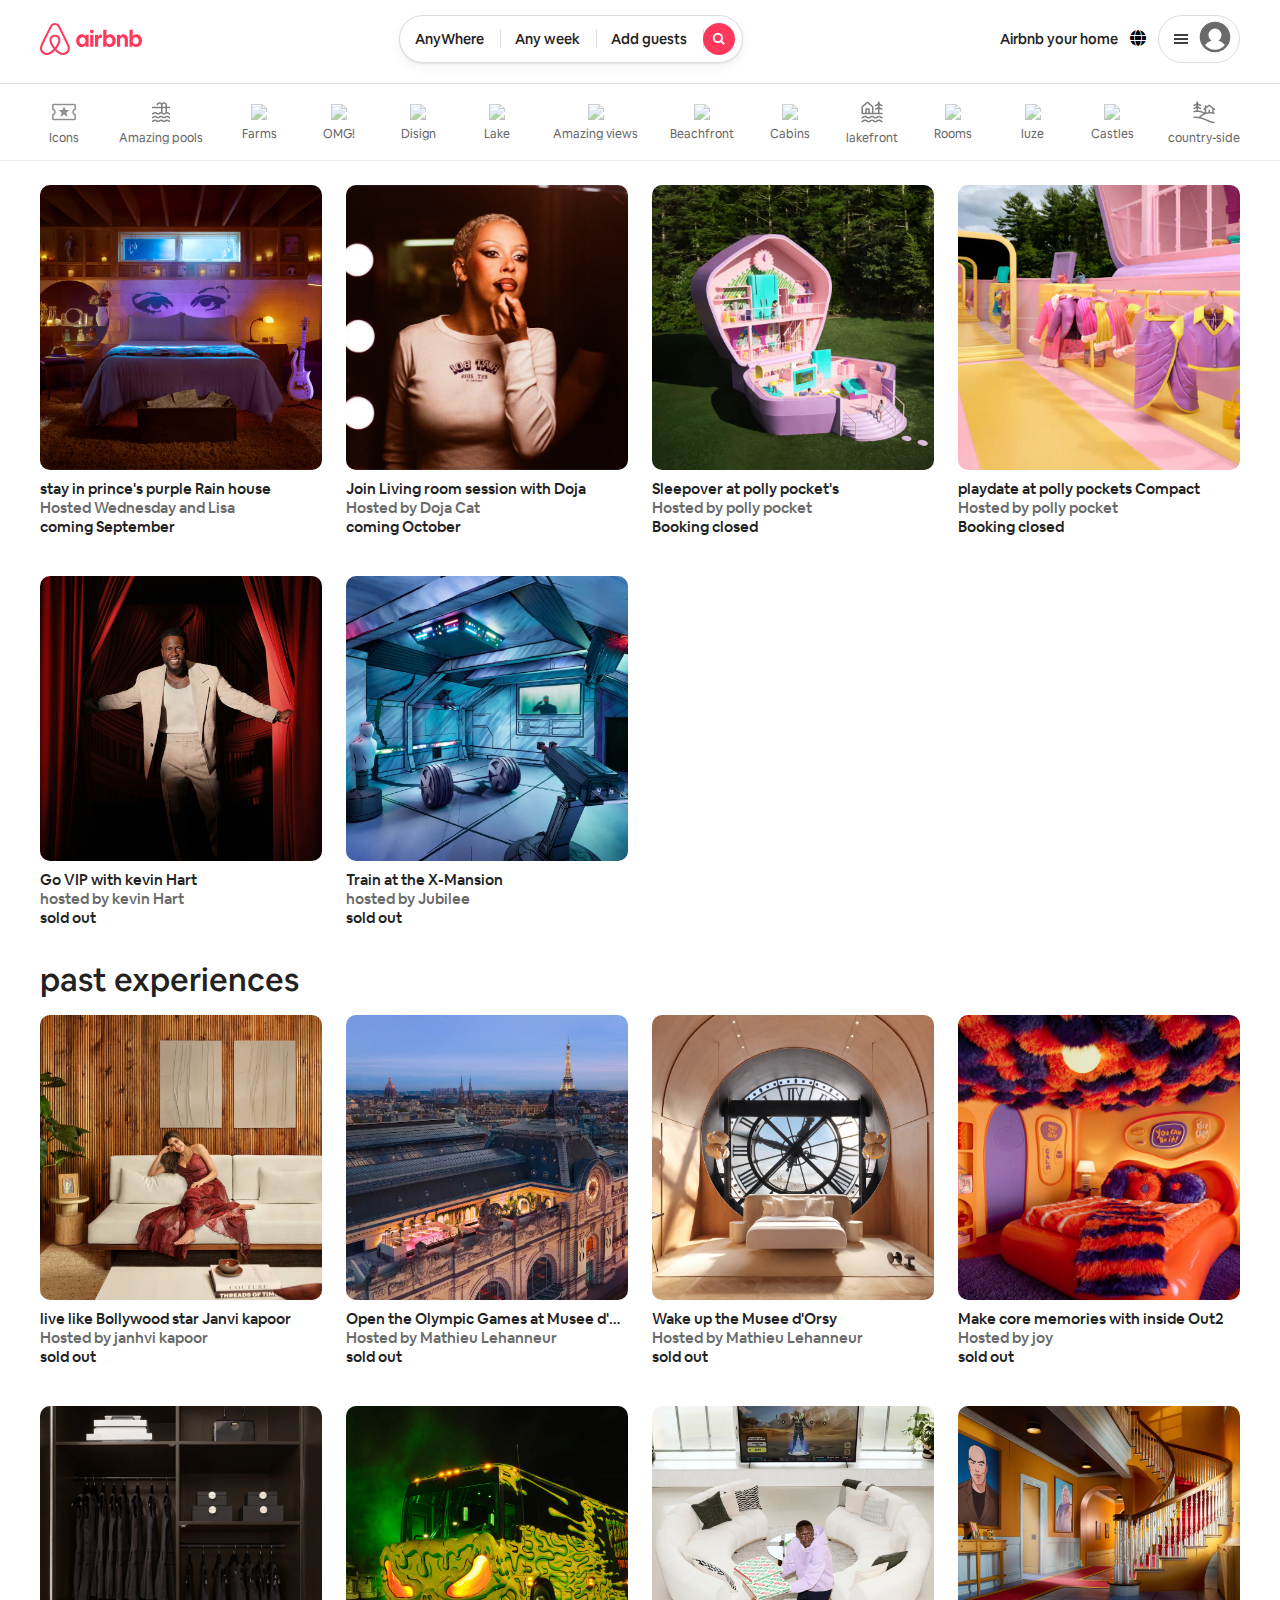
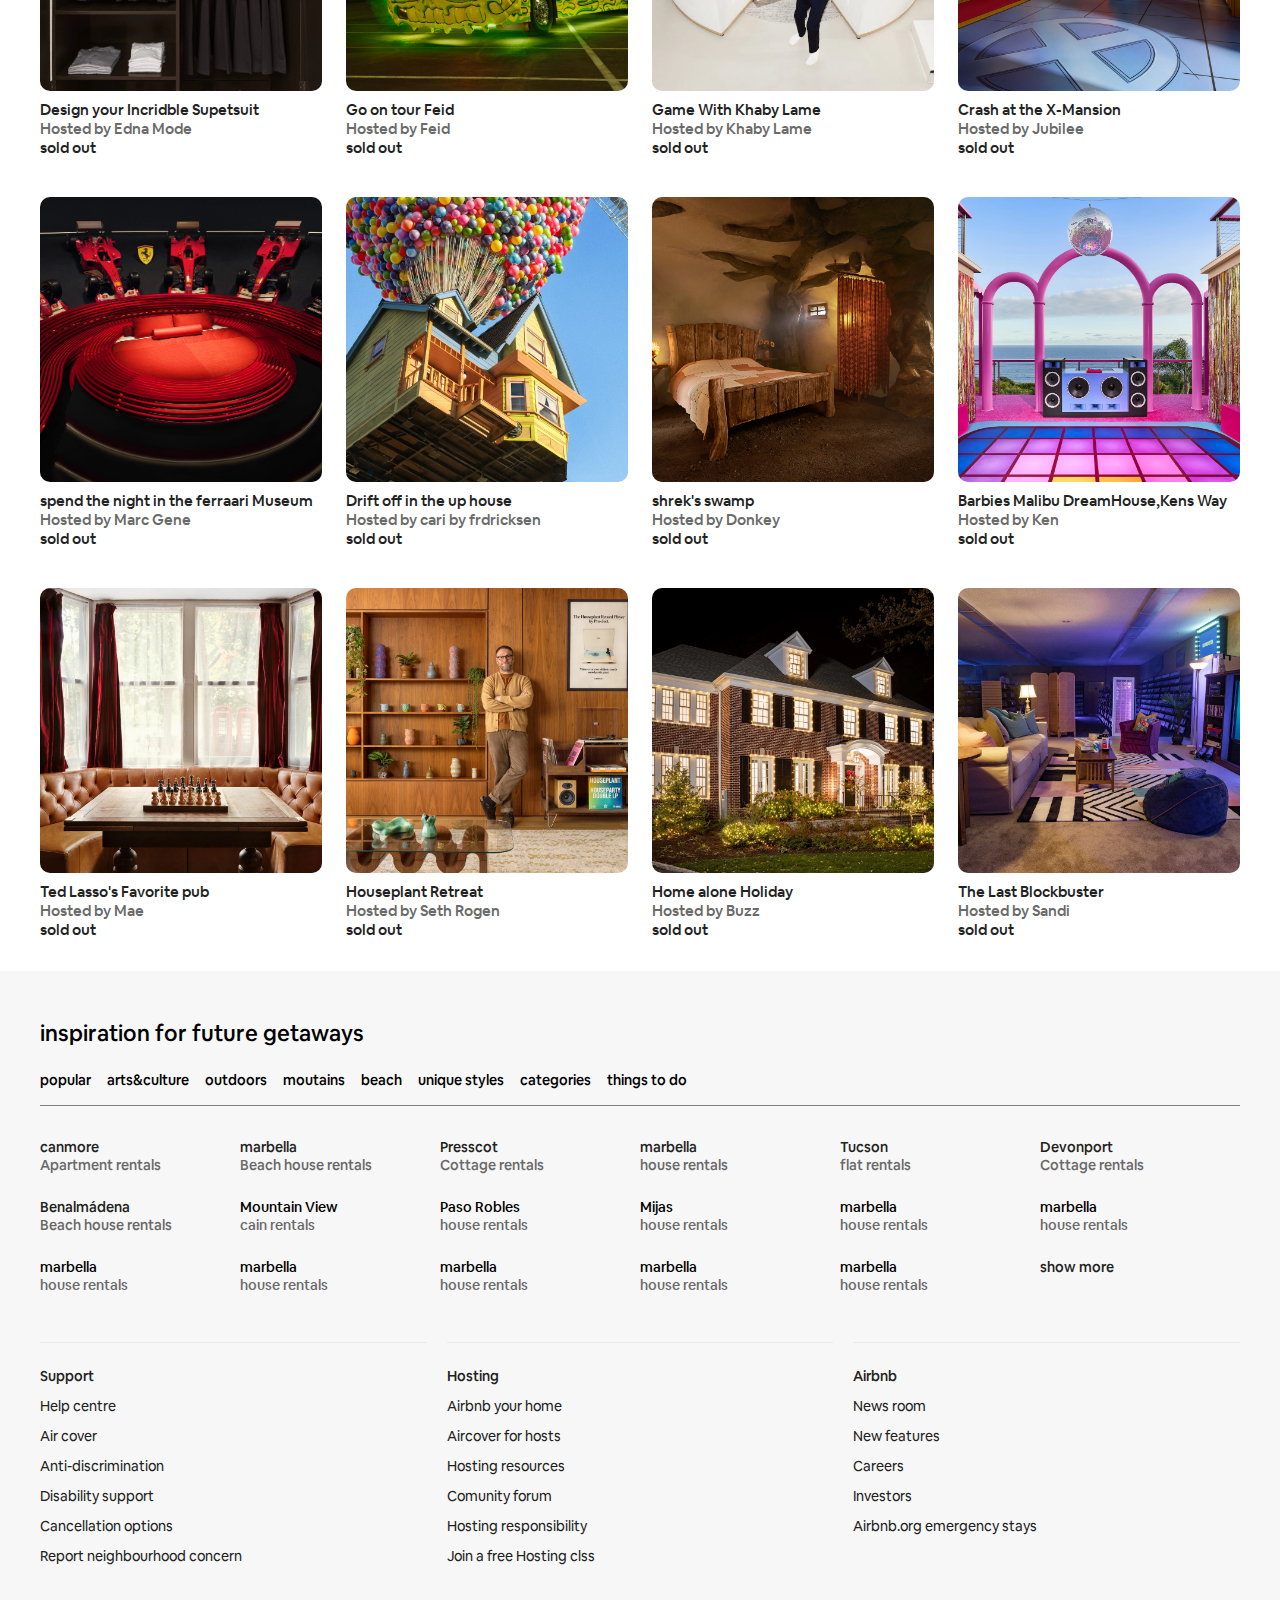
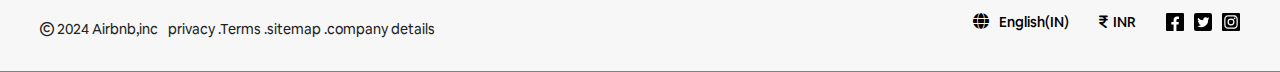
==== project2.html @ 74c97d49 "svg" ====
<!DOCTYPE html>
<html lang="en">
<head>
    <meta charset="UTF-8">
    <meta name="viewport" content="width=device-width, initial-scale=1.0">
    <title>airbnb</title>
    <link rel="stylesheet" href="style.css">
    <link rel="stylesheet" href="https://cdnjs.cloudflare.com/ajax/libs/font-awesome/6.6.0/css/all.min.css">
</head>
<body>
    
   
    <div class="container">
        <nav>
            <div class="top">
                <div>
                    <div class="airtitle"><img src="/images/ABNB (1).png" width="35px" alt="anbb"></div>
                    <div class="titleair"><svg width="102" height="32" style="display: block;"><path d="M29.3864 22.7101C29.2429 22.3073 29.0752 21.9176 28.9157 21.5565C28.6701 21.0011 28.4129 20.4446 28.1641 19.9067L28.1444 19.864C25.9255 15.0589 23.5439 10.1881 21.0659 5.38701L20.9607 5.18316C20.7079 4.69289 20.4466 4.18596 20.1784 3.68786C19.8604 3.0575 19.4745 2.4636 19.0276 1.91668C18.5245 1.31651 17.8956 0.833822 17.1853 0.502654C16.475 0.171486 15.7005 -9.83959e-05 14.9165 4.23317e-08C14.1325 9.84805e-05 13.3581 0.171877 12.6478 0.503224C11.9376 0.834571 11.3088 1.31742 10.8059 1.91771C10.3595 2.46476 9.97383 3.05853 9.65572 3.68858C9.38521 4.19115 9.12145 4.70278 8.8664 5.19757L8.76872 5.38696C6.29061 10.1884 3.90903 15.0592 1.69015 19.8639L1.65782 19.9338C1.41334 20.463 1.16057 21.0102 0.919073 21.5563C0.75949 21.9171 0.592009 22.3065 0.448355 22.7103C0.0369063 23.8104 -0.094204 24.9953 0.0668098 26.1585C0.237562 27.334 0.713008 28.4447 1.44606 29.3804C2.17911 30.3161 3.14434 31.0444 4.24614 31.4932C5.07835 31.8299 5.96818 32.002 6.86616 32C7.14824 31.9999 7.43008 31.9835 7.71027 31.9509C8.846 31.8062 9.94136 31.4366 10.9321 30.8639C12.2317 30.1338 13.5152 29.0638 14.9173 27.5348C16.3194 29.0638 17.6029 30.1338 18.9025 30.8639C19.8932 31.4367 20.9886 31.8062 22.1243 31.9509C22.4045 31.9835 22.6864 31.9999 22.9685 32C23.8664 32.002 24.7561 31.8299 25.5883 31.4932C26.6901 31.0444 27.6554 30.3161 28.3885 29.3804C29.1216 28.4447 29.5971 27.3341 29.7679 26.1585C29.9287 24.9952 29.7976 23.8103 29.3864 22.7101ZM14.9173 24.377C13.1816 22.1769 12.0678 20.1338 11.677 18.421C11.5169 17.7792 11.4791 17.1131 11.5656 16.4573C11.6339 15.9766 11.8105 15.5176 12.0821 15.1148C12.4163 14.6814 12.8458 14.3304 13.3374 14.0889C13.829 13.8475 14.3696 13.7219 14.9175 13.7219C15.4655 13.722 16.006 13.8476 16.4976 14.0892C16.9892 14.3307 17.4186 14.6817 17.7528 15.1151C18.0244 15.5181 18.201 15.9771 18.2693 16.4579C18.3556 17.114 18.3177 17.7803 18.1573 18.4223C17.7661 20.1349 16.6526 22.1774 14.9173 24.377ZM27.7406 25.8689C27.6212 26.6908 27.2887 27.4674 26.7762 28.1216C26.2636 28.7759 25.5887 29.2852 24.8183 29.599C24.0393 29.9111 23.1939 30.0217 22.3607 29.9205C21.4946 29.8089 20.6599 29.5239 19.9069 29.0824C18.7501 28.4325 17.5791 27.4348 16.2614 25.9712C18.3591 23.3846 19.669 21.0005 20.154 18.877C20.3723 17.984 20.4196 17.0579 20.2935 16.1475C20.1791 15.3632 19.8879 14.615 19.4419 13.9593C18.9194 13.2519 18.2378 12.6768 17.452 12.2805C16.6661 11.8842 15.798 11.6777 14.9175 11.6777C14.0371 11.6777 13.1689 11.8841 12.383 12.2803C11.5971 12.6765 10.9155 13.2515 10.393 13.9589C9.94707 14.6144 9.65591 15.3624 9.5414 16.1465C9.41524 17.0566 9.4623 17.9822 9.68011 18.8749C10.1648 20.9993 11.4748 23.384 13.5732 25.9714C12.2555 27.4348 11.0845 28.4325 9.92769 29.0825C9.17468 29.5239 8.34007 29.809 7.47395 29.9205C6.64065 30.0217 5.79525 29.9111 5.0162 29.599C4.24581 29.2852 3.57092 28.7759 3.05838 28.1217C2.54585 27.4674 2.21345 26.6908 2.09411 25.8689C1.97932 25.0334 2.07701 24.1825 2.37818 23.3946C2.49266 23.0728 2.62663 22.757 2.7926 22.3818C3.0274 21.851 3.27657 21.3115 3.51759 20.7898L3.54996 20.7197C5.75643 15.9419 8.12481 11.0982 10.5894 6.32294L10.6875 6.13283C10.9384 5.64601 11.1979 5.14267 11.4597 4.6563C11.7101 4.15501 12.0132 3.68171 12.3639 3.2444C12.6746 2.86903 13.0646 2.56681 13.5059 2.35934C13.9473 2.15186 14.4291 2.04426 14.9169 2.04422C15.4047 2.04418 15.8866 2.15171 16.3279 2.35911C16.7693 2.56651 17.1593 2.86867 17.4701 3.24399C17.821 3.68097 18.1242 4.15411 18.3744 4.65538C18.6338 5.13742 18.891 5.63623 19.1398 6.11858L19.2452 6.32315C21.7097 11.0979 24.078 15.9415 26.2847 20.7201L26.3046 20.7631C26.5498 21.2936 26.8033 21.8419 27.042 22.382C27.2082 22.7577 27.3424 23.0738 27.4566 23.3944C27.7576 24.1824 27.8553 25.0333 27.7406 25.8689Z" fill="#FF385C"></path><path d="M41.6847 24.1196C40.8856 24.1196 40.1505 23.9594 39.4792 23.6391C38.808 23.3188 38.2327 22.8703 37.7212 22.2937C37.2098 21.7172 36.8263 21.0445 36.5386 20.3078C36.2509 19.539 36.123 18.7062 36.123 17.8093C36.123 16.9124 36.2829 16.0475 36.5705 15.2787C36.8582 14.51 37.2737 13.8373 37.7852 13.2287C38.2966 12.6521 38.9039 12.1716 39.6071 11.8513C40.3103 11.531 41.0455 11.3708 41.8765 11.3708C42.6756 11.3708 43.3788 11.531 44.0181 11.8833C44.6574 12.2037 45.1688 12.6841 45.5843 13.2927L45.6802 11.7232H48.6209V23.7992H45.6802L45.5843 22.0375C45.1688 22.6781 44.6254 23.1906 43.9222 23.575C43.2829 23.9274 42.5158 24.1196 41.6847 24.1196ZM42.4519 21.2367C43.0272 21.2367 43.5386 21.0765 44.0181 20.7882C44.4656 20.4679 44.8172 20.0515 45.1049 19.539C45.3606 19.0265 45.4884 18.4179 45.4884 17.7452C45.4884 17.0725 45.3606 16.4639 45.1049 15.9514C44.8492 15.4389 44.4656 15.0225 44.0181 14.7022C43.5706 14.3818 43.0272 14.2537 42.4519 14.2537C41.8765 14.2537 41.3651 14.4139 40.8856 14.7022C40.4382 15.0225 40.0866 15.4389 39.7989 15.9514C39.5432 16.4639 39.4153 17.0725 39.4153 17.7452C39.4153 18.4179 39.5432 19.0265 39.7989 19.539C40.0546 20.0515 40.4382 20.4679 40.8856 20.7882C41.3651 21.0765 41.8765 21.2367 42.4519 21.2367ZM53.6392 8.4559C53.6392 8.80825 53.5753 9.12858 53.4154 9.38483C53.2556 9.64109 53.0319 9.86531 52.7442 10.0255C52.4565 10.1856 52.1369 10.2497 51.8173 10.2497C51.4976 10.2497 51.178 10.1856 50.8903 10.0255C50.6026 9.86531 50.3789 9.64109 50.2191 9.38483C50.0592 9.09654 49.9953 8.80825 49.9953 8.4559C49.9953 8.10355 50.0592 7.78323 50.2191 7.52697C50.3789 7.23868 50.6026 7.04649 50.8903 6.88633C51.178 6.72617 51.4976 6.66211 51.8173 6.66211C52.1369 6.66211 52.4565 6.72617 52.7442 6.88633C53.0319 7.04649 53.2556 7.27072 53.4154 7.52697C53.5433 7.78323 53.6392 8.07152 53.6392 8.4559ZM50.2191 23.7672V11.6911H53.4154V23.7672H50.2191V23.7672ZM61.9498 14.8623V14.8943C61.79 14.8303 61.5982 14.7982 61.4383 14.7662C61.2466 14.7342 61.0867 14.7342 60.895 14.7342C60 14.7342 59.3287 14.9904 58.8812 15.535C58.4018 16.0795 58.178 16.8483 58.178 17.8413V23.7672H54.9817V11.6911H57.9223L58.0182 13.517C58.3379 12.8763 58.7214 12.3958 59.2648 12.0435C59.7762 11.6911 60.3835 11.531 61.0867 11.531C61.3105 11.531 61.5342 11.563 61.726 11.595C61.8219 11.6271 61.8858 11.6271 61.9498 11.6591V14.8623ZM63.2283 23.7672V6.72617H66.4247V13.2287C66.8722 12.6521 67.3836 12.2036 68.0229 11.8513C68.6622 11.531 69.3654 11.3388 70.1645 11.3388C70.9635 11.3388 71.6987 11.4989 72.3699 11.8193C73.0412 12.1396 73.6165 12.588 74.128 13.1646C74.6394 13.7412 75.0229 14.4139 75.3106 15.1506C75.5983 15.9194 75.7261 16.7522 75.7261 17.6491C75.7261 18.546 75.5663 19.4109 75.2787 20.1796C74.991 20.9484 74.5755 21.6211 74.064 22.2297C73.5526 22.8063 72.9453 23.2867 72.2421 23.6071C71.5389 23.9274 70.8037 24.0875 69.9727 24.0875C69.1736 24.0875 68.4704 23.9274 67.8311 23.575C67.1918 23.2547 66.6804 22.7742 66.2649 22.1656L66.169 23.7352L63.2283 23.7672ZM69.3973 21.2367C69.9727 21.2367 70.4841 21.0765 70.9635 20.7882C71.411 20.4679 71.7626 20.0515 72.0503 19.539C72.306 19.0265 72.4339 18.4179 72.4339 17.7452C72.4339 17.0725 72.306 16.4639 72.0503 15.9514C71.7626 15.4389 71.411 15.0225 70.9635 14.7022C70.5161 14.3818 69.9727 14.2537 69.3973 14.2537C68.822 14.2537 68.3106 14.4139 67.8311 14.7022C67.3836 15.0225 67.032 15.4389 66.7443 15.9514C66.4886 16.4639 66.3608 17.0725 66.3608 17.7452C66.3608 18.4179 66.4886 19.0265 66.7443 19.539C67 20.0515 67.3836 20.4679 67.8311 20.7882C68.3106 21.0765 68.822 21.2367 69.3973 21.2367ZM76.9408 23.7672V11.6911H79.8814L79.9773 13.2607C80.3289 12.6841 80.8084 12.2357 81.4157 11.8833C82.023 11.531 82.7262 11.3708 83.5253 11.3708C84.4203 11.3708 85.1874 11.595 85.8267 12.0115C86.4979 12.4279 87.0094 13.0365 87.361 13.8053C87.7126 14.574 87.9043 15.5029 87.9043 16.56V23.7992H84.708V16.9764C84.708 16.1436 84.5162 15.4709 84.1326 14.9904C83.7491 14.51 83.2376 14.2537 82.5664 14.2537C82.0869 14.2537 81.6714 14.3498 81.2878 14.574C80.9362 14.7982 80.6486 15.0865 80.4248 15.503C80.2011 15.8873 80.1052 16.3678 80.1052 16.8483V23.7672H76.9408V23.7672ZM89.5025 23.7672V6.72617H92.6989V13.2287C93.1464 12.6521 93.6578 12.2036 94.2971 11.8513C94.9364 11.531 95.6396 11.3388 96.4387 11.3388C97.2378 11.3388 97.9729 11.4989 98.6442 11.8193C99.3154 12.1396 99.8907 12.588 100.402 13.1646C100.914 13.7412 101.297 14.4139 101.585 15.1506C101.873 15.9194 102 16.7522 102 17.6491C102 18.546 101.841 19.4109 101.553 20.1796C101.265 20.9484 100.85 21.6211 100.338 22.2297C99.8268 22.8063 99.2195 23.2867 98.5163 23.6071C97.8131 23.9274 97.0779 24.0875 96.2469 24.0875C95.4478 24.0875 94.7446 23.9274 94.1053 23.575C93.466 23.2547 92.9546 22.7742 92.5391 22.1656L92.4432 23.7352L89.5025 23.7672ZM95.7035 21.2367C96.2788 21.2367 96.7903 21.0765 97.2697 20.7882C97.7172 20.4679 98.0688 20.0515 98.3565 19.539C98.6122 19.0265 98.7401 18.4179 98.7401 17.7452C98.7401 17.0725 98.6122 16.4639 98.3565 15.9514C98.1008 15.4389 97.7172 15.0225 97.2697 14.7022C96.8222 14.3818 96.2788 14.2537 95.7035 14.2537C95.1281 14.2537 94.6167 14.4139 94.1373 14.7022C93.6898 15.0225 93.3382 15.4389 93.0505 15.9514C92.7628 16.4639 92.6669 17.0725 92.6669 17.7452C92.6669 18.4179 92.7948 19.0265 93.0505 19.539C93.3062 20.0515 93.6898 20.4679 94.1373 20.7882C94.6167 21.0765 95.0962 21.2367 95.7035 21.2367Z" fill="#FF385C"></path></svg></div>
                </div>
                <div class="topone">
                    <div class="c"><span>AnyWhere</span></div>
                    <div class="c"><span>Any week</span></div>
                    <div class="c"><span>Add guests</span></div>
                    <div class="search"><svg xmlns="http://www.w3.org/2000/svg" viewBox="0 0 32 32" style="display:block;fill:none;height:12px;width:12px;stroke:currentColor;stroke-width:5.333333333333333;overflow:visible" aria-hidden="true" role="presentation" focusable="false"><path fill="none" d="M13 24a11 11 0 1 0 0-22 11 11 0 0 0 0 22zm8-3 9 9"></path></svg></div>
                    <!-- <div class="search"><i class="fa-solid fa-magnifying-glass"></i></div> -->
                </div>
                <div class="yjkkui">
                    <div class="toptwo">
                        <span>Airbnb your home</span>
                        <div class="globe"><i class="fa-solid fa-globe"></i></div>
                    </div>
                    <div class="topthree">
                        <div class="ytjk"><svg xmlns="http://www.w3.org/2000/svg" viewBox="0 0 32 32" aria-hidden="true" role="presentation" focusable="false" style="display: block; fill: none; height: 16px; width: 16px; stroke: currentcolor; stroke-width: 3; overflow: visible;"><g fill="none"><path d="M2 16h28M2 24h28M2 8h28"></path></g></svg></div>
                        <span><img src="/images/svgexport-7 (1).svg"></span>
                    </div>
                </div>
            </div>
        </nav>
           
        <div class="divone">
           
            <div class="one">
              <svg xmlns="http://www.w3.org/2000/svg" viewBox="0 0 32 32" style="display:block;height:20px;width:20px;fill:currentColor" aria-hidden="true" role="presentation" focusable="false"><path d="M13 0a13 13 0 0 1 10.5 20.67l7.91 7.92-2.82 2.82-7.92-7.91A12.94 12.94 0 0 1 13 26a13 13 0 1 1 0-26zm0 4a9 9 0 1 0 0 18 9 9 0 0 0 0-18z"></path></svg>
            </div>
            <div class="two">
                <div>
                    <h1>Where to?</h1> 
                </div> 
                <div class="three">
                    <span>Anywhere</span>
                    <span>.Any week</span>
                    <span>.Add guests</span>  
                </div>
            </div>
            
        </div>
        <div class="icons">
            <div class="icondivv">
                <div>
                    <img src="/project2/assset/images/img/stickers/icon.webp" class="icon">
                </div>
                <div class="icndv">
                    <span>Icons</span>
                </div>
            </div>
            <div class="icondivv">
                <div>
                    <img src="/project2/assset/images/img/stickers/amazing pools.jpg" class="icon">
                </div>
                <div class="icndv">
                    <span>Amazing pools</span>
                </div>
            </div>
            <div class="icondivv">
                <div>
                    <img src="https://a0.muscache.com/pictures/aaa02c2d-9f0d-4c41-878a-68c12ec6c6bd.jpg" class="icon">
                </div>
                <div class="icndv">
                    <span>Farms</span>
                </div>
            </div>
            <div class="icondivv">
                <div>
                    <img src="https://a0.muscache.com/pictures/c5a4f6fc-c92c-4ae8-87dd-57f1ff1b89a6.jpg" class="icon">
                </div>
                <div class="icndv">
                    <span>OMG!</span>
                </div>
            </div>
            <div class="icondivv">
                <div>
                    <img src="https://a0.muscache.com/pictures/50861fca-582c-4bcc-89d3-857fb7ca6528.jpg" class="icon">
                </div>
                <div class="icndv">
                    <span>Disign</span>
                </div>
            </div>
            <div class="icondivv">
                <div>
                    <img src="https://a0.muscache.com/pictures/a4634ca6-1407-4864-ab97-6e141967d782.jpg" class="icon">
                </div>
                <div class="icndv">
                    <span>Lake</span>
                </div>
            </div>
            <div class="icondivv">
                <div>
                    <img src="https://a0.muscache.com/pictures/3b1eb541-46d9-4bef-abc4-c37d77e3c21b.jpg" class="icon">
                </div>
                <div class="icndv">
                    <span>Amazing views</span>
                </div>
            </div>
            <div class="icondivv">
                <div>
                    <img src="https://a0.muscache.com/pictures/bcd1adc0-5cee-4d7a-85ec-f6730b0f8d0c.jpg" class="icon">
                </div>
                <div class="icndv">
                    <span>Beachfront</span>
                </div>
            </div>
            <div class="icondivv">
                <div>
                    <img src="https://a0.muscache.com/pictures/732edad8-3ae0-49a8-a451-29a8010dcc0c.jpg" class="icon">
                </div>
                <div class="icndv">
                    <span>Cabins</span>
                </div>
            </div>
            <div class="icondivv">
                <div>
                    <img src="/project2/assset/images/img/stickers/lake front.jpg" class="icon">
                </div>
                <div class="icndv">
                    <span>lakefront</span>
                </div>
            </div>
            <div class="icondivv">
                <div>
                    <img src="https://a0.muscache.com/pictures/7630c83f-96a8-4232-9a10-0398661e2e6f.jpg" class="icon">
                </div>
                <div class="icndv">
                    <span>Rooms</span>
                </div>
            </div>
            <div class="icondivv">
                <div>
                    <img src="https://a0.muscache.com/pictures/c8e2ed05-c666-47b6-99fc-4cb6edcde6b4.jpg" class="icon">
                </div>
                <div class="icndv">
                    <span>luze</span>
                </div>
            </div>
            <div class="icondivv">
                <div>
                    <img src="https://a0.muscache.com/pictures/1b6a8b70-a3b6-48b5-88e1-2243d9172c06.jpg" class="icon">
                </div>
                <div class="icndv">
                    <span>Castles</span>
                </div>
            </div>
            <div class="icondivv">
                <div>
                    <img src="/project2/assset/images/img/stickers/contryside.jpg" class="icon">
                </div>
                <div class="icndv">
                    <span>country-side</span>
                </div>
            </div>
          
           
        </div>
    </div>
    
    <div class="gridone">
        <!-- <div class="container2"> -->
            <div class="subdiv">
                <div>
                    <img src="/project2/assset/images/img/rain house.webp"  class="img">
                </div>
                <div class="rain">
                    <span>stay in prince's purple Rain house</span>
                    <span id="sp2">Hosted Wednesday and Lisa</span>
                    <span>coming September</span>
                </div>
            </div>
            <div class="subdiv">
                <div>
                    <img src="/project2/assset/images/img/doja.webp" class="img">
                </div>
                <div class="rain">
                    <span>Join Living room session with Doja</span>
                    <span id="sp2">Hosted by Doja Cat</span>
                    <span>coming October</span>
                </div>
            </div>
           
        <!-- </div> -->
        <!-- <div class="container3"> -->
            <div class="subdiv">
                <div>
                    <img src="/project2/assset/images/img/sleepover/main.webp" width="100%" class="img">
                    <!-- <img src="/project2/assset/images/img/sleepover/2.webp" width="100%" class="img">
                    <img src="/project2/assset/images/img/sleepover/3.webp" width="100%" class="img">
                    <img src="/project2/assset/images/img/sleepover/4f.webp" width="100%" class="img">
                    <img src="/project2/assset/images/img/sleepover/5.webp" width="100%" class="img"> -->
                </div>
                <div class="rain">
                    <span>Sleepover at polly pocket's</span>
                    <span id="sp2">Hosted by polly pocket</span>
                    <span>Booking closed</span>
    
                </div>
            </div>
            
            <div class="subdiv">
                <div>
                    <img src="/project2/assset/images/img/sleepover/22.webp" width="100%" class="img">
                    <!-- <img src="/project2/assset/images/img/sleepover/38.webp" width="100%" class="img">
                    <img src="/project2/assset/images/img/sleepover/36.webp" width="100%" class="img">
                    <img src="/project2/assset/images/img/sleepover/23.webp" width="100%" class="img">
                    <img src="/project2/assset/images/img/sleepover/41.webp" width="100%" class="img"> -->
                </div>
                    <div class="kevin">
                      <span>playdate at polly pockets Compact</span>
                      <span id="sp2">Hosted by polly pocket </span>
                      <span>Booking closed</span>
                    </div>
            </div>
            
        <!-- </div> -->
        <div class="subdiv">
            <div>
                <img src="/project2/assset/images/img/Kevin hart/1077cfcd-29d5-42b7-adab-19e0b620e492.webp" width="100%" class="img">
                <!-- <img src="/project2/assset/images/img/Kevin hart/d831cd64-053e-44b1-8c19-cf66d91eb5e2.jpeg" width="100%" class="img">
                <img src="/project2/assset/images/img/Kevin hart/cc8db640-21c8-41a9-8af1-7ede1eb456ee.webp" width="100%" class="img"> -->
            </div>
            <div class="kevin">
               <span>Go VIP with kevin Hart</span>
               <span id="sp2">hosted by kevin Hart </span>
               <span>sold out</span>
            </div>
        </div>
        <div class="subdiv">
            <div>
                <img src="/project2/assset/images/img/X-mansion/0dc93cbc-8753-426d-b48d-6ae45bb1e3fd.jpeg" width="100%" class="img"> 
                <!-- <img src="/project2/assset/images/img/X-mansion/e0d8bd33-d1a0-424a-a769-d76808fbc64a.webp" width="100%" class="img">
                <img src="/project2/assset/images/img/X-mansion/f4cbe542-3ce0-4c6f-a8f1-d2120c1b2420.webp" width="100%" class="img">
                -->
            </div>
            <div class="kevin">
                <span>Train at the X-Mansion</span>
                <span id="sp2">hosted by Jubilee </span>
                <span>sold out</span>
            </div>
        </div>  
    </div>
        
      <!-- </div> -->
   
    <!-- <section> -->
        <div class="experiences">
            <div>
                <h5>past experiences</h5>
            </div>
            <div class="experiences1">
                <div class="subdiv">
                    <div>
                        <img src="/project2/assset/images/img/janhvi kapoor/bc989f2d-eca8-4bcf-a9b0-b70b8e685a64.webp" width="100%" class="img">
        
                       
                        
                    </div>
                    <div class="rain">
                        <span>live like Bollywood star Janvi kapoor</span>
                        <span id="sp2">Hosted by janhvi kapoor</span>
                        <span>sold out</span>
                    </div>
                </div>
                <div class="subdiv">
                    <div>
                        <img src="/project2/assset/images/img/Olympic Games/1.webp" width="100%" class="img">
        
                            
                    </div>
                    <div class="rain">
                        <span>Open the Olympic Games at Musee d'Ors...</span>
                        <span id="sp2">Hosted by Mathieu Lehanneur</span>
                        <span>sold out</span>
                    </div>
                </div>
                <div class="subdiv">
                    <div>
                        <img src="/project2/assset/images/img/wake up/bd73f0f8-9057-4bbc-ad70-1db13eb5c03f.webp" width="100%" class="img">
        
                       
                        
                    </div>
                    <div class="rain">
                        <span>Wake up the Musee d'Orsy</span>
                        <span id="sp2">Hosted by Mathieu Lehanneur</span>
                        <span>sold out</span>
                    </div>
                </div>
                <div class="subdiv">
                    <div>
                        <img src="/project2/assset/images/img/inside out/0caa1462-bd5f-4cfa-8f9d-7012f7eb7d02.webp" width="100%" class="img">
                    </div>
                    <div class="rain">
                        <span>Make core memories with inside Out2 </span>
                        <span id="sp2">Hosted by  joy</span>
                        <span>sold out</span>
                    </div>
                </div>
                <div class="subdiv">
                    <div>
                        <img src="/project2/assset/images/img/incredible supersuit/1.jpeg" width="100%" class="img">
        
                        
        
                        
                    </div>
                    <div class="rain">
                        <span>Design your Incridble Supetsuit</span>
                        <span id="sp2">Hosted by Edna Mode</span>
                        <span>sold out</span>
                    </div>
                </div>
                <div class="subdiv">
                    <div>
                        <img src="/project2/assset/images/img/with feid/108249b2-6e2b-4dfd-abc4-f0d0da659959.webp" width="100%" class="img">
        
                       
                        
                    </div>
                    <div class="rain">
                        <span>Go on tour Feid </span>
                        <span id="sp2">Hosted by Feid</span>
                        <span>sold out</span>
                    </div>
                </div>
                <div class="subdiv">
                    <div>
                        <img src="/project2/assset/images/img/khaby Lame/6bcaf9e7-9496-4d98-90f1-d77c4f9cf0be.webp" width="100%" class="img">
        
                        
                        
                    </div>
                    <div class="rain">
                        <span>Game With Khaby Lame</span>
                        <span id="sp2">Hosted by  Khaby Lame</span>
                        <span>sold out</span>
                    </div>
                </div>
                <div class="subdiv">
                    <div>
                        <img src="/project2/assset/images/img/X-mansion/e0d8bd33-d1a0-424a-a769-d76808fbc64a.webp" width="100%" class="img">
        
                        
                        
                    </div>
                    <div class="rain">
                        <span>Crash at the X-Mansion</span>
                        <span id="sp2">Hosted by Jubilee</span>
                        <span>sold out</span>
                    </div>
                </div>
                <div class="subdiv">
                    <div>
                        <img src="/project2/assset/images/img/Ferrari Museum/1b9af44a-7179-4e2a-9db6-3c6c09b0609d.jpeg" width="100%" class="img">
        
                        
                        
                    </div>
                    <div class="rain">
                        <span>spend the night in the ferraari Museum</span>
                        <span id="sp2">Hosted by Marc Gene</span>
                        <span>sold out</span>
                    </div>
                </div>
                <div class="subdiv">
                    <div>
                        <img src="/project2/assset/images/img/up house/55a2777a-fc80-4d7b-af05-a9f737ff8661.webp" width="100%" class="img">
        
                       
                        
                    </div>
                    <div class="rain">
                        <span>Drift off in the up house</span>
                        <span id="sp2">Hosted by cari by frdricksen</span>
                        <span>sold out</span>
                    </div>
                </div>
                <div class="subdiv">
                    <div>
                        <img src="/project2/assset/images/img/swamps/b2703230-f8e3-4904-98c2-f3c3e1491d9a.jpeg" width="100%" class="img">
        
                       
                        
                    </div>
                    <div class="rain">
                        <span>shrek's swamp</span>
                        <span id="sp2">Hosted by Donkey</span>
                        <span>sold out</span>
                    </div>
                </div>
                <div class="subdiv">
                    <div>
                        <img src="/project2/assset/images/img/Barbies/180686c5-db83-4b9d-933e-f6b6194b4dff.jpeg" width="100%" class="img">
        
                        
                        
                    </div>
                    <div class="rain">
                        <span>Barbies Malibu DreamHouse,Kens Way </span>
                        <span id="sp2">Hosted by Ken</span>
                        <span>sold out</span>
                    </div>
                </div>
                <div class="subdiv">
                    <div>
                        <img src="/project2/assset/images/img/pub/447ef4b8-fcdc-4271-849d-c6e661c89e6c.jpeg" width="100%" class="img">
        
                       
                        
                    </div>
                    <div class="rain">
                        <span>Ted Lasso's  Favorite pub</span>
                        <span id="sp2">Hosted by  Mae</span>
                        <span>sold out</span>
                    </div>
                </div>
                <div class="subdiv">
                    <div>
                        <img src="/project2/assset/images/img/retreat/mainjpeg" width="100%" class="img">
        
                    
                        
                    </div>
                    <div class="rain">
                        <span>Houseplant Retreat</span>
                        <span id="sp2">Hosted by Seth Rogen</span>
                        <span>sold out</span>
                    </div>
                </div>
                <div class="subdiv">
                    <div>
                        <img src="/project2/assset/images/img/alone home/db2a9062-66ed-4392-8545-6d9c2e03713f.jpeg" width="100%" class="img">
        
                       
                        
                    </div>
                    <div class="rain">
                        <span>Home alone Holiday</span>
                        <span id="sp2">Hosted by Buzz</span>
                        <span>sold out</span>
                    </div>
                </div>
                <div class="subdiv">
                    <div>
                        <img src="/project2/assset/images/img/Blockbuster/c27c3eaf-d825-4628-9d8f-fdbf79910525.webp" width="100%" class="img">
        
                    
                        
                    </div>
                    <div class="rain">
                        <span>The Last Blockbuster</span>
                        <span id="sp2">Hosted by Sandi</span>
                        <span>sold out</span>
                    </div>
                </div>
            </div>
        </div>
    <!-- </section> -->
    <section id="navbar">
        <div class="navdiv">
            <div>
                <div>
                    <h6>inspiration for future getaways</h6>
                </div>
               
                <div class="categories">
                    <p>popular</p>
                    <p> arts&culture</p>
                    <p> outdoors</p>
                    <p>moutains</p>
                    <p> beach</p>
                    <p>unique styles</p>
                    <p>categories</p>
                    <p>things to do</p>
                </div>
            </div>
            <div>
                <ul class="last0">
                    <li class="last1">
                        <span>canmore</span>
                        <span id="sp2">Apartment rentals</span>
                    </li>
                    <li class="last1">
                        <span>marbella</span>
                        <span id="sp2"> Beach house rentals</span>
                    </li>
                    <li class="last1">
                        <span>Presscot</span>
                        <span id="sp2">Cottage rentals</span>
                    </li>
                    <li class="last1">
                        <span>marbella</span>
                       <span id="sp2">house rentals</span>
                    </li>
                    <li class="last1">
                        <span>Tucson</span>
                        <span id="sp2">flat rentals</span>
                    </li>
                    <li class="last1">
                        <span>Devonport</span>
                        <span id="sp2">Cottage rentals </span>
                    </li>
                    <li class="last1">
                        <span>Benalmádena</span>
                        <span id="sp2">Beach house rentals </span>
                    </li>
                    <li class="lastt2">
                        <span>Mountain View</span>
                        <span id="sp2">cain rentals</span>
                    </li>
                    <li class="lastt2">
                        <span>Paso Robles</span>
                        <span id="sp2">house rentals</span>
                    </li>
                    <li class="lastt2">
                        <span>Mijas</span>
                        <span id="sp2">house rentals</span>
                    </li>
                    <li class="lastt2">
                        <span>marbella</span>
                        <span id="sp2">house rentals</span>
                    </li>
                    <li class="lastt3">
                        <span>marbella</span>
                        <span id="sp2">house rentals</span>
                    </li>
                    <li class="lastt3">
                        <span>marbella</span>
                        <span id="sp2">house rentals</span>
                    </li>
                    <li class="lastt3">
                        <span>marbella</span>
                        <span id="sp2">house rentals</span>
                    </li>
                    <li class="lastt3">
                        <span>marbella</span>
                        <span id="sp2">house rentals</span>
                    </li>
                    <li class="lastt3">
                        <span>marbella</span>
                        <span id="sp2">house rentals</span>
                    </li>
                    <li class="lastt3">
                        <span>marbella</span>
                        <span id="sp2">house rentals</span>
                    </li>
                    <li class="last1">
                        <span>show more</span>
                    </li>

                    
                </ul>
            </div>
           
        </div>
    </section>
    <footer>
        <div class="end0">
            <div class="supp">
                <div class="end">
                
                    <span>Support</span>
                    <a href="">Help centre</a>
                    <a href="">Air cover</a>
                    <a href="">Anti-discrimination</a>
                    <a href="">Disability support</a>
                    <a href="">Cancellation options</a>
                    <a href="">Report neighbourhood concern</a>
                </div>
                <div class="end">
                    <span>Hosting</span>
                    <a href="">Airbnb your home</a>
                    <a href="">Aircover for hosts</a>
                    <a href="">Hosting resources</a>
                    <a href="">Comunity forum</a>
                    <a href="">Hosting responsibility</a>
                    <a href="">Join  a free Hosting clss</a>
    
                </div>
                <div class="end">
                    <span>Airbnb</span>
                    <a href="">News room</a>
                    <a href="">New features</a>
                    <a href="">Careers</a>
                    <a href=""> Investors</a>
                    <a href="">Airbnb.org emergency stays </a>
                   
                </div>
            </div>
            <div class="air">
                <div class="end2">
                    <div class="eng">
                        <div>
                            <i class="fa-solid fa-globe"></i>
                        </div>
                        <div>
                            <span>English(IN)</span>
                        </div>
                    </div>
                    <div class="inr">
                        <div>
                         <span><i class="fa-solid fa-indian-rupee-sign"></i> </span>
                            
                        </div>
                        <div>
                          <span>INR</span>
                        </div>
                        
                    </div>
                    <div class="face">
                        <div><svg xmlns="http://www.w3.org/2000/svg" viewBox="0 0 32 32" aria-label="Navigate to Facebook" role="img" focusable="false" style="display: block; height: 18px; width: 18px; fill: currentcolor;"><path d="M30 0a2 2 0 0 1 2 2v28a2 2 0 0 1-2 2H2a2 2 0 0 1-2-2V2a2 2 0 0 1 2-2z"></path><path fill="#fff" d="M22.94 16H18.5v-3c0-1.27.62-2.5 2.6-2.5h2.02V6.56s-1.83-.31-3.58-.31c-3.65 0-6.04 2.21-6.04 6.22V16H9.44v4.62h4.06V32h5V20.62h3.73z"></path></svg></div>
                        <div><svg xmlns="http://www.w3.org/2000/svg" viewBox="0 0 32 32" aria-label="Navigate to Twitter" role="img" focusable="false" style="display: block; height: 18px; width: 18px; fill: currentcolor;"><path d="M32 4v24a4 4 0 0 1-4 4H4a4 4 0 0 1-4-4V4a4 4 0 0 1 4-4h24a4 4 0 0 1 4 4z"></path><path fill="#fff" d="M18.66 7.99a4.5 4.5 0 0 0-2.28 4.88A12.31 12.31 0 0 1 7.3 8.25a4.25 4.25 0 0 0 1.38 5.88c-.69 0-1.38-.13-2-.44a4.54 4.54 0 0 0 3.5 4.31 4.3 4.3 0 0 1-2 .06 4.64 4.64 0 0 0 4.19 3.13A8.33 8.33 0 0 1 5.8 23a12.44 12.44 0 0 0 19.32-11.19A7.72 7.72 0 0 0 27.3 9.5a8.3 8.3 0 0 1-2.5.75 4.7 4.7 0 0 0 2-2.5c-.87.5-1.81.87-2.81 1.06a4.5 4.5 0 0 0-5.34-.83z"></path></svg></div>
                        <div><svg xmlns="http://www.w3.org/2000/svg" viewBox="0 0 32 32" aria-label="Navigate to Instagram" role="img" focusable="false" style="display: block; height: 18px; width: 18px; fill: currentcolor;"><path d="M30 0H2a2 2 0 0 0-2 2v28c0 1.1.9 2 2 2h28a2 2 0 0 0 2-2V2a2 2 0 0 0-2-2z"></path><path fill="#fff" d="M15.71 4h1.25c2.4 0 2.85.02 3.99.07 1.28.06 2.15.26 2.91.56.79.3 1.46.72 2.13 1.38.6.6 1.08 1.33 1.38 2.13l.02.06c.28.74.48 1.58.54 2.8l.01.4c.05 1.02.06 1.63.06 4.4v.92c0 2.6-.02 3.05-.07 4.23a8.78 8.78 0 0 1-.56 2.91c-.3.8-.77 1.53-1.38 2.13a5.88 5.88 0 0 1-2.13 1.38l-.06.02c-.74.28-1.59.48-2.8.53l-.4.02c-1.02.05-1.63.06-4.4.06h-.92a73.1 73.1 0 0 1-4.23-.07 8.78 8.78 0 0 1-2.91-.56c-.8-.3-1.53-.77-2.13-1.38a5.88 5.88 0 0 1-1.38-2.13l-.02-.06a8.84 8.84 0 0 1-.54-2.8l-.01-.37A84.75 84.75 0 0 1 4 16.29v-1c0-2.62.02-3.06.07-4.24.06-1.26.26-2.13.55-2.88l.01-.03c.3-.8.77-1.53 1.38-2.13a5.88 5.88 0 0 1 2.13-1.38l.06-.02a8.84 8.84 0 0 1 2.8-.54l.37-.01C12.39 4 12.99 4 15.71 4zm.91 2.16h-1.24c-2.3 0-2.91.01-3.81.05l-.42.02c-1.17.05-1.8.25-2.23.41-.56.22-.96.48-1.38.9-.4.41-.67.8-.88 1.35l-.03.06a6.7 6.7 0 0 0-.4 2.2l-.02.45c-.04.9-.05 1.53-.05 3.94v1.08c0 2.64.02 3.05.07 4.23v.07c.06 1.13.25 1.74.42 2.16.21.56.47.96.9 1.38.4.4.8.67 1.34.88l.06.03a6.7 6.7 0 0 0 2.2.4l.45.02c.9.04 1.53.05 3.94.05h1.08c2.64 0 3.05-.02 4.23-.07h.07a6.51 6.51 0 0 0 2.16-.42c.52-.19.99-.5 1.38-.9.4-.4.67-.8.88-1.34l.03-.06a6.7 6.7 0 0 0 .4-2.2l.02-.45c.04-.9.05-1.53.05-3.94v-1.09c0-2.63-.02-3.04-.07-4.22v-.07a6.51 6.51 0 0 0-.42-2.16c-.19-.52-.5-.99-.9-1.38a3.7 3.7 0 0 0-1.34-.88l-.06-.03a6.63 6.63 0 0 0-2.16-.4l-.46-.02c-.9-.04-1.5-.05-3.8-.05zM16 9.84a6.16 6.16 0 1 1 0 12.32 6.16 6.16 0 0 1 0-12.32zM16 12a4 4 0 1 0 0 8 4 4 0 0 0 0-8zm6.4-3.85a1.44 1.44 0 1 1 0 2.88 1.44 1.44 0 0 1 0-2.88z"></path></svg></i></div>
                    </div>
                </div>
                <div class="prvcy">
                    <div id="hkk">
                       <span><i class="fa-regular fa-copyright"></i> 2024 Airbnb,inc</span> 
                    </div>
                    <div>
                        <span>privacy .Terms .sitemap .company details</span>
                    </div>
                </div>
            </div>
           
           
        </div>
    </footer>
</body>
</html>
---- style.css ----
body{
    margin: 0;
    padding: 0;

}
.titleair{
    display: none;
}
@font-face {
    font-family: "tt";
    src: url(/images/Airbnb_Cereal-Medium-50fc004b3082375f12ff0cfb67bf8e56.woff2);
}
@font-face {
    font-family: "yy";
    src: url(/images/AirbnbCerealVF_W_Wght.2d9d32865ef1262644c455b3ead871e9.woff2);
}
h1{
    font-size: 1em;
    font-weight: 500;
    margin: 10px 0px 0px 0px;
    color: #222222;
    font-size: 0.875rem;
    font-family: "yy";

}
.one{
    padding-left: 10px;
}
/* .container{
    margin: 14px 24px 0px;
} */
/* stickyyyyy  */
.container{
   
    position: sticky;
    top: 0;
    background-color: #fff; 
   
    
   
}
.divone{
    display: flex;
    align-items: center;
    justify-content: flex-start;
    gap: 19px;
    margin: 14px 24px 0px;
    padding: 0px 4px;
    border-radius: 40px; 
    box-shadow: 0px 8px 16px #EBEBEB;
}
.two{
    display: flex;
    flex-direction: column;
}
.three{
    display: flex;
    flex-direction: row;
    gap: 10px;
    margin-bottom: 10px;
}
.three span{
    text-overflow: ellipsis;
    white-space: nowrap;
    min-width: 50px;
    font-family: "yy";
    
    font-size: 0.75rem;
    color: #6A6A6A;
    letter-spacing: normal;
}
.icon{
    width: 24px;
}
.icndv span{
    font-family: "yy";
    font-size: 0.75rem;
    color: #6A6A6A;
}
.icondivv img{
    color:#6A6A6A ;
}
.icons{

    grid-template-columns: 100%;
    display: grid;
    grid-auto-columns: max-content ;
    grid-auto-flow: column;
    padding: 0px 24px;
    grid-template-columns: repeat(13,1fr);
    justify-content: flex-start;
    column-gap: 32px;
    overflow-x: scroll;
    border-bottom: 1px solid #EBEBEB;
}
.icons::-webkit-scrollbar{
    display:none;
}
.icondivv{
    display: flex;
    flex-direction: column;
    justify-content: center;
    align-items: center;
    margin: 12px 0px 10px;
    padding: 4px 0px;
}
.icndv{
    min-width: max-content;
}

.img{
    border-radius: 10px;
    height: 285px;
    width: 100%;
    object-fit: cover;
}
.subdiv{
    display: flex;
    flex-direction: column;
    justify-content: flex-start;
    gap: 5px;
}
/* div4 444444444444 */
.div4{
    width: 100%;
    aspect-ratio: 20/19;
    /* overflow-x: scroll; */
}
.rain{
    display: grid;
    grid-template-rows: repeat(3,1fr);
    /* display: flex;
    flex-direction: column;
    justify-content: center; */
    line-height: 1.1875rem;
}
.kevin{
    display: grid;
    grid-template-rows: repeat(3,1fr);
    /* display: flex;
    flex-direction: column;
    justify-content: center; */
    line-height: 1.1875rem;
}
.rain span{
    color: #222222;
    font-size: 0.9375rem;
    font-family: "tt";
}
.kevin span{
    color: #222222;
    font-size: 0.9375rem;
    font-family: "tt";
}
#sp2{
    color: #6A6A6A;
}


/* .container3{
   

    width: 100%;
} */

/* footer */
.categories{
    width: 100%;
    box-sizing: border-box;
    display: flex;
    justify-content: space-between;
    overflow-x: scroll;
    border-bottom: 1px solid gray;
} 
.categories::-webkit-scrollbar{
    display: none;
}
p{
    white-space: nowrap;
}
.last0{
    display: grid;
    grid-template-columns: repeat(2,1fr);
    row-gap: 24px;
    justify-content: center;
    padding: 32px 0px 0px;
    margin: 0;
}
.last1{
    display: flex;
    flex-direction: column;
    

}
.lastt2 ,.lastt3{
    display: none;
}


#navbar{
    background-color: #F7F7F7;
}
.navdiv{
    
    box-sizing: border-box;
    padding: 48px 24px;
}

.end{
    display: flex;
    flex-direction: column;
    gap: 12px;
    border-top: 1px solid #EBEBEB ;
    background-color: #F7F7F7;
    padding: 24px 0px;
}
/* .supp :nth-child(3){
    border-bottom: 1px solid #EBEBEB;
} */
.end span{
    
    font-family: "yy";
    /* margin-bottom: 12px; */
    font-weight: 500;
    line-height: 1.125rem;
    font-size: 0.875rem;
    color: #222222;
} 
.end a{
    font-family: "yy";

    font-weight: 400;
    line-height: 1.125rem;
    font-size: 0.875rem;
    background: transparent;
    color: #222222;
    text-decoration: none;
}
.supp{
    display: flex;
    flex-direction: column;
    justify-content: center;
    gap: 20px;
    
}

.end0{
    display: flex;
    flex-direction: column;
    column-gap: 10px;
    border-bottom: 1px solid gray;
    background-color: #F7F7F7;
    padding: 0px 24px;
    width: 100%;
    box-sizing: border-box;
   
}
.end2{
    display: flex;
    align-items: center;
    justify-content: flex-start;
    gap: 30px;
    margin: 0px 0px 16px ;
   
}
.eng{
    display: flex;
    align-items: center;
    gap: 10px;
}
.air{
    padding: 24px 0px;
    display: flex;
    flex-direction:column;
   
}
.inr{
    display: flex;
    flex-direction: row;
    align-items: center;
    gap: 5px;
}
.inr span{
    font-weight: 500;
    font-family: "yy";
    font-size: 0.875rem;
}
.eng span{
    font-weight: 500;
    font-family: "yy";
    font-size: 0.875rem;
}
.face{
    display: none;
}
.prvcy{
    display: flex;
    flex-direction: column;
    justify-content: center;
}
.prvcy span{
    font-family: "yy";
    font-size: 0.875rem;
    color: rgb(34, 34, 34);
    margin-bottom: 2px;
    
}

nav{
    display: none;
}
/* divsize */
/* .container2{ */
    /* height: 300px; */
    /* width: 300px; */
/* } */
.gridone{
    display: grid;
    grid-template-columns: repeat(1,1fr);
    grid-gap: 40px;
    min-width: 375px;
    max-width: 100%;
    margin: 24px 0px 32px;
    padding:0px 24px;
    box-sizing: border-box;
}
.experiences{
    margin: 24px 0px 32px;
    padding:0px 24px ;
    box-sizing: border-box;
}
.experiences1{
    display: grid;
    grid-template-columns: repeat(1,1fr);
    grid-gap: 40px;
   
   
   
}
h5{
    font-size: 2rem;
    font-weight: 500;
    font-family: "yy";
    color: #222222;
    display: flex;
    justify-content: flex-start;
    align-items: center;
    margin-top: 25px;
    margin-bottom: 15px;
}
h6{
    font-size: 1.375rem;
    font-weight: 500;
    font-family: "yy";
    display: flex;
    justify-content: flex-start;
    align-items: center;
    margin-top: 0;
    margin-bottom: 8px;
}
p{
    font-family: "yy";
    font-weight: 500;
    font-size: 0.875rem;
    margin: 6px 6px 6px -10px;
    padding: 10px;
}
.last1 span{
    font-family: "yy";
    font-weight: 500;
    text-overflow: ellipsis;
    white-space: nowrap;
    overflow: hidden;
    font-size: 0.875rem;
    line-height: 1.125rem;
    color: #222222;

}
.icondivv img{
    opacity: 50%;
}


/* *{ */
    /* box-sizing: border-box; */
/* } */
@media screen  and (min-width:550px){
  
    .img{
         object-fit: cover;
    }
     .rain span{
       white-space: nowrap;
       overflow: clip;
       text-overflow: ellipsis;
       overflow: hidden;
        
    } 
    .kevin span{
        white-space: nowrap;
        overflow: clip;
        text-overflow: ellipsis;
        overflow: hidden;
    }
    
    
   
    .rain{
        width: 100%;
    }
    
    .subdiv{
        width: 100%;
    }
    .gridone{
        width: 100%;
        display: grid;
        grid-template-columns: repeat(2,1fr);
        grid-gap: 40px 24px ;
    }
    .experiences1{
        display:grid;
        grid-template-columns: repeat(2,1fr);
        grid-gap: 40px 24px;
    }
}
    

@media screen and (min-width:740px) {
    .divone{
        display: none;
    }
    nav{
        display: inline;
       
    }
    .icons{
        padding: 0px 40px;
    }
    .gridone{
        padding: 0px 40px;
    }
    .experiences{
        padding: 0px 40px;
    } 
    .navdiv{
        padding: 48px 40px;
    }
    .end0{
        padding: 0px 40px;
    }
    
    .top{
        
        display: flex;
        justify-content: space-between;
        align-items: center;
         padding: 0px 40px; 
        border-bottom: 1px solid #dddddd;
        padding-bottom: 20px;
        padding-top: 15px;
        /* margin-top: 20px; */
        
    }
    .topone{
        background-color: #ffff;
        max-width: 100%;
        /* display: grid;
        grid-template-columns: repeat(4,1fr);
         */
        display: flex;
        align-items: center;
        text-align: left;
        border: 1px solid #dddddd;
        border-radius: 40px;
        box-shadow: 0 1px 2px rgba(0,0,0,0.08),0 4px 12px rgba(0,0,0,0.05);
        
       
    }
    .search{
        
        border-radius: 30px;
        color: #F7F7F7;
        background-color: #ff385c;
        margin: 7px 7px 7px 0px;
        padding: 10px;
    }
    .c span{
        font-weight: 500;
        font-family: "yy";
        color: #222222;
        line-height: 1.375rem;
        font-size: 0.875rem;
        padding: 0 16px;
        margin: -1px;
        overflow: clip;
        text-overflow: ellipsis;
        white-space: nowrap;
        overflow: hidden;
        width: 100%;
        border-right: 1px solid #dddddd;

    }
    
    .yjkkui{
        display: flex;
        justify-content: flex-end;
        align-items: center;
        
    }
    .lastt2{
        display: inline;
        display: flex;
        flex-direction: column;
    }
    .lastt2 span{
        font-family: "tt";
        font-size: 0.875rem;
        line-height: 1.125rem;
    }
    
    .globe{
        padding: 12px;
    }
    .toptwo{
        display: flex;
        align-items: center;
        /* justify-content: space-between;
        gap:10px; */
        

    }
    .toptwo span{
        font-weight: 500;
        font-size: 0.875rem;
        font-family: "yy";
        color: #222222;
    }
    .topthree{
        height: 30px;
        display: flex;
        align-items: center; 
        padding: 8px 8px 8px 14px; 
        gap: 10px;
        border-radius: 30px;
        border: 1px solid #dddddd;
        
    }
   
    .air{
        align-items: center;

    }

    .face{
        display: inline;
        display: flex;
        align-items: center;
        gap: 10px;
    }
    #hkk{
        display: flex;
        justify-content: center;
    }
   
    
}
@media screen and (min-width:950px) {
    .gridone{
        display: grid;
        grid-template-columns: repeat(3,1fr);
    }
    .experiences1{
       display: grid;
       grid-template-columns: repeat(3,1fr);
       
     } 
    .last0{
        display: grid;
        grid-template-columns: repeat(3,1fr);
    } 
    .supp{
        display: grid;
        grid-template-columns: repeat(3,1fr);
    }
    
}
@media screen and (min-width:1140px) {

    .airtitle{
        display: none;
    }
    .titleair{
        display: inline;
    }
    .gridone{
        display: grid;
        grid-template-columns: repeat(4,1fr);
    }
    .experiences1{
        display: grid;
        grid-template-columns: repeat(4,1fr);
    }
    .last0{
        display: grid;
        grid-template-columns: repeat(6 ,1fr);
    }
    .lastt3{
        display: inline;
        display: flex;
        flex-direction: column;

    }
    .lastt3 span{
        font-family: "tt";
        font-size: 0.875rem;
        line-height: 1.125rem;
    }
    
    .categories{
       
        justify-content: unset;
    }
    .air{
        display: flex;
        flex-direction: row-reverse;
        justify-content: space-between;
    }
    .prvcy{
        display: flex;
        flex-direction: row;
        gap: 10px;
    }
    
}
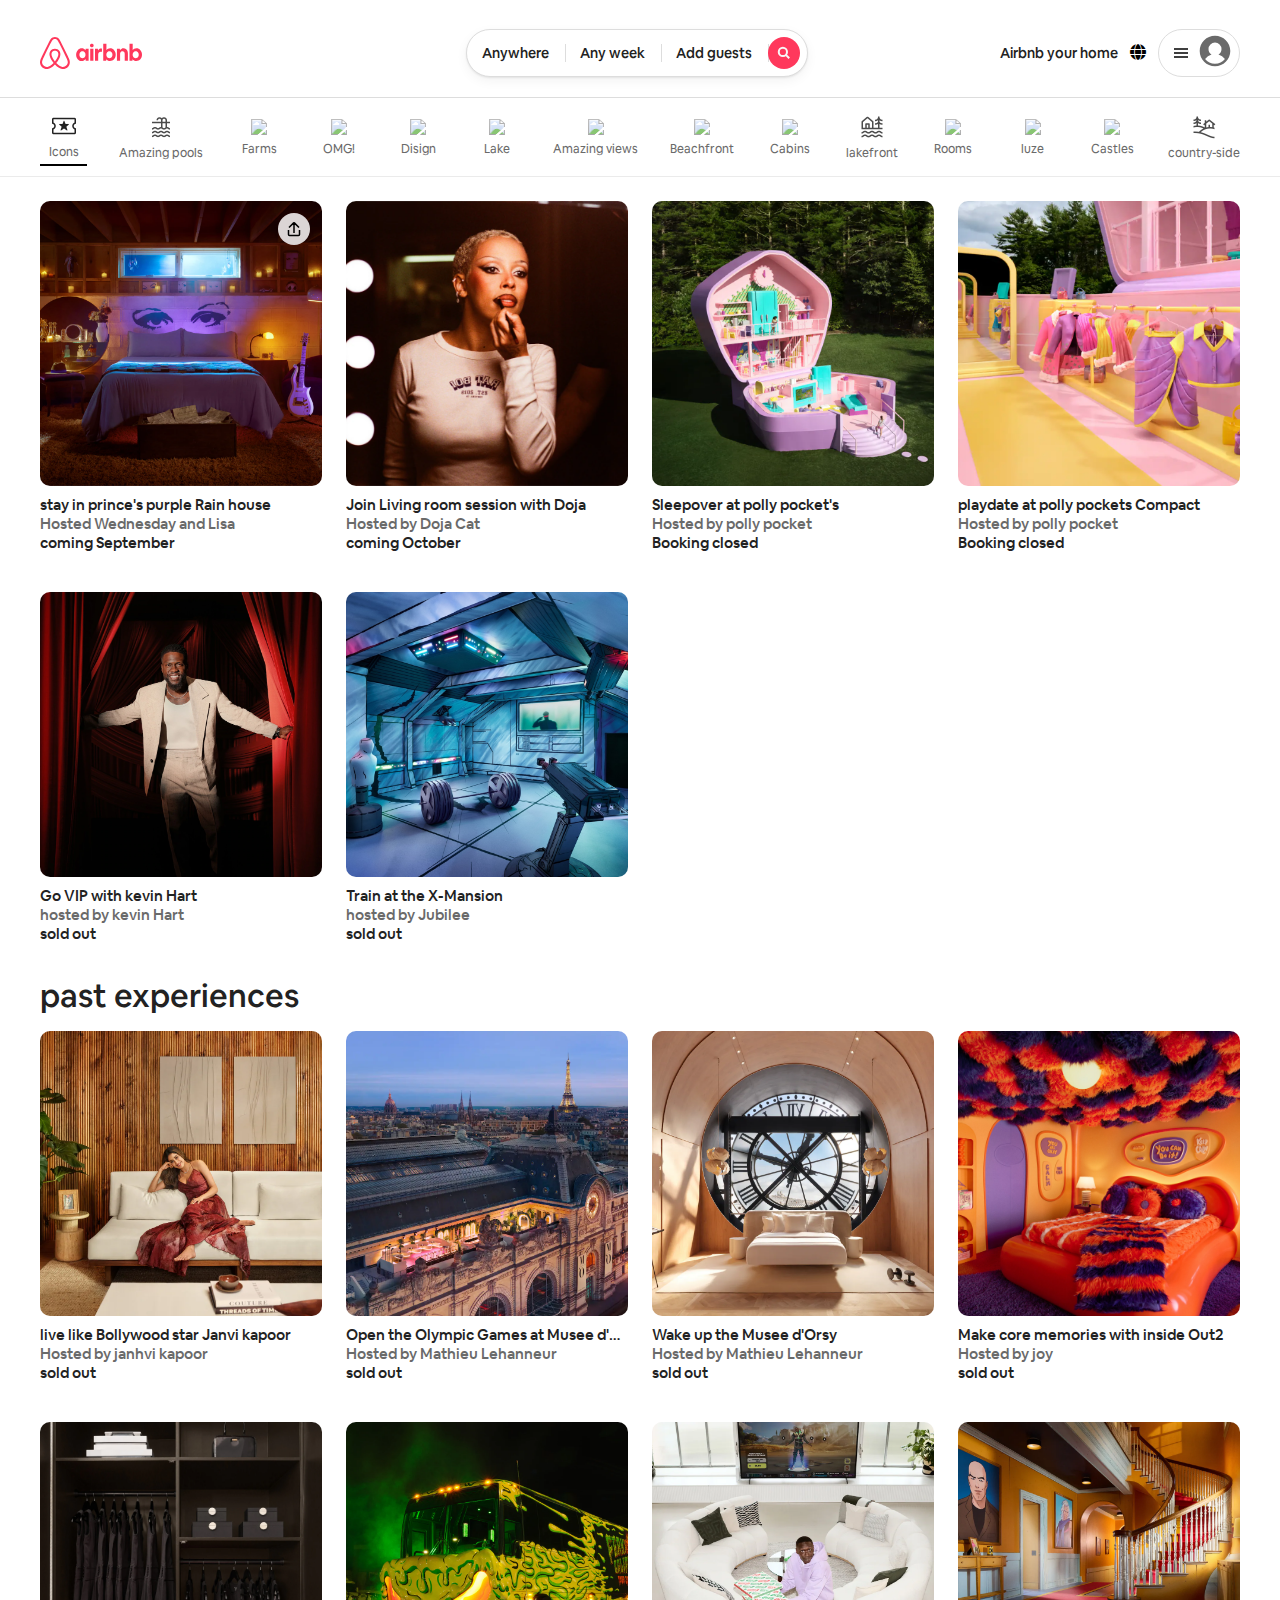
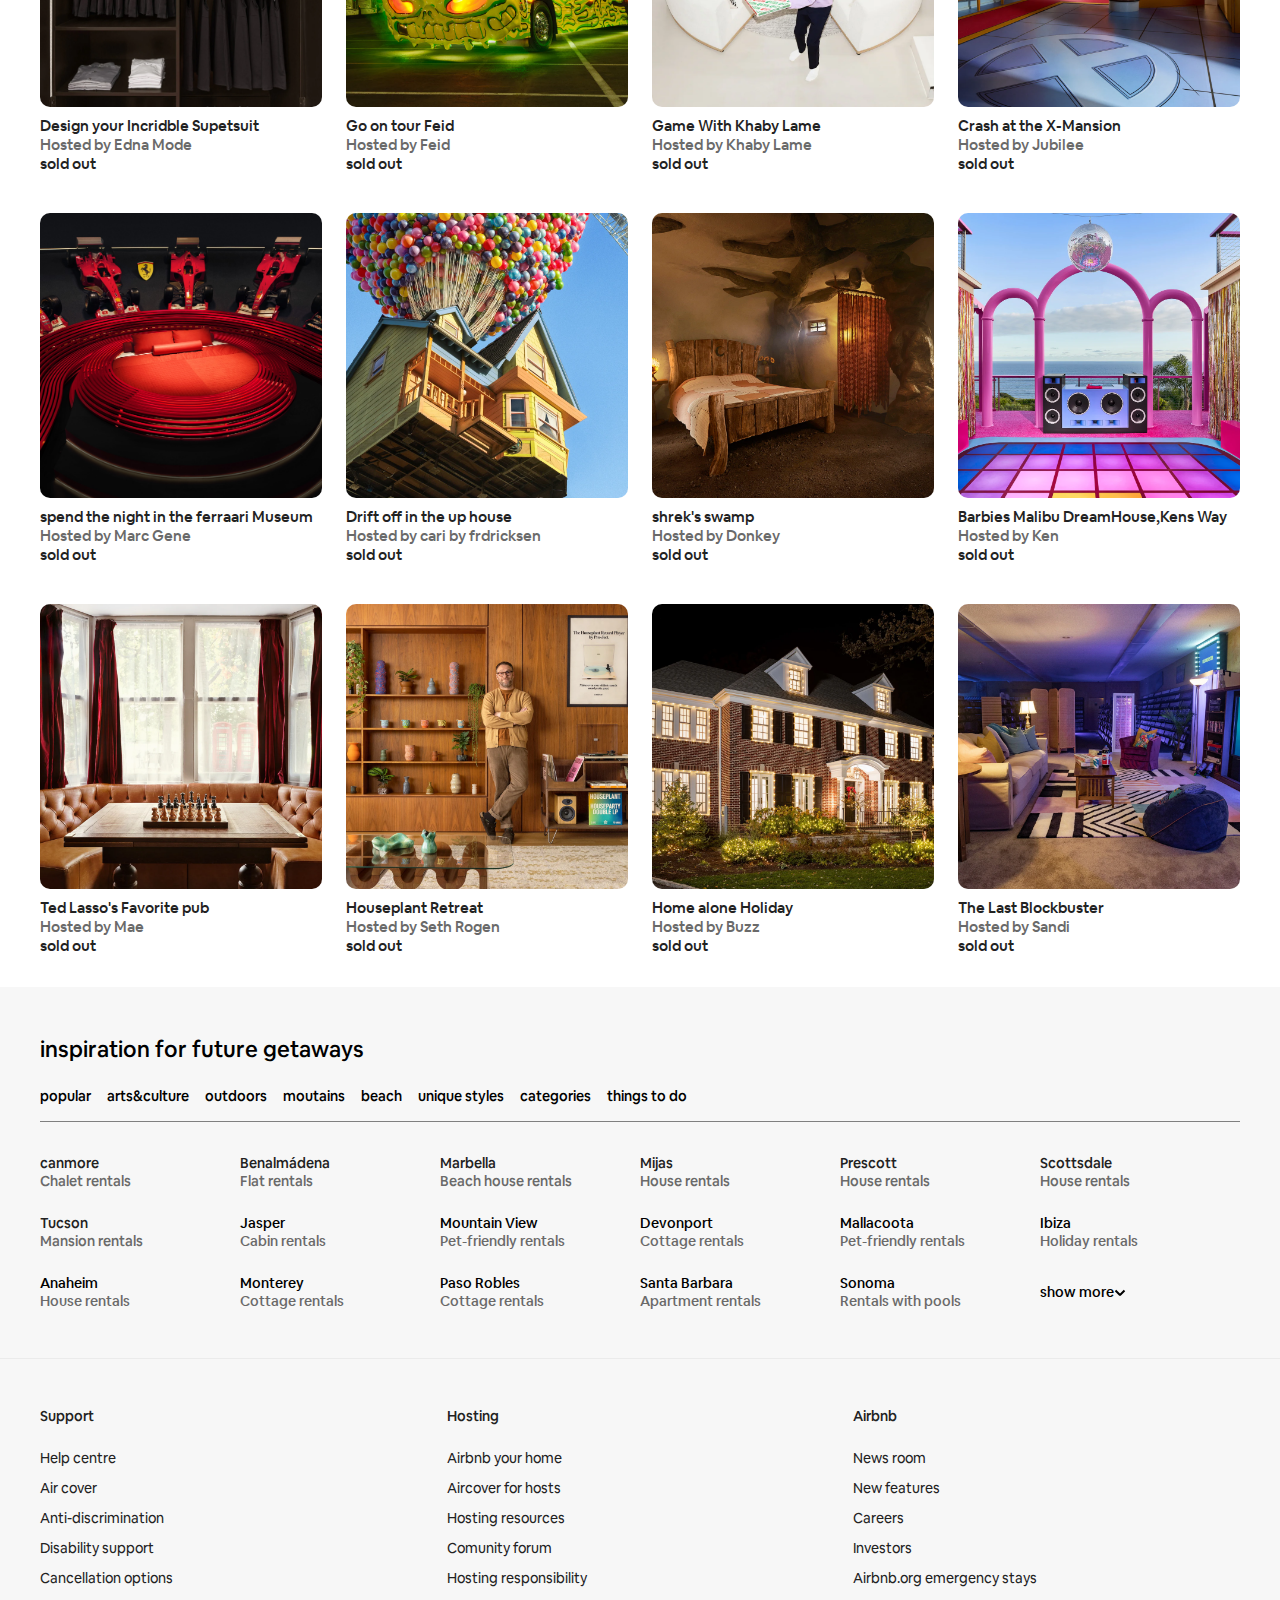
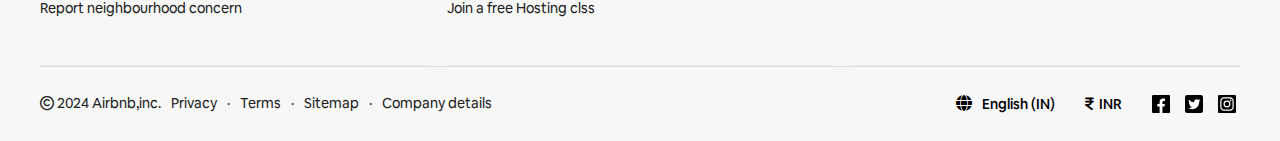
==== commit f29fb309: "24 9 2024" ====
--- a/project2.html
+++ b/project2.html
@@ -18,7 +18,7 @@
                     <div class="titleair"><svg width="102" height="32" style="display: block;"><path d="M29.3864 22.7101C29.2429 22.3073 29.0752 21.9176 28.9157 21.5565C28.6701 21.0011 28.4129 20.4446 28.1641 19.9067L28.1444 19.864C25.9255 15.0589 23.5439 10.1881 21.0659 5.38701L20.9607 5.18316C20.7079 4.69289 20.4466 4.18596 20.1784 3.68786C19.8604 3.0575 19.4745 2.4636 19.0276 1.91668C18.5245 1.31651 17.8956 0.833822 17.1853 0.502654C16.475 0.171486 15.7005 -9.83959e-05 14.9165 4.23317e-08C14.1325 9.84805e-05 13.3581 0.171877 12.6478 0.503224C11.9376 0.834571 11.3088 1.31742 10.8059 1.91771C10.3595 2.46476 9.97383 3.05853 9.65572 3.68858C9.38521 4.19115 9.12145 4.70278 8.8664 5.19757L8.76872 5.38696C6.29061 10.1884 3.90903 15.0592 1.69015 19.8639L1.65782 19.9338C1.41334 20.463 1.16057 21.0102 0.919073 21.5563C0.75949 21.9171 0.592009 22.3065 0.448355 22.7103C0.0369063 23.8104 -0.094204 24.9953 0.0668098 26.1585C0.237562 27.334 0.713008 28.4447 1.44606 29.3804C2.17911 30.3161 3.14434 31.0444 4.24614 31.4932C5.07835 31.8299 5.96818 32.002 6.86616 32C7.14824 31.9999 7.43008 31.9835 7.71027 31.9509C8.846 31.8062 9.94136 31.4366 10.9321 30.8639C12.2317 30.1338 13.5152 29.0638 14.9173 27.5348C16.3194 29.0638 17.6029 30.1338 18.9025 30.8639C19.8932 31.4367 20.9886 31.8062 22.1243 31.9509C22.4045 31.9835 22.6864 31.9999 22.9685 32C23.8664 32.002 24.7561 31.8299 25.5883 31.4932C26.6901 31.0444 27.6554 30.3161 28.3885 29.3804C29.1216 28.4447 29.5971 27.3341 29.7679 26.1585C29.9287 24.9952 29.7976 23.8103 29.3864 22.7101ZM14.9173 24.377C13.1816 22.1769 12.0678 20.1338 11.677 18.421C11.5169 17.7792 11.4791 17.1131 11.5656 16.4573C11.6339 15.9766 11.8105 15.5176 12.0821 15.1148C12.4163 14.6814 12.8458 14.3304 13.3374 14.0889C13.829 13.8475 14.3696 13.7219 14.9175 13.7219C15.4655 13.722 16.006 13.8476 16.4976 14.0892C16.9892 14.3307 17.4186 14.6817 17.7528 15.1151C18.0244 15.5181 18.201 15.9771 18.2693 16.4579C18.3556 17.114 18.3177 17.7803 18.1573 18.4223C17.7661 20.1349 16.6526 22.1774 14.9173 24.377ZM27.7406 25.8689C27.6212 26.6908 27.2887 27.4674 26.7762 28.1216C26.2636 28.7759 25.5887 29.2852 24.8183 29.599C24.0393 29.9111 23.1939 30.0217 22.3607 29.9205C21.4946 29.8089 20.6599 29.5239 19.9069 29.0824C18.7501 28.4325 17.5791 27.4348 16.2614 25.9712C18.3591 23.3846 19.669 21.0005 20.154 18.877C20.3723 17.984 20.4196 17.0579 20.2935 16.1475C20.1791 15.3632 19.8879 14.615 19.4419 13.9593C18.9194 13.2519 18.2378 12.6768 17.452 12.2805C16.6661 11.8842 15.798 11.6777 14.9175 11.6777C14.0371 11.6777 13.1689 11.8841 12.383 12.2803C11.5971 12.6765 10.9155 13.2515 10.393 13.9589C9.94707 14.6144 9.65591 15.3624 9.5414 16.1465C9.41524 17.0566 9.4623 17.9822 9.68011 18.8749C10.1648 20.9993 11.4748 23.384 13.5732 25.9714C12.2555 27.4348 11.0845 28.4325 9.92769 29.0825C9.17468 29.5239 8.34007 29.809 7.47395 29.9205C6.64065 30.0217 5.79525 29.9111 5.0162 29.599C4.24581 29.2852 3.57092 28.7759 3.05838 28.1217C2.54585 27.4674 2.21345 26.6908 2.09411 25.8689C1.97932 25.0334 2.07701 24.1825 2.37818 23.3946C2.49266 23.0728 2.62663 22.757 2.7926 22.3818C3.0274 21.851 3.27657 21.3115 3.51759 20.7898L3.54996 20.7197C5.75643 15.9419 8.12481 11.0982 10.5894 6.32294L10.6875 6.13283C10.9384 5.64601 11.1979 5.14267 11.4597 4.6563C11.7101 4.15501 12.0132 3.68171 12.3639 3.2444C12.6746 2.86903 13.0646 2.56681 13.5059 2.35934C13.9473 2.15186 14.4291 2.04426 14.9169 2.04422C15.4047 2.04418 15.8866 2.15171 16.3279 2.35911C16.7693 2.56651 17.1593 2.86867 17.4701 3.24399C17.821 3.68097 18.1242 4.15411 18.3744 4.65538C18.6338 5.13742 18.891 5.63623 19.1398 6.11858L19.2452 6.32315C21.7097 11.0979 24.078 15.9415 26.2847 20.7201L26.3046 20.7631C26.5498 21.2936 26.8033 21.8419 27.042 22.382C27.2082 22.7577 27.3424 23.0738 27.4566 23.3944C27.7576 24.1824 27.8553 25.0333 27.7406 25.8689Z" fill="#FF385C"></path><path d="M41.6847 24.1196C40.8856 24.1196 40.1505 23.9594 39.4792 23.6391C38.808 23.3188 38.2327 22.8703 37.7212 22.2937C37.2098 21.7172 36.8263 21.0445 36.5386 20.3078C36.2509 19.539 36.123 18.7062 36.123 17.8093C36.123 16.9124 36.2829 16.0475 36.5705 15.2787C36.8582 14.51 37.2737 13.8373 37.7852 13.2287C38.2966 12.6521 38.9039 12.1716 39.6071 11.8513C40.3103 11.531 41.0455 11.3708 41.8765 11.3708C42.6756 11.3708 43.3788 11.531 44.0181 11.8833C44.6574 12.2037 45.1688 12.6841 45.5843 13.2927L45.6802 11.7232H48.6209V23.7992H45.6802L45.5843 22.0375C45.1688 22.6781 44.6254 23.1906 43.9222 23.575C43.2829 23.9274 42.5158 24.1196 41.6847 24.1196ZM42.4519 21.2367C43.0272 21.2367 43.5386 21.0765 44.0181 20.7882C44.4656 20.4679 44.8172 20.0515 45.1049 19.539C45.3606 19.0265 45.4884 18.4179 45.4884 17.7452C45.4884 17.0725 45.3606 16.4639 45.1049 15.9514C44.8492 15.4389 44.4656 15.0225 44.0181 14.7022C43.5706 14.3818 43.0272 14.2537 42.4519 14.2537C41.8765 14.2537 41.3651 14.4139 40.8856 14.7022C40.4382 15.0225 40.0866 15.4389 39.7989 15.9514C39.5432 16.4639 39.4153 17.0725 39.4153 17.7452C39.4153 18.4179 39.5432 19.0265 39.7989 19.539C40.0546 20.0515 40.4382 20.4679 40.8856 20.7882C41.3651 21.0765 41.8765 21.2367 42.4519 21.2367ZM53.6392 8.4559C53.6392 8.80825 53.5753 9.12858 53.4154 9.38483C53.2556 9.64109 53.0319 9.86531 52.7442 10.0255C52.4565 10.1856 52.1369 10.2497 51.8173 10.2497C51.4976 10.2497 51.178 10.1856 50.8903 10.0255C50.6026 9.86531 50.3789 9.64109 50.2191 9.38483C50.0592 9.09654 49.9953 8.80825 49.9953 8.4559C49.9953 8.10355 50.0592 7.78323 50.2191 7.52697C50.3789 7.23868 50.6026 7.04649 50.8903 6.88633C51.178 6.72617 51.4976 6.66211 51.8173 6.66211C52.1369 6.66211 52.4565 6.72617 52.7442 6.88633C53.0319 7.04649 53.2556 7.27072 53.4154 7.52697C53.5433 7.78323 53.6392 8.07152 53.6392 8.4559ZM50.2191 23.7672V11.6911H53.4154V23.7672H50.2191V23.7672ZM61.9498 14.8623V14.8943C61.79 14.8303 61.5982 14.7982 61.4383 14.7662C61.2466 14.7342 61.0867 14.7342 60.895 14.7342C60 14.7342 59.3287 14.9904 58.8812 15.535C58.4018 16.0795 58.178 16.8483 58.178 17.8413V23.7672H54.9817V11.6911H57.9223L58.0182 13.517C58.3379 12.8763 58.7214 12.3958 59.2648 12.0435C59.7762 11.6911 60.3835 11.531 61.0867 11.531C61.3105 11.531 61.5342 11.563 61.726 11.595C61.8219 11.6271 61.8858 11.6271 61.9498 11.6591V14.8623ZM63.2283 23.7672V6.72617H66.4247V13.2287C66.8722 12.6521 67.3836 12.2036 68.0229 11.8513C68.6622 11.531 69.3654 11.3388 70.1645 11.3388C70.9635 11.3388 71.6987 11.4989 72.3699 11.8193C73.0412 12.1396 73.6165 12.588 74.128 13.1646C74.6394 13.7412 75.0229 14.4139 75.3106 15.1506C75.5983 15.9194 75.7261 16.7522 75.7261 17.6491C75.7261 18.546 75.5663 19.4109 75.2787 20.1796C74.991 20.9484 74.5755 21.6211 74.064 22.2297C73.5526 22.8063 72.9453 23.2867 72.2421 23.6071C71.5389 23.9274 70.8037 24.0875 69.9727 24.0875C69.1736 24.0875 68.4704 23.9274 67.8311 23.575C67.1918 23.2547 66.6804 22.7742 66.2649 22.1656L66.169 23.7352L63.2283 23.7672ZM69.3973 21.2367C69.9727 21.2367 70.4841 21.0765 70.9635 20.7882C71.411 20.4679 71.7626 20.0515 72.0503 19.539C72.306 19.0265 72.4339 18.4179 72.4339 17.7452C72.4339 17.0725 72.306 16.4639 72.0503 15.9514C71.7626 15.4389 71.411 15.0225 70.9635 14.7022C70.5161 14.3818 69.9727 14.2537 69.3973 14.2537C68.822 14.2537 68.3106 14.4139 67.8311 14.7022C67.3836 15.0225 67.032 15.4389 66.7443 15.9514C66.4886 16.4639 66.3608 17.0725 66.3608 17.7452C66.3608 18.4179 66.4886 19.0265 66.7443 19.539C67 20.0515 67.3836 20.4679 67.8311 20.7882C68.3106 21.0765 68.822 21.2367 69.3973 21.2367ZM76.9408 23.7672V11.6911H79.8814L79.9773 13.2607C80.3289 12.6841 80.8084 12.2357 81.4157 11.8833C82.023 11.531 82.7262 11.3708 83.5253 11.3708C84.4203 11.3708 85.1874 11.595 85.8267 12.0115C86.4979 12.4279 87.0094 13.0365 87.361 13.8053C87.7126 14.574 87.9043 15.5029 87.9043 16.56V23.7992H84.708V16.9764C84.708 16.1436 84.5162 15.4709 84.1326 14.9904C83.7491 14.51 83.2376 14.2537 82.5664 14.2537C82.0869 14.2537 81.6714 14.3498 81.2878 14.574C80.9362 14.7982 80.6486 15.0865 80.4248 15.503C80.2011 15.8873 80.1052 16.3678 80.1052 16.8483V23.7672H76.9408V23.7672ZM89.5025 23.7672V6.72617H92.6989V13.2287C93.1464 12.6521 93.6578 12.2036 94.2971 11.8513C94.9364 11.531 95.6396 11.3388 96.4387 11.3388C97.2378 11.3388 97.9729 11.4989 98.6442 11.8193C99.3154 12.1396 99.8907 12.588 100.402 13.1646C100.914 13.7412 101.297 14.4139 101.585 15.1506C101.873 15.9194 102 16.7522 102 17.6491C102 18.546 101.841 19.4109 101.553 20.1796C101.265 20.9484 100.85 21.6211 100.338 22.2297C99.8268 22.8063 99.2195 23.2867 98.5163 23.6071C97.8131 23.9274 97.0779 24.0875 96.2469 24.0875C95.4478 24.0875 94.7446 23.9274 94.1053 23.575C93.466 23.2547 92.9546 22.7742 92.5391 22.1656L92.4432 23.7352L89.5025 23.7672ZM95.7035 21.2367C96.2788 21.2367 96.7903 21.0765 97.2697 20.7882C97.7172 20.4679 98.0688 20.0515 98.3565 19.539C98.6122 19.0265 98.7401 18.4179 98.7401 17.7452C98.7401 17.0725 98.6122 16.4639 98.3565 15.9514C98.1008 15.4389 97.7172 15.0225 97.2697 14.7022C96.8222 14.3818 96.2788 14.2537 95.7035 14.2537C95.1281 14.2537 94.6167 14.4139 94.1373 14.7022C93.6898 15.0225 93.3382 15.4389 93.0505 15.9514C92.7628 16.4639 92.6669 17.0725 92.6669 17.7452C92.6669 18.4179 92.7948 19.0265 93.0505 19.539C93.3062 20.0515 93.6898 20.4679 94.1373 20.7882C94.6167 21.0765 95.0962 21.2367 95.7035 21.2367Z" fill="#FF385C"></path></svg></div>
                 </div>
                 <div class="topone">
-                    <div class="c"><span>AnyWhere</span></div>
+                    <div class="c"><span>Anywhere</span></div>
                     <div class="c"><span>Any week</span></div>
                     <div class="c"><span>Add guests</span></div>
                     <div class="search"><svg xmlns="http://www.w3.org/2000/svg" viewBox="0 0 32 32" style="display:block;fill:none;height:12px;width:12px;stroke:currentColor;stroke-width:5.333333333333333;overflow:visible" aria-hidden="true" role="presentation" focusable="false"><path fill="none" d="M13 24a11 11 0 1 0 0-22 11 11 0 0 0 0 22zm8-3 9 9"></path></svg></div>
@@ -55,7 +55,7 @@
             
         </div>
         <div class="icons">
-            <div class="icondivv">
+            <div class="icondivvv">
                 <div>
                     <img src="/project2/assset/images/img/stickers/icon.webp" class="icon">
                 </div>
@@ -175,6 +175,9 @@
     <div class="gridone">
         <!-- <div class="container2"> -->
             <div class="subdiv">
+                <div class="arrow">
+                    <span><svg viewBox="0 0 32 32" xmlns="http://www.w3.org/2000/svg" aria-hidden="true" role="presentation" focusable="false" style="display: block; fill: none; height: 16px; width: 16px; stroke: currentcolor; stroke-width: 3; overflow: visible;"><path d="m27 18v9c0 1.1046-.8954 2-2 2h-18c-1.10457 0-2-.8954-2-2v-9m11-15v21m-10-11 9.2929-9.29289c.3905-.39053 1.0237-.39053 1.4142 0l9.2929 9.29289" fill="none"></path></svg></span>
+                </div>
                 <div>
                     <img src="/project2/assset/images/img/rain house.webp"  class="img">
                 </div>
@@ -494,74 +497,75 @@
                 <ul class="last0">
                     <li class="last1">
                         <span>canmore</span>
-                        <span id="sp2">Apartment rentals</span>
+                        <span id="sp2">Chalet rentals</span>
                     </li>
                     <li class="last1">
-                        <span>marbella</span>
-                        <span id="sp2"> Beach house rentals</span>
+                        <span>Benalmádena</span>
+                        <span id="sp2"> Flat rentals</span>
                     </li>
                     <li class="last1">
-                        <span>Presscot</span>
-                        <span id="sp2">Cottage rentals</span>
+                        <span>Marbella</span>
+                        <span id="sp2">Beach house rentals</span>
                     </li>
                     <li class="last1">
-                        <span>marbella</span>
-                       <span id="sp2">house rentals</span>
+                        <span>Mijas</span>
+                       <span id="sp2">House rentals</span>
+                    </li>
+                    <li class="last1">
+                        <span>Prescott</span>
+                        <span id="sp2">House rentals</span>
+                    </li>
+                    <li class="last1">
+                        <span>Scottsdale</span>
+                        <span id="sp2">House rentals </span>
                     </li>
                     <li class="last1">
                         <span>Tucson</span>
-                        <span id="sp2">flat rentals</span>
-                    </li>
-                    <li class="last1">
-                        <span>Devonport</span>
-                        <span id="sp2">Cottage rentals </span>
-                    </li>
-                    <li class="last1">
-                        <span>Benalmádena</span>
-                        <span id="sp2">Beach house rentals </span>
+                        <span id="sp2">Mansion rentals </span>
+                    </li>
+                    <li class="lastt2">
+                        <span>Jasper</span>
+                        <span id="sp2">Cabin rentals</span>
                     </li>
                     <li class="lastt2">
                         <span>Mountain View</span>
-                        <span id="sp2">cain rentals</span>
+                        <span id="sp2">Pet-friendly rentals</span>
                     </li>
                     <li class="lastt2">
+                        <span>Devonport</span>
+                        <span id="sp2">Cottage rentals</span>
+                    </li>
+                    <li class="lastt2">
+                        <span>Mallacoota</span>
+                        <span id="sp2">Pet-friendly rentals</span>
+                    </li>
+                    <li class="lastt3">
+                        <span>Ibiza</span>
+                        <span id="sp2"> Holiday rentals</span>
+                    </li>
+                    <li class="lastt3">
+                        <span>Anaheim</span>
+                        <span id="sp2">House rentals</span>
+                    </li>
+                    <li class="lastt3">
+                        <span>Monterey</span>
+                        <span id="sp2">Cottage rentals</span>
+                    </li>
+                    <li class="lastt3">
                         <span>Paso Robles</span>
-                        <span id="sp2">house rentals</span>
-                    </li>
-                    <li class="lastt2">
-                        <span>Mijas</span>
-                        <span id="sp2">house rentals</span>
-                    </li>
-                    <li class="lastt2">
-                        <span>marbella</span>
-                        <span id="sp2">house rentals</span>
+                        <span id="sp2">Cottage rentals</span>
                     </li>
                     <li class="lastt3">
-                        <span>marbella</span>
-                        <span id="sp2">house rentals</span>
+                        <span>Santa Barbara</span>
+                        <span id="sp2">Apartment rentals</span>
                     </li>
                     <li class="lastt3">
-                        <span>marbella</span>
-                        <span id="sp2">house rentals</span>
-                    </li>
-                    <li class="lastt3">
-                        <span>marbella</span>
-                        <span id="sp2">house rentals</span>
-                    </li>
-                    <li class="lastt3">
-                        <span>marbella</span>
-                        <span id="sp2">house rentals</span>
-                    </li>
-                    <li class="lastt3">
-                        <span>marbella</span>
-                        <span id="sp2">house rentals</span>
-                    </li>
-                    <li class="lastt3">
-                        <span>marbella</span>
-                        <span id="sp2">house rentals</span>
-                    </li>
-                    <li class="last1">
+                        <span>Sonoma</span>
+                        <span id="sp2">Rentals with pools</span>
+                    </li>
+                    <li class="lastshow">
                         <span>show more</span>
+                        <span><svg xmlns="http://www.w3.org/2000/svg" viewBox="0 0 32 32" aria-hidden="true" role="presentation" focusable="false" style="display: block; fill: none; height: 12px; width: 12px; stroke: currentcolor; stroke-width: 5.33333; overflow: visible;"><path fill="none" d="M28 12 16.7 23.3a1 1 0 0 1-1.4 0L4 12"></path></svg></span>
                     </li>
 
                     
@@ -610,7 +614,7 @@
                             <i class="fa-solid fa-globe"></i>
                         </div>
                         <div>
-                            <span>English(IN)</span>
+                            <span>English (IN)</span>
                         </div>
                     </div>
                     <div class="inr">
@@ -631,10 +635,10 @@
                 </div>
                 <div class="prvcy">
                     <div id="hkk">
-                       <span><i class="fa-regular fa-copyright"></i> 2024 Airbnb,inc</span> 
-                    </div>
-                    <div>
-                        <span>privacy .Terms .sitemap .company details</span>
+                       <span><i class="fa-regular fa-copyright"></i> 2024 Airbnb,inc.</span> 
+                    </div>
+                    <div class="terms">
+                        <span>Privacy</span><span>·</span><span>Terms</span><span>·</span><span>Sitemap</span><span>·</span><span>Company details</span>
                     </div>
                 </div>
             </div>
--- a/style.css
+++ b/style.css
@@ -35,16 +35,15 @@
     position: sticky;
     top: 0;
     background-color: #fff; 
-   
-    
-   
+    z-index: 1;
+    padding-top: 14px;
 }
 .divone{
     display: flex;
     align-items: center;
     justify-content: flex-start;
     gap: 19px;
-    margin: 14px 24px 0px;
+    margin: 0px 24px 0px;
     padding: 0px 4px;
     border-radius: 40px; 
     box-shadow: 0px 8px 16px #EBEBEB;
@@ -72,6 +71,8 @@
 .icon{
     width: 24px;
 }
+
+
 .icndv span{
     font-family: "yy";
     font-size: 0.75rem;
@@ -96,6 +97,16 @@
 .icons::-webkit-scrollbar{
     display:none;
 }
+.icondivvv{
+    display: flex;
+    flex-direction: column;
+    justify-content: center;
+    align-items: center;
+    margin: 12px 0px 10px;
+    padding: 4px 0px;
+    border-bottom: 2px solid black;
+    
+}
 .icondivv{
     display: flex;
     flex-direction: column;
@@ -115,10 +126,19 @@
     object-fit: cover;
 }
 .subdiv{
+    position: relative;
     display: flex;
     flex-direction: column;
     justify-content: flex-start;
     gap: 5px;
+}
+.arrow{
+    position: absolute;
+    background-color:rgb(219, 213, 213);
+    margin: 12px;
+    padding: 8px;
+    border-radius: 60px;
+    right: 0;
 }
 /* div4 444444444444 */
 .div4{
@@ -186,12 +206,20 @@
     padding: 32px 0px 0px;
     margin: 0;
 }
+
 .last1{
     display: flex;
     flex-direction: column;
     
 
 }
+.lastshow{
+    display: flex;
+    align-items: center;
+    font-family: "tt";
+    font-size: 0.875rem;
+}
+
 .lastt2 ,.lastt3{
     display: none;
 }
@@ -210,17 +238,17 @@
     display: flex;
     flex-direction: column;
     gap: 12px;
-    border-top: 1px solid #EBEBEB ;
+    border-bottom: 1px solid #EBEBEB ;
     background-color: #F7F7F7;
     padding: 24px 0px;
 }
 /* .supp :nth-child(3){
     border-bottom: 1px solid #EBEBEB;
 } */
-.end span{
-    
-    font-family: "yy";
-    /* margin-bottom: 12px; */
+.supp span{
+    
+    font-family: "yy";
+     margin:0px 0px 12px; 
     font-weight: 500;
     line-height: 1.125rem;
     font-size: 0.875rem;
@@ -241,6 +269,9 @@
     flex-direction: column;
     justify-content: center;
     gap: 20px;
+    padding: 0px 24px;
+    border-top: 1px solid #EBEBEB;
+    
     
 }
 
@@ -248,9 +279,9 @@
     display: flex;
     flex-direction: column;
     column-gap: 10px;
-    border-bottom: 1px solid gray;
+    /* border-bottom: 1px solid rgb(21, 20, 20); */
     background-color: #F7F7F7;
-    padding: 0px 24px;
+    /* padding: 0px 24px; border issue */
     width: 100%;
     box-sizing: border-box;
    
@@ -269,9 +300,10 @@
     gap: 10px;
 }
 .air{
-    padding: 24px 0px;
+    padding:0px 24px;
     display: flex;
     flex-direction:column;
+    
    
 }
 .inr{
@@ -297,6 +329,7 @@
     display: flex;
     flex-direction: column;
     justify-content: center;
+    gap: 10px;
 }
 .prvcy span{
     font-family: "yy";
@@ -304,6 +337,15 @@
     color: rgb(34, 34, 34);
     margin-bottom: 2px;
     
+}
+.terms{
+    display: flex;
+    flex-direction:row;
+    align-items: center;
+    justify-content: flex-start;
+    gap: 10px;
+    margin: -4px;
+    padding: 4px;
 }
 
 nav{
@@ -318,7 +360,7 @@
     display: grid;
     grid-template-columns: repeat(1,1fr);
     grid-gap: 40px;
-    min-width: 375px;
+    /* min-width: 375px; */
     max-width: 100%;
     margin: 24px 0px 32px;
     padding:0px 24px;
@@ -377,7 +419,7 @@
 
 }
 .icondivv img{
-    opacity: 50%;
+    opacity: 70%;
 }
 
 
@@ -446,9 +488,12 @@
     .navdiv{
         padding: 48px 40px;
     }
-    .end0{
+    .supp{
         padding: 0px 40px;
     }
+    /* .end0{
+        padding: 0px 40px;
+    } */
     
     .top{
         
@@ -549,6 +594,7 @@
    
     .air{
         align-items: center;
+        padding: 24px 0px;
 
     }
 
@@ -556,7 +602,7 @@
         display: inline;
         display: flex;
         align-items: center;
-        gap: 10px;
+        gap: 15px;
     }
     #hkk{
         display: flex;
@@ -586,7 +632,7 @@
     
 }
 @media screen and (min-width:1140px) {
-
+    
     .airtitle{
         display: none;
     }
@@ -631,6 +677,44 @@
         flex-direction: row;
         gap: 10px;
     }
+    .topone{
+        margin-left: 11%;
+    }
+    .air{
+        border-top: 1px solid #dddddd;
+        margin: 0px 40px;
+    }
+
+
+    /* .icons{
+        padding: 0px 80px;
+    }
+    .gridone{
+        padding: 0px 80px;
+    }
+    .experiences{
+       padding: 0px 80px;
+    } 
+    .navdiv{
+        padding: 48px 80px;
+    }
+    .end0{
+       padding: 0px 80px;
+    }
+    .top{
+       
+        padding-left: 80px;
+        padding-right: 80px;
+    } */
+    .end{
+        padding: 48px 0px;
+    }
+   
+    .end2{
+        margin: 0px 0px 0px;
+        padding: 4px;
+    }
+
     
 }
 
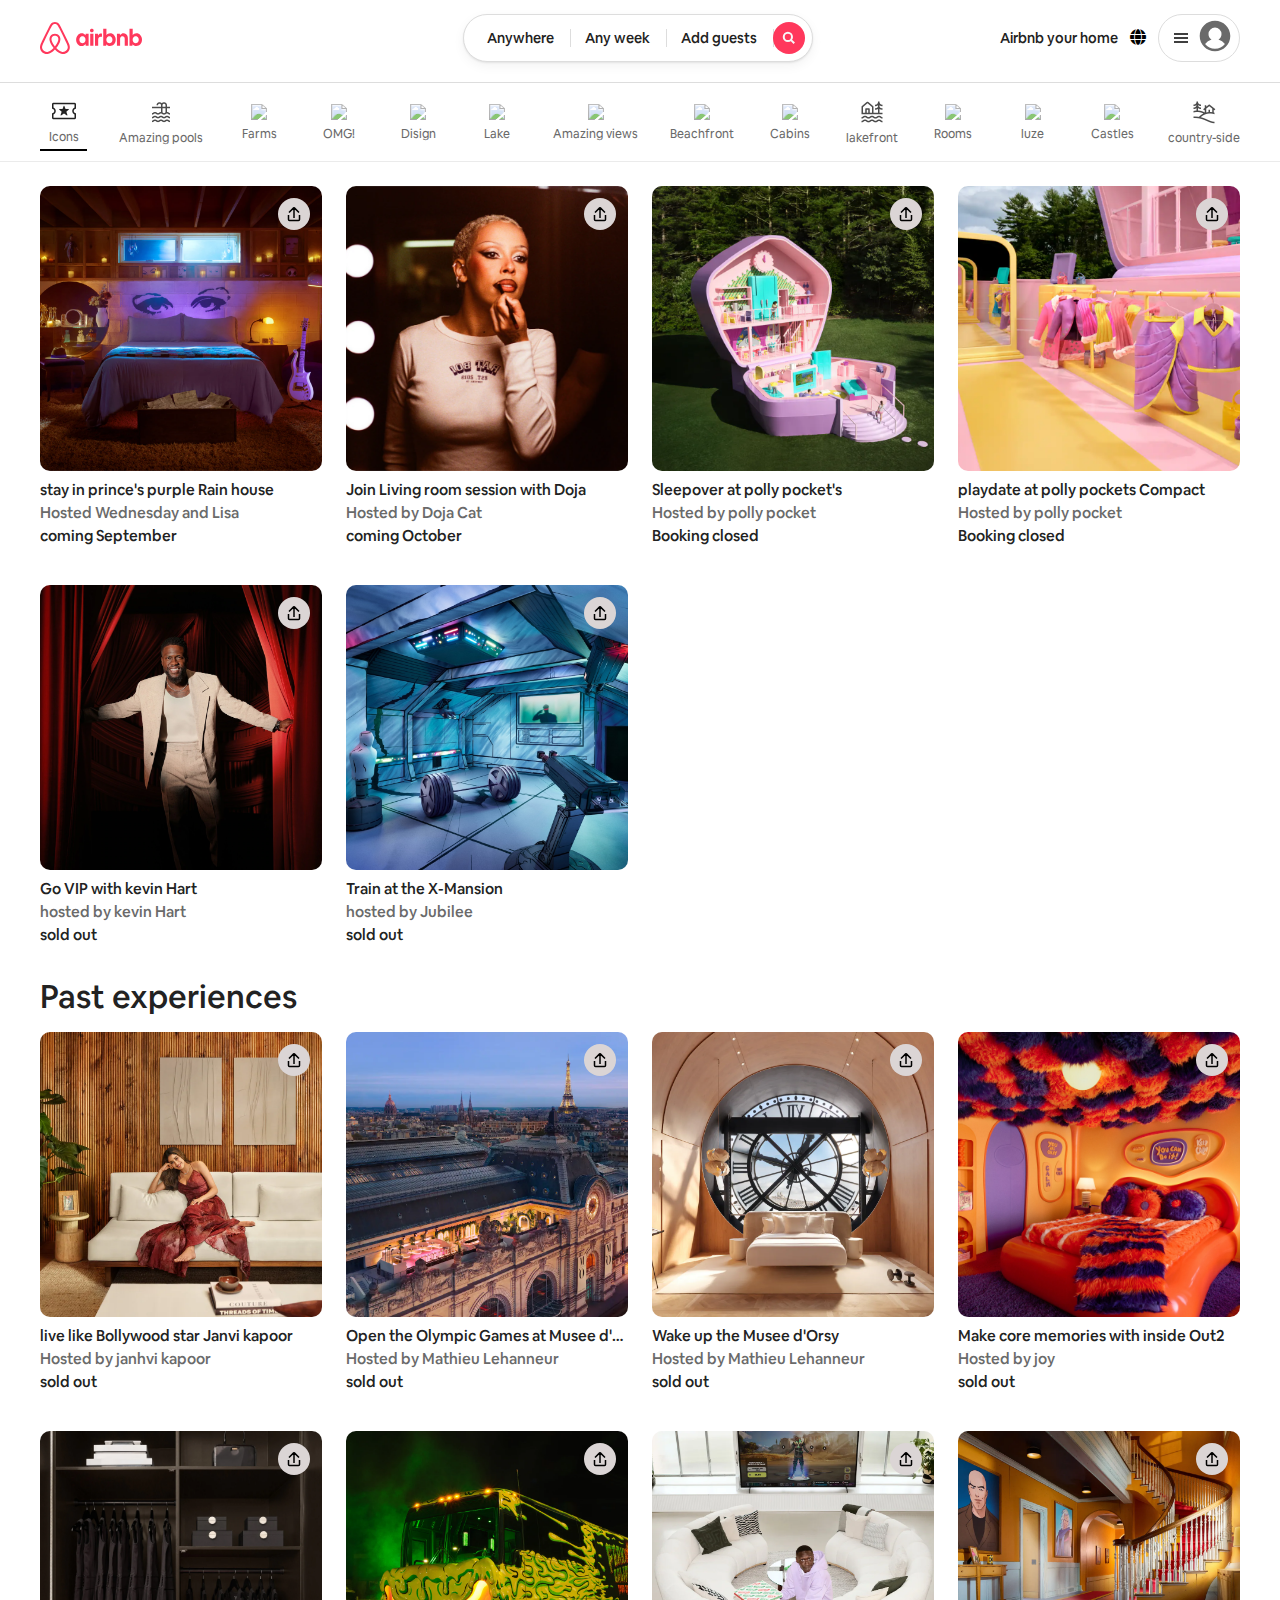
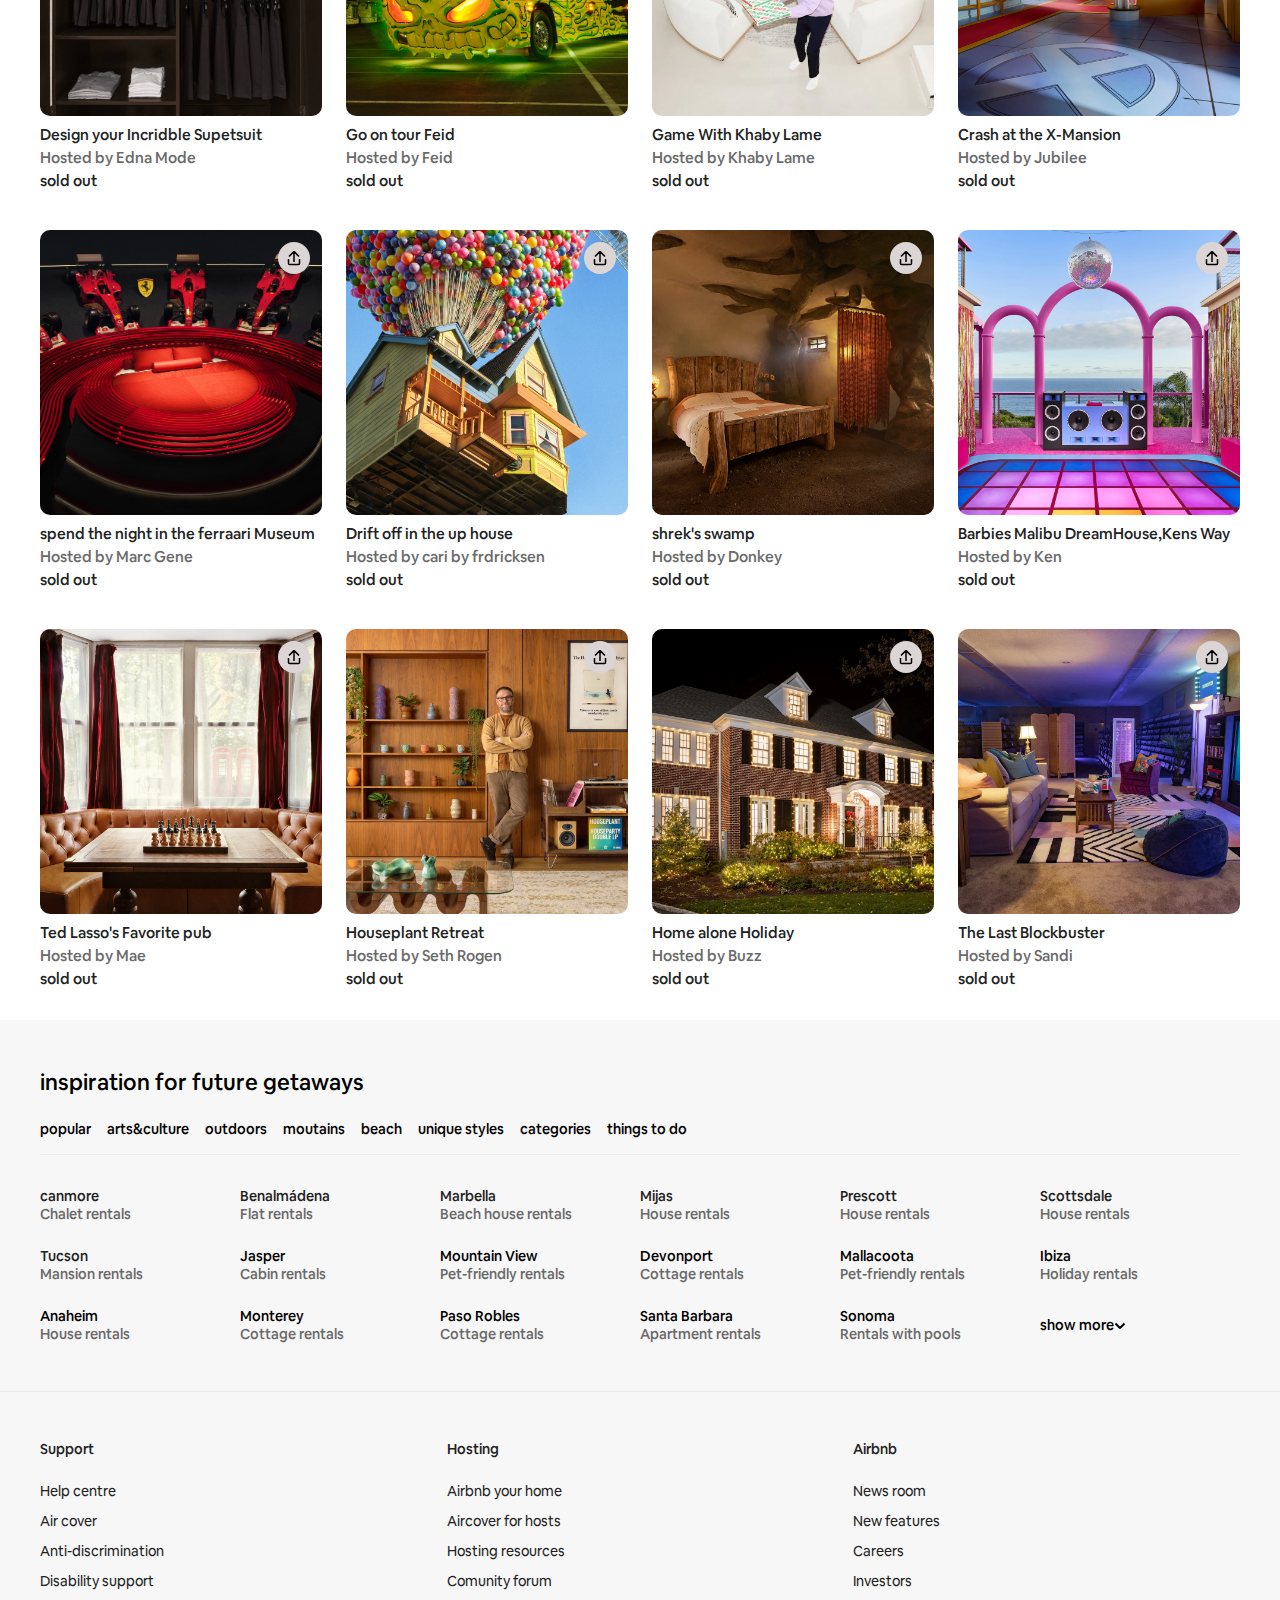
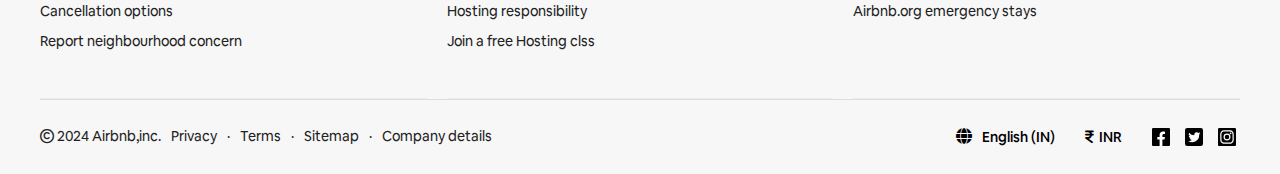
==== commit 821390b6: "22:29" ====
--- a/project2.html
+++ b/project2.html
@@ -188,6 +188,9 @@
                 </div>
             </div>
             <div class="subdiv">
+                <div class="arrow">
+                    <span><svg viewBox="0 0 32 32" xmlns="http://www.w3.org/2000/svg" aria-hidden="true" role="presentation" focusable="false" style="display: block; fill: none; height: 16px; width: 16px; stroke: currentcolor; stroke-width: 3; overflow: visible;"><path d="m27 18v9c0 1.1046-.8954 2-2 2h-18c-1.10457 0-2-.8954-2-2v-9m11-15v21m-10-11 9.2929-9.29289c.3905-.39053 1.0237-.39053 1.4142 0l9.2929 9.29289" fill="none"></path></svg></span>
+                </div>
                 <div>
                     <img src="/project2/assset/images/img/doja.webp" class="img">
                 </div>
@@ -201,6 +204,9 @@
         <!-- </div> -->
         <!-- <div class="container3"> -->
             <div class="subdiv">
+                <div class="arrow">
+                    <span><svg viewBox="0 0 32 32" xmlns="http://www.w3.org/2000/svg" aria-hidden="true" role="presentation" focusable="false" style="display: block; fill: none; height: 16px; width: 16px; stroke: currentcolor; stroke-width: 3; overflow: visible;"><path d="m27 18v9c0 1.1046-.8954 2-2 2h-18c-1.10457 0-2-.8954-2-2v-9m11-15v21m-10-11 9.2929-9.29289c.3905-.39053 1.0237-.39053 1.4142 0l9.2929 9.29289" fill="none"></path></svg></span>
+                </div>
                 <div>
                     <img src="/project2/assset/images/img/sleepover/main.webp" width="100%" class="img">
                     <!-- <img src="/project2/assset/images/img/sleepover/2.webp" width="100%" class="img">
@@ -217,6 +223,9 @@
             </div>
             
             <div class="subdiv">
+                <div class="arrow">
+                    <span><svg viewBox="0 0 32 32" xmlns="http://www.w3.org/2000/svg" aria-hidden="true" role="presentation" focusable="false" style="display: block; fill: none; height: 16px; width: 16px; stroke: currentcolor; stroke-width: 3; overflow: visible;"><path d="m27 18v9c0 1.1046-.8954 2-2 2h-18c-1.10457 0-2-.8954-2-2v-9m11-15v21m-10-11 9.2929-9.29289c.3905-.39053 1.0237-.39053 1.4142 0l9.2929 9.29289" fill="none"></path></svg></span>
+                </div>
                 <div>
                     <img src="/project2/assset/images/img/sleepover/22.webp" width="100%" class="img">
                     <!-- <img src="/project2/assset/images/img/sleepover/38.webp" width="100%" class="img">
@@ -233,6 +242,9 @@
             
         <!-- </div> -->
         <div class="subdiv">
+            <div class="arrow">
+                <span><svg viewBox="0 0 32 32" xmlns="http://www.w3.org/2000/svg" aria-hidden="true" role="presentation" focusable="false" style="display: block; fill: none; height: 16px; width: 16px; stroke: currentcolor; stroke-width: 3; overflow: visible;"><path d="m27 18v9c0 1.1046-.8954 2-2 2h-18c-1.10457 0-2-.8954-2-2v-9m11-15v21m-10-11 9.2929-9.29289c.3905-.39053 1.0237-.39053 1.4142 0l9.2929 9.29289" fill="none"></path></svg></span>
+            </div>
             <div>
                 <img src="/project2/assset/images/img/Kevin hart/1077cfcd-29d5-42b7-adab-19e0b620e492.webp" width="100%" class="img">
                 <!-- <img src="/project2/assset/images/img/Kevin hart/d831cd64-053e-44b1-8c19-cf66d91eb5e2.jpeg" width="100%" class="img">
@@ -245,6 +257,9 @@
             </div>
         </div>
         <div class="subdiv">
+            <div class="arrow">
+                <span><svg viewBox="0 0 32 32" xmlns="http://www.w3.org/2000/svg" aria-hidden="true" role="presentation" focusable="false" style="display: block; fill: none; height: 16px; width: 16px; stroke: currentcolor; stroke-width: 3; overflow: visible;"><path d="m27 18v9c0 1.1046-.8954 2-2 2h-18c-1.10457 0-2-.8954-2-2v-9m11-15v21m-10-11 9.2929-9.29289c.3905-.39053 1.0237-.39053 1.4142 0l9.2929 9.29289" fill="none"></path></svg></span>
+            </div>
             <div>
                 <img src="/project2/assset/images/img/X-mansion/0dc93cbc-8753-426d-b48d-6ae45bb1e3fd.jpeg" width="100%" class="img"> 
                 <!-- <img src="/project2/assset/images/img/X-mansion/e0d8bd33-d1a0-424a-a769-d76808fbc64a.webp" width="100%" class="img">
@@ -264,10 +279,13 @@
     <!-- <section> -->
         <div class="experiences">
             <div>
-                <h5>past experiences</h5>
+                <h5>Past experiences</h5>
             </div>
             <div class="experiences1">
                 <div class="subdiv">
+                    <div class="arrow">
+                        <span><svg viewBox="0 0 32 32" xmlns="http://www.w3.org/2000/svg" aria-hidden="true" role="presentation" focusable="false" style="display: block; fill: none; height: 16px; width: 16px; stroke: currentcolor; stroke-width: 3; overflow: visible;"><path d="m27 18v9c0 1.1046-.8954 2-2 2h-18c-1.10457 0-2-.8954-2-2v-9m11-15v21m-10-11 9.2929-9.29289c.3905-.39053 1.0237-.39053 1.4142 0l9.2929 9.29289" fill="none"></path></svg></span>
+                    </div>
                     <div>
                         <img src="/project2/assset/images/img/janhvi kapoor/bc989f2d-eca8-4bcf-a9b0-b70b8e685a64.webp" width="100%" class="img">
         
@@ -281,6 +299,10 @@
                     </div>
                 </div>
                 <div class="subdiv">
+                    <div class="arrow">
+                        <span><svg viewBox="0 0 32 32" xmlns="http://www.w3.org/2000/svg" aria-hidden="true" role="presentation" focusable="false" style="display: block; fill: none; height: 16px; width: 16px; stroke: currentcolor; stroke-width: 3; overflow: visible;"><path d="m27 18v9c0 1.1046-.8954 2-2 2h-18c-1.10457 0-2-.8954-2-2v-9m11-15v21m-10-11 9.2929-9.29289c.3905-.39053 1.0237-.39053 1.4142 0l9.2929 9.29289" fill="none"></path></svg></span>
+                    </div>
+                    
                     <div>
                         <img src="/project2/assset/images/img/Olympic Games/1.webp" width="100%" class="img">
         
@@ -293,6 +315,9 @@
                     </div>
                 </div>
                 <div class="subdiv">
+                    <div class="arrow">
+                        <span><svg viewBox="0 0 32 32" xmlns="http://www.w3.org/2000/svg" aria-hidden="true" role="presentation" focusable="false" style="display: block; fill: none; height: 16px; width: 16px; stroke: currentcolor; stroke-width: 3; overflow: visible;"><path d="m27 18v9c0 1.1046-.8954 2-2 2h-18c-1.10457 0-2-.8954-2-2v-9m11-15v21m-10-11 9.2929-9.29289c.3905-.39053 1.0237-.39053 1.4142 0l9.2929 9.29289" fill="none"></path></svg></span>
+                    </div>
                     <div>
                         <img src="/project2/assset/images/img/wake up/bd73f0f8-9057-4bbc-ad70-1db13eb5c03f.webp" width="100%" class="img">
         
@@ -306,6 +331,9 @@
                     </div>
                 </div>
                 <div class="subdiv">
+                    <div class="arrow">
+                        <span><svg viewBox="0 0 32 32" xmlns="http://www.w3.org/2000/svg" aria-hidden="true" role="presentation" focusable="false" style="display: block; fill: none; height: 16px; width: 16px; stroke: currentcolor; stroke-width: 3; overflow: visible;"><path d="m27 18v9c0 1.1046-.8954 2-2 2h-18c-1.10457 0-2-.8954-2-2v-9m11-15v21m-10-11 9.2929-9.29289c.3905-.39053 1.0237-.39053 1.4142 0l9.2929 9.29289" fill="none"></path></svg></span>
+                    </div>
                     <div>
                         <img src="/project2/assset/images/img/inside out/0caa1462-bd5f-4cfa-8f9d-7012f7eb7d02.webp" width="100%" class="img">
                     </div>
@@ -316,6 +344,9 @@
                     </div>
                 </div>
                 <div class="subdiv">
+                    <div class="arrow">
+                        <span><svg viewBox="0 0 32 32" xmlns="http://www.w3.org/2000/svg" aria-hidden="true" role="presentation" focusable="false" style="display: block; fill: none; height: 16px; width: 16px; stroke: currentcolor; stroke-width: 3; overflow: visible;"><path d="m27 18v9c0 1.1046-.8954 2-2 2h-18c-1.10457 0-2-.8954-2-2v-9m11-15v21m-10-11 9.2929-9.29289c.3905-.39053 1.0237-.39053 1.4142 0l9.2929 9.29289" fill="none"></path></svg></span>
+                    </div>
                     <div>
                         <img src="/project2/assset/images/img/incredible supersuit/1.jpeg" width="100%" class="img">
         
@@ -330,6 +361,9 @@
                     </div>
                 </div>
                 <div class="subdiv">
+                    <div class="arrow">
+                        <span><svg viewBox="0 0 32 32" xmlns="http://www.w3.org/2000/svg" aria-hidden="true" role="presentation" focusable="false" style="display: block; fill: none; height: 16px; width: 16px; stroke: currentcolor; stroke-width: 3; overflow: visible;"><path d="m27 18v9c0 1.1046-.8954 2-2 2h-18c-1.10457 0-2-.8954-2-2v-9m11-15v21m-10-11 9.2929-9.29289c.3905-.39053 1.0237-.39053 1.4142 0l9.2929 9.29289" fill="none"></path></svg></span>
+                    </div>
                     <div>
                         <img src="/project2/assset/images/img/with feid/108249b2-6e2b-4dfd-abc4-f0d0da659959.webp" width="100%" class="img">
         
@@ -343,6 +377,9 @@
                     </div>
                 </div>
                 <div class="subdiv">
+                    <div class="arrow">
+                        <span><svg viewBox="0 0 32 32" xmlns="http://www.w3.org/2000/svg" aria-hidden="true" role="presentation" focusable="false" style="display: block; fill: none; height: 16px; width: 16px; stroke: currentcolor; stroke-width: 3; overflow: visible;"><path d="m27 18v9c0 1.1046-.8954 2-2 2h-18c-1.10457 0-2-.8954-2-2v-9m11-15v21m-10-11 9.2929-9.29289c.3905-.39053 1.0237-.39053 1.4142 0l9.2929 9.29289" fill="none"></path></svg></span>
+                    </div>
                     <div>
                         <img src="/project2/assset/images/img/khaby Lame/6bcaf9e7-9496-4d98-90f1-d77c4f9cf0be.webp" width="100%" class="img">
         
@@ -356,6 +393,9 @@
                     </div>
                 </div>
                 <div class="subdiv">
+                    <div class="arrow">
+                        <span><svg viewBox="0 0 32 32" xmlns="http://www.w3.org/2000/svg" aria-hidden="true" role="presentation" focusable="false" style="display: block; fill: none; height: 16px; width: 16px; stroke: currentcolor; stroke-width: 3; overflow: visible;"><path d="m27 18v9c0 1.1046-.8954 2-2 2h-18c-1.10457 0-2-.8954-2-2v-9m11-15v21m-10-11 9.2929-9.29289c.3905-.39053 1.0237-.39053 1.4142 0l9.2929 9.29289" fill="none"></path></svg></span>
+                    </div>
                     <div>
                         <img src="/project2/assset/images/img/X-mansion/e0d8bd33-d1a0-424a-a769-d76808fbc64a.webp" width="100%" class="img">
         
@@ -369,6 +409,9 @@
                     </div>
                 </div>
                 <div class="subdiv">
+                    <div class="arrow">
+                        <span><svg viewBox="0 0 32 32" xmlns="http://www.w3.org/2000/svg" aria-hidden="true" role="presentation" focusable="false" style="display: block; fill: none; height: 16px; width: 16px; stroke: currentcolor; stroke-width: 3; overflow: visible;"><path d="m27 18v9c0 1.1046-.8954 2-2 2h-18c-1.10457 0-2-.8954-2-2v-9m11-15v21m-10-11 9.2929-9.29289c.3905-.39053 1.0237-.39053 1.4142 0l9.2929 9.29289" fill="none"></path></svg></span>
+                    </div>
                     <div>
                         <img src="/project2/assset/images/img/Ferrari Museum/1b9af44a-7179-4e2a-9db6-3c6c09b0609d.jpeg" width="100%" class="img">
         
@@ -382,6 +425,9 @@
                     </div>
                 </div>
                 <div class="subdiv">
+                    <div class="arrow">
+                        <span><svg viewBox="0 0 32 32" xmlns="http://www.w3.org/2000/svg" aria-hidden="true" role="presentation" focusable="false" style="display: block; fill: none; height: 16px; width: 16px; stroke: currentcolor; stroke-width: 3; overflow: visible;"><path d="m27 18v9c0 1.1046-.8954 2-2 2h-18c-1.10457 0-2-.8954-2-2v-9m11-15v21m-10-11 9.2929-9.29289c.3905-.39053 1.0237-.39053 1.4142 0l9.2929 9.29289" fill="none"></path></svg></span>
+                    </div>
                     <div>
                         <img src="/project2/assset/images/img/up house/55a2777a-fc80-4d7b-af05-a9f737ff8661.webp" width="100%" class="img">
         
@@ -395,6 +441,9 @@
                     </div>
                 </div>
                 <div class="subdiv">
+                    <div class="arrow">
+                        <span><svg viewBox="0 0 32 32" xmlns="http://www.w3.org/2000/svg" aria-hidden="true" role="presentation" focusable="false" style="display: block; fill: none; height: 16px; width: 16px; stroke: currentcolor; stroke-width: 3; overflow: visible;"><path d="m27 18v9c0 1.1046-.8954 2-2 2h-18c-1.10457 0-2-.8954-2-2v-9m11-15v21m-10-11 9.2929-9.29289c.3905-.39053 1.0237-.39053 1.4142 0l9.2929 9.29289" fill="none"></path></svg></span>
+                    </div>
                     <div>
                         <img src="/project2/assset/images/img/swamps/b2703230-f8e3-4904-98c2-f3c3e1491d9a.jpeg" width="100%" class="img">
         
@@ -408,6 +457,9 @@
                     </div>
                 </div>
                 <div class="subdiv">
+                    <div class="arrow">
+                        <span><svg viewBox="0 0 32 32" xmlns="http://www.w3.org/2000/svg" aria-hidden="true" role="presentation" focusable="false" style="display: block; fill: none; height: 16px; width: 16px; stroke: currentcolor; stroke-width: 3; overflow: visible;"><path d="m27 18v9c0 1.1046-.8954 2-2 2h-18c-1.10457 0-2-.8954-2-2v-9m11-15v21m-10-11 9.2929-9.29289c.3905-.39053 1.0237-.39053 1.4142 0l9.2929 9.29289" fill="none"></path></svg></span>
+                    </div>
                     <div>
                         <img src="/project2/assset/images/img/Barbies/180686c5-db83-4b9d-933e-f6b6194b4dff.jpeg" width="100%" class="img">
         
@@ -421,6 +473,9 @@
                     </div>
                 </div>
                 <div class="subdiv">
+                    <div class="arrow">
+                        <span><svg viewBox="0 0 32 32" xmlns="http://www.w3.org/2000/svg" aria-hidden="true" role="presentation" focusable="false" style="display: block; fill: none; height: 16px; width: 16px; stroke: currentcolor; stroke-width: 3; overflow: visible;"><path d="m27 18v9c0 1.1046-.8954 2-2 2h-18c-1.10457 0-2-.8954-2-2v-9m11-15v21m-10-11 9.2929-9.29289c.3905-.39053 1.0237-.39053 1.4142 0l9.2929 9.29289" fill="none"></path></svg></span>
+                    </div>
                     <div>
                         <img src="/project2/assset/images/img/pub/447ef4b8-fcdc-4271-849d-c6e661c89e6c.jpeg" width="100%" class="img">
         
@@ -434,6 +489,9 @@
                     </div>
                 </div>
                 <div class="subdiv">
+                    <div class="arrow">
+                        <span><svg viewBox="0 0 32 32" xmlns="http://www.w3.org/2000/svg" aria-hidden="true" role="presentation" focusable="false" style="display: block; fill: none; height: 16px; width: 16px; stroke: currentcolor; stroke-width: 3; overflow: visible;"><path d="m27 18v9c0 1.1046-.8954 2-2 2h-18c-1.10457 0-2-.8954-2-2v-9m11-15v21m-10-11 9.2929-9.29289c.3905-.39053 1.0237-.39053 1.4142 0l9.2929 9.29289" fill="none"></path></svg></span>
+                    </div>
                     <div>
                         <img src="/project2/assset/images/img/retreat/mainjpeg" width="100%" class="img">
         
@@ -447,6 +505,9 @@
                     </div>
                 </div>
                 <div class="subdiv">
+                    <div class="arrow">
+                        <span><svg viewBox="0 0 32 32" xmlns="http://www.w3.org/2000/svg" aria-hidden="true" role="presentation" focusable="false" style="display: block; fill: none; height: 16px; width: 16px; stroke: currentcolor; stroke-width: 3; overflow: visible;"><path d="m27 18v9c0 1.1046-.8954 2-2 2h-18c-1.10457 0-2-.8954-2-2v-9m11-15v21m-10-11 9.2929-9.29289c.3905-.39053 1.0237-.39053 1.4142 0l9.2929 9.29289" fill="none"></path></svg></span>
+                    </div>
                     <div>
                         <img src="/project2/assset/images/img/alone home/db2a9062-66ed-4392-8545-6d9c2e03713f.jpeg" width="100%" class="img">
         
@@ -460,6 +521,9 @@
                     </div>
                 </div>
                 <div class="subdiv">
+                    <div class="arrow">
+                        <span><svg viewBox="0 0 32 32" xmlns="http://www.w3.org/2000/svg" aria-hidden="true" role="presentation" focusable="false" style="display: block; fill: none; height: 16px; width: 16px; stroke: currentcolor; stroke-width: 3; overflow: visible;"><path d="m27 18v9c0 1.1046-.8954 2-2 2h-18c-1.10457 0-2-.8954-2-2v-9m11-15v21m-10-11 9.2929-9.29289c.3905-.39053 1.0237-.39053 1.4142 0l9.2929 9.29289" fill="none"></path></svg></span>
+                    </div>  
                     <div>
                         <img src="/project2/assset/images/img/Blockbuster/c27c3eaf-d825-4628-9d8f-fdbf79910525.webp" width="100%" class="img">
         
--- a/style.css
+++ b/style.css
@@ -153,6 +153,7 @@
     flex-direction: column;
     justify-content: center; */
     line-height: 1.1875rem;
+    grid-gap: 4px;
 }
 .kevin{
     display: grid;
@@ -161,16 +162,19 @@
     flex-direction: column;
     justify-content: center; */
     line-height: 1.1875rem;
+    grid-gap: 4px;
 }
 .rain span{
     color: #222222;
     font-size: 0.9375rem;
-    font-family: "tt";
+    font-family: "yy";
+    font-weight: 500;
 }
 .kevin span{
+    font-weight: 500;
     color: #222222;
     font-size: 0.9375rem;
-    font-family: "tt";
+    font-family: "yy";
 }
 #sp2{
     color: #6A6A6A;
@@ -190,7 +194,7 @@
     display: flex;
     justify-content: space-between;
     overflow-x: scroll;
-    border-bottom: 1px solid gray;
+    border-bottom: 1px solid #EBEBEB;
 } 
 .categories::-webkit-scrollbar{
     display: none;
@@ -214,9 +218,10 @@
 
 }
 .lastshow{
-    display: flex;
-    align-items: center;
-    font-family: "tt";
+    font-weight: 500;
+    display: flex;
+    align-items: center;
+    font-family: "yy";
     font-size: 0.875rem;
 }
 
@@ -503,13 +508,15 @@
          padding: 0px 40px; 
         border-bottom: 1px solid #dddddd;
         padding-bottom: 20px;
-        padding-top: 15px;
+        /* padding-top: 15px; */
         /* margin-top: 20px; */
         
     }
     .topone{
         background-color: #ffff;
         max-width: 100%;
+        padding: 0px 0px 0px 8px;
+        margin: -1px;
         /* display: grid;
         grid-template-columns: repeat(4,1fr);
          */
@@ -559,7 +566,8 @@
         flex-direction: column;
     }
     .lastt2 span{
-        font-family: "tt";
+        font-weight: 500;
+        font-family: "yy";
         font-size: 0.875rem;
         line-height: 1.125rem;
     }
@@ -658,7 +666,8 @@
 
     }
     .lastt3 span{
-        font-family: "tt";
+        font-weight: 500;
+        font-family: "yy";
         font-size: 0.875rem;
         line-height: 1.125rem;
     }
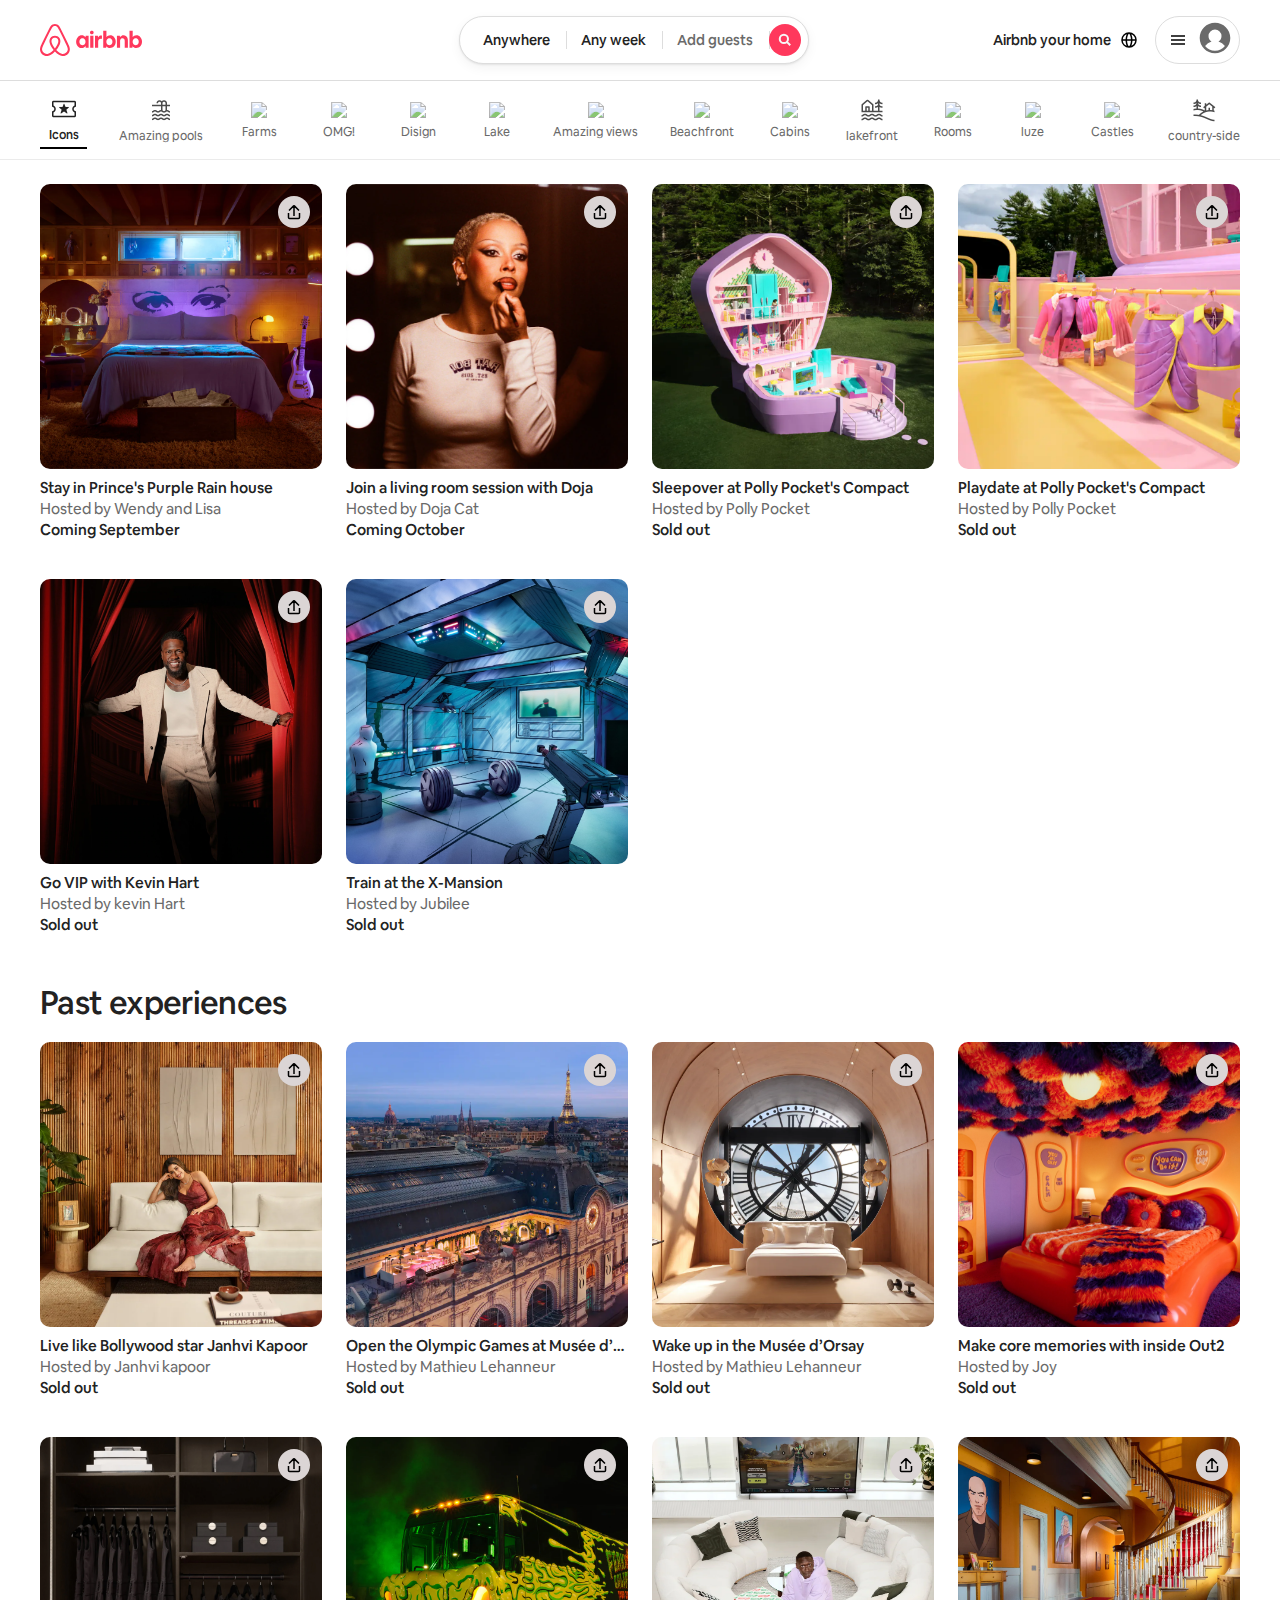
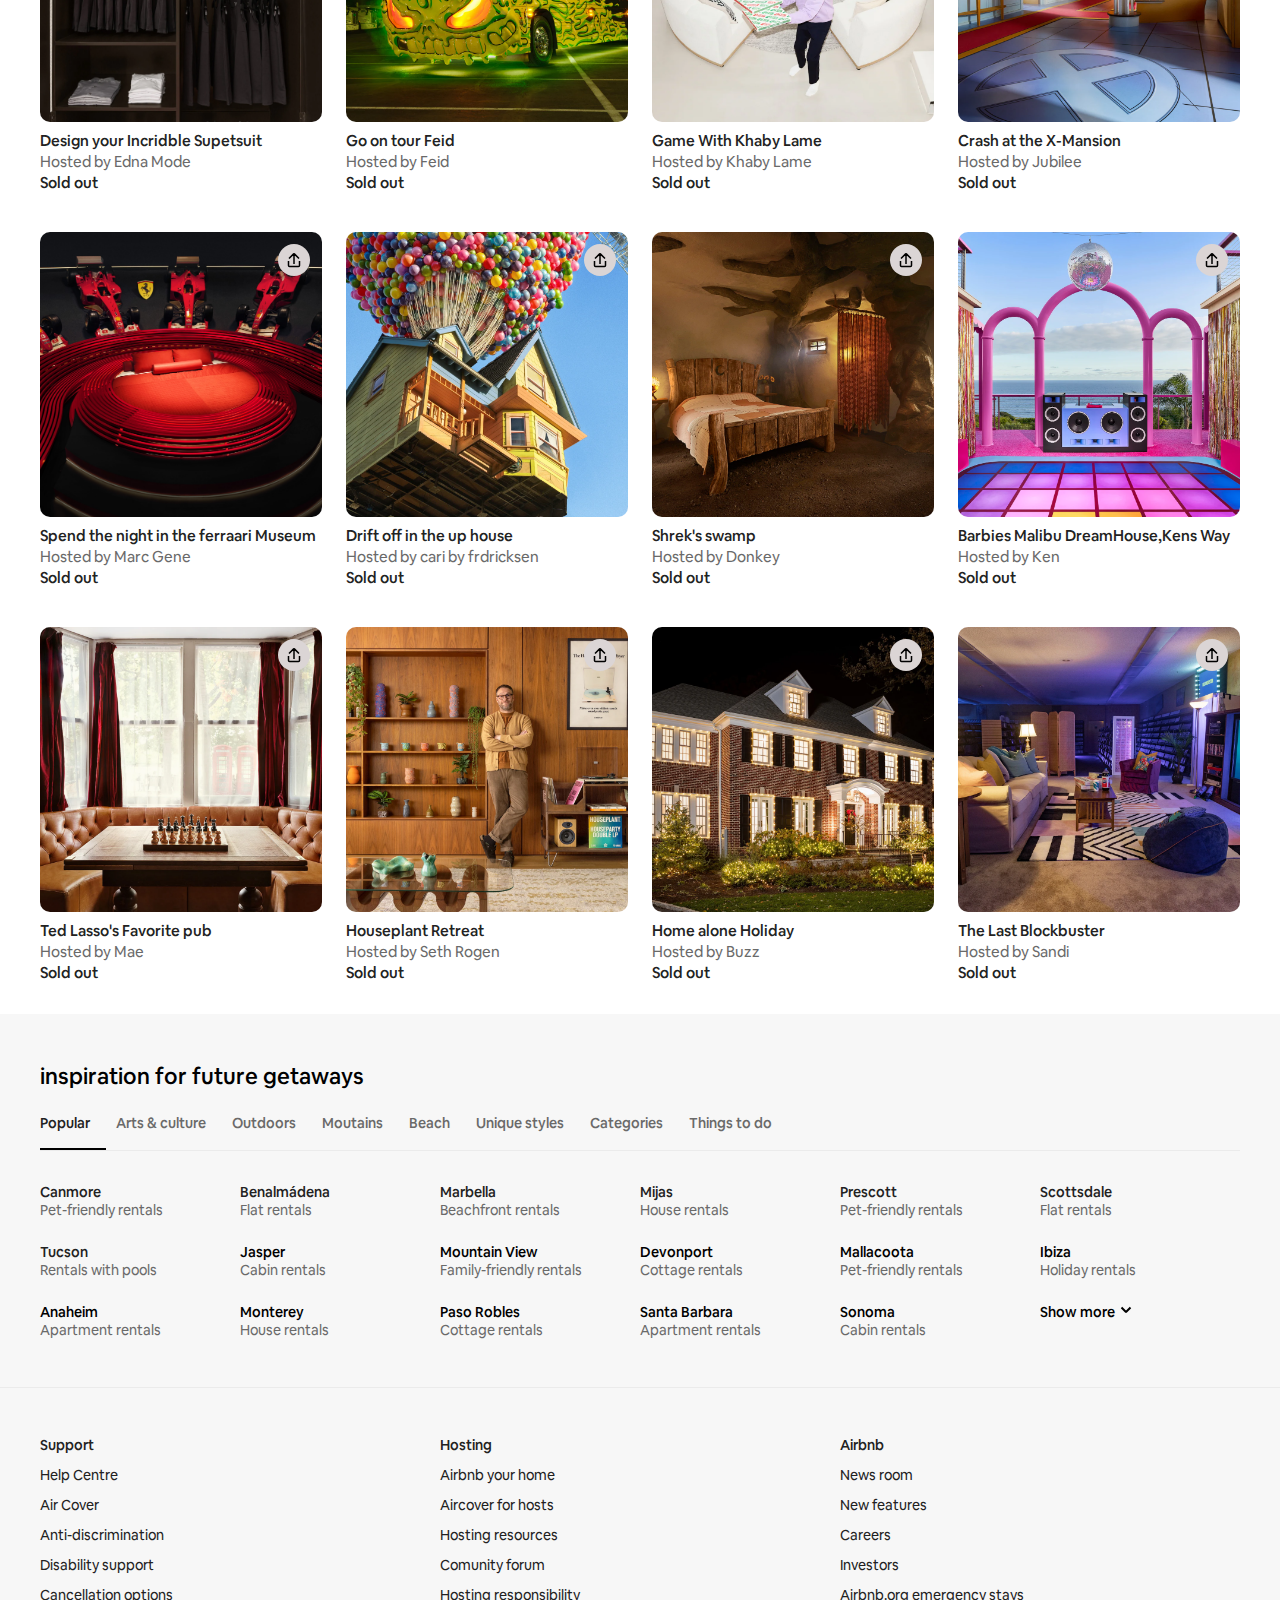
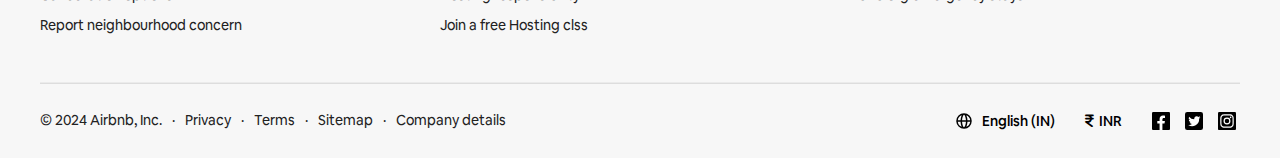
==== commit 18732620: "sep 25 2024" ====
--- a/project2.html
+++ b/project2.html
@@ -20,14 +20,14 @@
                 <div class="topone">
                     <div class="c"><span>Anywhere</span></div>
                     <div class="c"><span>Any week</span></div>
-                    <div class="c"><span>Add guests</span></div>
+                    <div class="c"><span id="addguests">Add guests</span></div>
                     <div class="search"><svg xmlns="http://www.w3.org/2000/svg" viewBox="0 0 32 32" style="display:block;fill:none;height:12px;width:12px;stroke:currentColor;stroke-width:5.333333333333333;overflow:visible" aria-hidden="true" role="presentation" focusable="false"><path fill="none" d="M13 24a11 11 0 1 0 0-22 11 11 0 0 0 0 22zm8-3 9 9"></path></svg></div>
                     <!-- <div class="search"><i class="fa-solid fa-magnifying-glass"></i></div> -->
                 </div>
                 <div class="yjkkui">
                     <div class="toptwo">
                         <span>Airbnb your home</span>
-                        <div class="globe"><i class="fa-solid fa-globe"></i></div>
+                        <div class="globe"><svg xmlns="http://www.w3.org/2000/svg" viewBox="0 0 16 16" aria-hidden="true" role="presentation" focusable="false" style="display: block; height: 16px; width: 16px; fill: currentcolor;"><path d="M8 .25a7.77 7.77 0 0 1 7.75 7.78 7.75 7.75 0 0 1-7.52 7.72h-.25A7.75 7.75 0 0 1 .25 8.24v-.25A7.75 7.75 0 0 1 8 .25zm1.95 8.5h-3.9c.15 2.9 1.17 5.34 1.88 5.5H8c.68 0 1.72-2.37 1.93-5.23zm4.26 0h-2.76c-.09 1.96-.53 3.78-1.18 5.08A6.26 6.26 0 0 0 14.17 9zm-9.67 0H1.8a6.26 6.26 0 0 0 3.94 5.08 12.59 12.59 0 0 1-1.16-4.7l-.03-.38zm1.2-6.58-.12.05a6.26 6.26 0 0 0-3.83 5.03h2.75c.09-1.83.48-3.54 1.06-4.81zm2.25-.42c-.7 0-1.78 2.51-1.94 5.5h3.9c-.15-2.9-1.18-5.34-1.89-5.5h-.07zm2.28.43.03.05a12.95 12.95 0 0 1 1.15 5.02h2.75a6.28 6.28 0 0 0-3.93-5.07z"></path></svg></div>
                     </div>
                     <div class="topthree">
                         <div class="ytjk"><svg xmlns="http://www.w3.org/2000/svg" viewBox="0 0 32 32" aria-hidden="true" role="presentation" focusable="false" style="display: block; fill: none; height: 16px; width: 16px; stroke: currentcolor; stroke-width: 3; overflow: visible;"><g fill="none"><path d="M2 16h28M2 24h28M2 8h28"></path></g></svg></div>
@@ -60,7 +60,7 @@
                     <img src="/project2/assset/images/img/stickers/icon.webp" class="icon">
                 </div>
                 <div class="icndv">
-                    <span>Icons</span>
+                    <span id="icon">Icons</span>
                 </div>
             </div>
             <div class="icondivv">
@@ -182,9 +182,9 @@
                     <img src="/project2/assset/images/img/rain house.webp"  class="img">
                 </div>
                 <div class="rain">
-                    <span>stay in prince's purple Rain house</span>
-                    <span id="sp2">Hosted Wednesday and Lisa</span>
-                    <span>coming September</span>
+                    <span>Stay in Prince's Purple Rain house</span>
+                    <span id="sp2">Hosted by Wendy and Lisa</span>
+                    <span>Coming September</span>
                 </div>
             </div>
             <div class="subdiv">
@@ -195,9 +195,9 @@
                     <img src="/project2/assset/images/img/doja.webp" class="img">
                 </div>
                 <div class="rain">
-                    <span>Join Living room session with Doja</span>
+                    <span>Join a living room session with Doja</span>
                     <span id="sp2">Hosted by Doja Cat</span>
-                    <span>coming October</span>
+                    <span>Coming October</span>
                 </div>
             </div>
            
@@ -215,9 +215,9 @@
                     <img src="/project2/assset/images/img/sleepover/5.webp" width="100%" class="img"> -->
                 </div>
                 <div class="rain">
-                    <span>Sleepover at polly pocket's</span>
-                    <span id="sp2">Hosted by polly pocket</span>
-                    <span>Booking closed</span>
+                    <span>Sleepover at Polly Pocket's Compact</span>
+                    <span id="sp2">Hosted by Polly Pocket</span>
+                    <span>Sold out</span>
     
                 </div>
             </div>
@@ -234,9 +234,9 @@
                     <img src="/project2/assset/images/img/sleepover/41.webp" width="100%" class="img"> -->
                 </div>
                     <div class="kevin">
-                      <span>playdate at polly pockets Compact</span>
-                      <span id="sp2">Hosted by polly pocket </span>
-                      <span>Booking closed</span>
+                      <span>Playdate at Polly Pocket's Compact</span>
+                      <span id="sp2">Hosted by Polly Pocket </span>
+                      <span>Sold out</span>
                     </div>
             </div>
             
@@ -251,9 +251,9 @@
                 <img src="/project2/assset/images/img/Kevin hart/cc8db640-21c8-41a9-8af1-7ede1eb456ee.webp" width="100%" class="img"> -->
             </div>
             <div class="kevin">
-               <span>Go VIP with kevin Hart</span>
-               <span id="sp2">hosted by kevin Hart </span>
-               <span>sold out</span>
+               <span>Go VIP with Kevin Hart</span>
+               <span id="sp2">Hosted by kevin Hart </span>
+               <span>Sold out</span>
             </div>
         </div>
         <div class="subdiv">
@@ -268,8 +268,8 @@
             </div>
             <div class="kevin">
                 <span>Train at the X-Mansion</span>
-                <span id="sp2">hosted by Jubilee </span>
-                <span>sold out</span>
+                <span id="sp2">Hosted by Jubilee </span>
+                <span>Sold out</span>
             </div>
         </div>  
     </div>
@@ -293,9 +293,9 @@
                         
                     </div>
                     <div class="rain">
-                        <span>live like Bollywood star Janvi kapoor</span>
-                        <span id="sp2">Hosted by janhvi kapoor</span>
-                        <span>sold out</span>
+                        <span>Live like Bollywood star Janhvi Kapoor</span>
+                        <span id="sp2">Hosted by Janhvi kapoor</span>
+                        <span>Sold out</span>
                     </div>
                 </div>
                 <div class="subdiv">
@@ -309,9 +309,9 @@
                             
                     </div>
                     <div class="rain">
-                        <span>Open the Olympic Games at Musee d'Ors...</span>
+                        <span>Open the Olympic Games at Musée d’Orsay</span>
                         <span id="sp2">Hosted by Mathieu Lehanneur</span>
-                        <span>sold out</span>
+                        <span>Sold out</span>
                     </div>
                 </div>
                 <div class="subdiv">
@@ -325,9 +325,9 @@
                         
                     </div>
                     <div class="rain">
-                        <span>Wake up the Musee d'Orsy</span>
+                        <span>Wake up in the Musée d’Orsay</span>
                         <span id="sp2">Hosted by Mathieu Lehanneur</span>
-                        <span>sold out</span>
+                        <span>Sold out</span>
                     </div>
                 </div>
                 <div class="subdiv">
@@ -339,8 +339,8 @@
                     </div>
                     <div class="rain">
                         <span>Make core memories with inside Out2 </span>
-                        <span id="sp2">Hosted by  joy</span>
-                        <span>sold out</span>
+                        <span id="sp2">Hosted by  Joy</span>
+                        <span>Sold out</span>
                     </div>
                 </div>
                 <div class="subdiv">
@@ -357,7 +357,7 @@
                     <div class="rain">
                         <span>Design your Incridble Supetsuit</span>
                         <span id="sp2">Hosted by Edna Mode</span>
-                        <span>sold out</span>
+                        <span>Sold out</span>
                     </div>
                 </div>
                 <div class="subdiv">
@@ -373,7 +373,7 @@
                     <div class="rain">
                         <span>Go on tour Feid </span>
                         <span id="sp2">Hosted by Feid</span>
-                        <span>sold out</span>
+                        <span>Sold out</span>
                     </div>
                 </div>
                 <div class="subdiv">
@@ -389,7 +389,7 @@
                     <div class="rain">
                         <span>Game With Khaby Lame</span>
                         <span id="sp2">Hosted by  Khaby Lame</span>
-                        <span>sold out</span>
+                        <span>Sold out</span>
                     </div>
                 </div>
                 <div class="subdiv">
@@ -405,7 +405,7 @@
                     <div class="rain">
                         <span>Crash at the X-Mansion</span>
                         <span id="sp2">Hosted by Jubilee</span>
-                        <span>sold out</span>
+                        <span>Sold out</span>
                     </div>
                 </div>
                 <div class="subdiv">
@@ -419,9 +419,9 @@
                         
                     </div>
                     <div class="rain">
-                        <span>spend the night in the ferraari Museum</span>
+                        <span>Spend the night in the ferraari Museum</span>
                         <span id="sp2">Hosted by Marc Gene</span>
-                        <span>sold out</span>
+                        <span>Sold out</span>
                     </div>
                 </div>
                 <div class="subdiv">
@@ -437,7 +437,7 @@
                     <div class="rain">
                         <span>Drift off in the up house</span>
                         <span id="sp2">Hosted by cari by frdricksen</span>
-                        <span>sold out</span>
+                        <span>Sold out</span>
                     </div>
                 </div>
                 <div class="subdiv">
@@ -451,9 +451,9 @@
                         
                     </div>
                     <div class="rain">
-                        <span>shrek's swamp</span>
+                        <span>Shrek's swamp</span>
                         <span id="sp2">Hosted by Donkey</span>
-                        <span>sold out</span>
+                        <span>Sold out</span>
                     </div>
                 </div>
                 <div class="subdiv">
@@ -469,7 +469,7 @@
                     <div class="rain">
                         <span>Barbies Malibu DreamHouse,Kens Way </span>
                         <span id="sp2">Hosted by Ken</span>
-                        <span>sold out</span>
+                        <span>Sold out</span>
                     </div>
                 </div>
                 <div class="subdiv">
@@ -485,7 +485,7 @@
                     <div class="rain">
                         <span>Ted Lasso's  Favorite pub</span>
                         <span id="sp2">Hosted by  Mae</span>
-                        <span>sold out</span>
+                        <span>Sold out</span>
                     </div>
                 </div>
                 <div class="subdiv">
@@ -501,7 +501,7 @@
                     <div class="rain">
                         <span>Houseplant Retreat</span>
                         <span id="sp2">Hosted by Seth Rogen</span>
-                        <span>sold out</span>
+                        <span>Sold out</span>
                     </div>
                 </div>
                 <div class="subdiv">
@@ -517,7 +517,7 @@
                     <div class="rain">
                         <span>Home alone Holiday</span>
                         <span id="sp2">Hosted by Buzz</span>
-                        <span>sold out</span>
+                        <span>Sold out</span>
                     </div>
                 </div>
                 <div class="subdiv">
@@ -533,7 +533,7 @@
                     <div class="rain">
                         <span>The Last Blockbuster</span>
                         <span id="sp2">Hosted by Sandi</span>
-                        <span>sold out</span>
+                        <span>Sold out</span>
                     </div>
                 </div>
             </div>
@@ -547,21 +547,21 @@
                 </div>
                
                 <div class="categories">
-                    <p>popular</p>
-                    <p> arts&culture</p>
-                    <p> outdoors</p>
-                    <p>moutains</p>
-                    <p> beach</p>
-                    <p>unique styles</p>
-                    <p>categories</p>
-                    <p>things to do</p>
+                    <div class="popular"><p id="po-p">Popular</p></div>
+                    <p>Arts & culture</p>
+                    <p>Outdoors</p>
+                    <p>Moutains</p>
+                    <p>Beach</p>
+                    <p>Unique styles</p>
+                    <p>Categories</p>
+                    <p>Things to do</p>
                 </div>
             </div>
             <div>
                 <ul class="last0">
                     <li class="last1">
-                        <span>canmore</span>
-                        <span id="sp2">Chalet rentals</span>
+                        <span>Canmore</span>
+                        <span id="sp2">Pet-friendly rentals</span>
                     </li>
                     <li class="last1">
                         <span>Benalmádena</span>
@@ -569,7 +569,7 @@
                     </li>
                     <li class="last1">
                         <span>Marbella</span>
-                        <span id="sp2">Beach house rentals</span>
+                        <span id="sp2">Beachfront rentals</span>
                     </li>
                     <li class="last1">
                         <span>Mijas</span>
@@ -577,15 +577,15 @@
                     </li>
                     <li class="last1">
                         <span>Prescott</span>
-                        <span id="sp2">House rentals</span>
+                        <span id="sp2">Pet-friendly rentals</span>
                     </li>
                     <li class="last1">
                         <span>Scottsdale</span>
-                        <span id="sp2">House rentals </span>
+                        <span id="sp2">Flat rentals</span>
                     </li>
                     <li class="last1">
                         <span>Tucson</span>
-                        <span id="sp2">Mansion rentals </span>
+                        <span id="sp2">Rentals with pools</span>
                     </li>
                     <li class="lastt2">
                         <span>Jasper</span>
@@ -593,7 +593,7 @@
                     </li>
                     <li class="lastt2">
                         <span>Mountain View</span>
-                        <span id="sp2">Pet-friendly rentals</span>
+                        <span id="sp2">Family-friendly rentals</span>
                     </li>
                     <li class="lastt2">
                         <span>Devonport</span>
@@ -609,11 +609,11 @@
                     </li>
                     <li class="lastt3">
                         <span>Anaheim</span>
-                        <span id="sp2">House rentals</span>
+                        <span id="sp2">Apartment rentals</span>
                     </li>
                     <li class="lastt3">
                         <span>Monterey</span>
-                        <span id="sp2">Cottage rentals</span>
+                        <span id="sp2">House rentals</span>
                     </li>
                     <li class="lastt3">
                         <span>Paso Robles</span>
@@ -625,10 +625,10 @@
                     </li>
                     <li class="lastt3">
                         <span>Sonoma</span>
-                        <span id="sp2">Rentals with pools</span>
+                        <span id="sp2">Cabin rentals</span>
                     </li>
                     <li class="lastshow">
-                        <span>show more</span>
+                        <span>Show more</span>
                         <span><svg xmlns="http://www.w3.org/2000/svg" viewBox="0 0 32 32" aria-hidden="true" role="presentation" focusable="false" style="display: block; fill: none; height: 12px; width: 12px; stroke: currentcolor; stroke-width: 5.33333; overflow: visible;"><path fill="none" d="M28 12 16.7 23.3a1 1 0 0 1-1.4 0L4 12"></path></svg></span>
                     </li>
 
@@ -639,13 +639,14 @@
         </div>
     </section>
     <footer>
+       
         <div class="end0">
             <div class="supp">
                 <div class="end">
                 
                     <span>Support</span>
-                    <a href="">Help centre</a>
-                    <a href="">Air cover</a>
+                    <a href="">Help Centre</a>
+                    <a href="">Air Cover</a>
                     <a href="">Anti-discrimination</a>
                     <a href="">Disability support</a>
                     <a href="">Cancellation options</a>
@@ -675,7 +676,7 @@
                 <div class="end2">
                     <div class="eng">
                         <div>
-                            <i class="fa-solid fa-globe"></i>
+                            <svg xmlns="http://www.w3.org/2000/svg" viewBox="0 0 16 16" aria-hidden="true" role="presentation" focusable="false" style="display: block; height: 16px; width: 16px; fill: currentcolor;"><path d="M8 .25a7.77 7.77 0 0 1 7.75 7.78 7.75 7.75 0 0 1-7.52 7.72h-.25A7.75 7.75 0 0 1 .25 8.24v-.25A7.75 7.75 0 0 1 8 .25zm1.95 8.5h-3.9c.15 2.9 1.17 5.34 1.88 5.5H8c.68 0 1.72-2.37 1.93-5.23zm4.26 0h-2.76c-.09 1.96-.53 3.78-1.18 5.08A6.26 6.26 0 0 0 14.17 9zm-9.67 0H1.8a6.26 6.26 0 0 0 3.94 5.08 12.59 12.59 0 0 1-1.16-4.7l-.03-.38zm1.2-6.58-.12.05a6.26 6.26 0 0 0-3.83 5.03h2.75c.09-1.83.48-3.54 1.06-4.81zm2.25-.42c-.7 0-1.78 2.51-1.94 5.5h3.9c-.15-2.9-1.18-5.34-1.89-5.5h-.07zm2.28.43.03.05a12.95 12.95 0 0 1 1.15 5.02h2.75a6.28 6.28 0 0 0-3.93-5.07z"></path></svg>
                         </div>
                         <div>
                             <span>English (IN)</span>
@@ -694,15 +695,15 @@
                     <div class="face">
                         <div><svg xmlns="http://www.w3.org/2000/svg" viewBox="0 0 32 32" aria-label="Navigate to Facebook" role="img" focusable="false" style="display: block; height: 18px; width: 18px; fill: currentcolor;"><path d="M30 0a2 2 0 0 1 2 2v28a2 2 0 0 1-2 2H2a2 2 0 0 1-2-2V2a2 2 0 0 1 2-2z"></path><path fill="#fff" d="M22.94 16H18.5v-3c0-1.27.62-2.5 2.6-2.5h2.02V6.56s-1.83-.31-3.58-.31c-3.65 0-6.04 2.21-6.04 6.22V16H9.44v4.62h4.06V32h5V20.62h3.73z"></path></svg></div>
                         <div><svg xmlns="http://www.w3.org/2000/svg" viewBox="0 0 32 32" aria-label="Navigate to Twitter" role="img" focusable="false" style="display: block; height: 18px; width: 18px; fill: currentcolor;"><path d="M32 4v24a4 4 0 0 1-4 4H4a4 4 0 0 1-4-4V4a4 4 0 0 1 4-4h24a4 4 0 0 1 4 4z"></path><path fill="#fff" d="M18.66 7.99a4.5 4.5 0 0 0-2.28 4.88A12.31 12.31 0 0 1 7.3 8.25a4.25 4.25 0 0 0 1.38 5.88c-.69 0-1.38-.13-2-.44a4.54 4.54 0 0 0 3.5 4.31 4.3 4.3 0 0 1-2 .06 4.64 4.64 0 0 0 4.19 3.13A8.33 8.33 0 0 1 5.8 23a12.44 12.44 0 0 0 19.32-11.19A7.72 7.72 0 0 0 27.3 9.5a8.3 8.3 0 0 1-2.5.75 4.7 4.7 0 0 0 2-2.5c-.87.5-1.81.87-2.81 1.06a4.5 4.5 0 0 0-5.34-.83z"></path></svg></div>
-                        <div><svg xmlns="http://www.w3.org/2000/svg" viewBox="0 0 32 32" aria-label="Navigate to Instagram" role="img" focusable="false" style="display: block; height: 18px; width: 18px; fill: currentcolor;"><path d="M30 0H2a2 2 0 0 0-2 2v28c0 1.1.9 2 2 2h28a2 2 0 0 0 2-2V2a2 2 0 0 0-2-2z"></path><path fill="#fff" d="M15.71 4h1.25c2.4 0 2.85.02 3.99.07 1.28.06 2.15.26 2.91.56.79.3 1.46.72 2.13 1.38.6.6 1.08 1.33 1.38 2.13l.02.06c.28.74.48 1.58.54 2.8l.01.4c.05 1.02.06 1.63.06 4.4v.92c0 2.6-.02 3.05-.07 4.23a8.78 8.78 0 0 1-.56 2.91c-.3.8-.77 1.53-1.38 2.13a5.88 5.88 0 0 1-2.13 1.38l-.06.02c-.74.28-1.59.48-2.8.53l-.4.02c-1.02.05-1.63.06-4.4.06h-.92a73.1 73.1 0 0 1-4.23-.07 8.78 8.78 0 0 1-2.91-.56c-.8-.3-1.53-.77-2.13-1.38a5.88 5.88 0 0 1-1.38-2.13l-.02-.06a8.84 8.84 0 0 1-.54-2.8l-.01-.37A84.75 84.75 0 0 1 4 16.29v-1c0-2.62.02-3.06.07-4.24.06-1.26.26-2.13.55-2.88l.01-.03c.3-.8.77-1.53 1.38-2.13a5.88 5.88 0 0 1 2.13-1.38l.06-.02a8.84 8.84 0 0 1 2.8-.54l.37-.01C12.39 4 12.99 4 15.71 4zm.91 2.16h-1.24c-2.3 0-2.91.01-3.81.05l-.42.02c-1.17.05-1.8.25-2.23.41-.56.22-.96.48-1.38.9-.4.41-.67.8-.88 1.35l-.03.06a6.7 6.7 0 0 0-.4 2.2l-.02.45c-.04.9-.05 1.53-.05 3.94v1.08c0 2.64.02 3.05.07 4.23v.07c.06 1.13.25 1.74.42 2.16.21.56.47.96.9 1.38.4.4.8.67 1.34.88l.06.03a6.7 6.7 0 0 0 2.2.4l.45.02c.9.04 1.53.05 3.94.05h1.08c2.64 0 3.05-.02 4.23-.07h.07a6.51 6.51 0 0 0 2.16-.42c.52-.19.99-.5 1.38-.9.4-.4.67-.8.88-1.34l.03-.06a6.7 6.7 0 0 0 .4-2.2l.02-.45c.04-.9.05-1.53.05-3.94v-1.09c0-2.63-.02-3.04-.07-4.22v-.07a6.51 6.51 0 0 0-.42-2.16c-.19-.52-.5-.99-.9-1.38a3.7 3.7 0 0 0-1.34-.88l-.06-.03a6.63 6.63 0 0 0-2.16-.4l-.46-.02c-.9-.04-1.5-.05-3.8-.05zM16 9.84a6.16 6.16 0 1 1 0 12.32 6.16 6.16 0 0 1 0-12.32zM16 12a4 4 0 1 0 0 8 4 4 0 0 0 0-8zm6.4-3.85a1.44 1.44 0 1 1 0 2.88 1.44 1.44 0 0 1 0-2.88z"></path></svg></i></div>
+                        <div><svg xmlns="http://www.w3.org/2000/svg" viewBox="0 0 32 32" aria-label="Navigate to Instagram" role="img" focusable="false" style="display: block; height: 18px; width: 18px; fill: currentcolor;"><path d="M30 0H2a2 2 0 0 0-2 2v28c0 1.1.9 2 2 2h28a2 2 0 0 0 2-2V2a2 2 0 0 0-2-2z"></path><path fill="#fff" d="M15.71 4h1.25c2.4 0 2.85.02 3.99.07 1.28.06 2.15.26 2.91.56.79.3 1.46.72 2.13 1.38.6.6 1.08 1.33 1.38 2.13l.02.06c.28.74.48 1.58.54 2.8l.01.4c.05 1.02.06 1.63.06 4.4v.92c0 2.6-.02 3.05-.07 4.23a8.78 8.78 0 0 1-.56 2.91c-.3.8-.77 1.53-1.38 2.13a5.88 5.88 0 0 1-2.13 1.38l-.06.02c-.74.28-1.59.48-2.8.53l-.4.02c-1.02.05-1.63.06-4.4.06h-.92a73.1 73.1 0 0 1-4.23-.07 8.78 8.78 0 0 1-2.91-.56c-.8-.3-1.53-.77-2.13-1.38a5.88 5.88 0 0 1-1.38-2.13l-.02-.06a8.84 8.84 0 0 1-.54-2.8l-.01-.37A84.75 84.75 0 0 1 4 16.29v-1c0-2.62.02-3.06.07-4.24.06-1.26.26-2.13.55-2.88l.01-.03c.3-.8.77-1.53 1.38-2.13a5.88 5.88 0 0 1 2.13-1.38l.06-.02a8.84 8.84 0 0 1 2.8-.54l.37-.01C12.39 4 12.99 4 15.71 4zm.91 2.16h-1.24c-2.3 0-2.91.01-3.81.05l-.42.02c-1.17.05-1.8.25-2.23.41-.56.22-.96.48-1.38.9-.4.41-.67.8-.88 1.35l-.03.06a6.7 6.7 0 0 0-.4 2.2l-.02.45c-.04.9-.05 1.53-.05 3.94v1.08c0 2.64.02 3.05.07 4.23v.07c.06 1.13.25 1.74.42 2.16.21.56.47.96.9 1.38.4.4.8.67 1.34.88l.06.03a6.7 6.7 0 0 0 2.2.4l.45.02c.9.04 1.53.05 3.94.05h1.08c2.64 0 3.05-.02 4.23-.07h.07a6.51 6.51 0 0 0 2.16-.42c.52-.19.99-.5 1.38-.9.4-.4.67-.8.88-1.34l.03-.06a6.7 6.7 0 0 0 .4-2.2l.02-.45c.04-.9.05-1.53.05-3.94v-1.09c0-2.63-.02-3.04-.07-4.22v-.07a6.51 6.51 0 0 0-.42-2.16c-.19-.52-.5-.99-.9-1.38a3.7 3.7 0 0 0-1.34-.88l-.06-.03a6.63 6.63 0 0 0-2.16-.4l-.46-.02c-.9-.04-1.5-.05-3.8-.05zM16 9.84a6.16 6.16 0 1 1 0 12.32 6.16 6.16 0 0 1 0-12.32zM16 12a4 4 0 1 0 0 8 4 4 0 0 0 0-8zm6.4-3.85a1.44 1.44 0 1 1 0 2.88 1.44 1.44 0 0 1 0-2.88z"></path></svg></div>
                     </div>
                 </div>
                 <div class="prvcy">
                     <div id="hkk">
-                       <span><i class="fa-regular fa-copyright"></i> 2024 Airbnb,inc.</span> 
+                       <span>© 2024 Airbnb, Inc.</span> 
                     </div>
                     <div class="terms">
-                        <span>Privacy</span><span>·</span><span>Terms</span><span>·</span><span>Sitemap</span><span>·</span><span>Company details</span>
+                        <span id="dot">·</span><span>Privacy</span><span>·</span><span>Terms</span><span>·</span><span>Sitemap</span><span>·</span><span>Company details</span>
                     </div>
                 </div>
             </div>
--- a/style.css
+++ b/style.css
@@ -77,6 +77,12 @@
     font-family: "yy";
     font-size: 0.75rem;
     color: #6A6A6A;
+}
+#icon{
+    font-weight: 500;
+    font-family: "yy";
+    font-size: 0.75rem;
+    color: #222222;
 }
 .icondivv img{
     color:#6A6A6A ;
@@ -117,6 +123,7 @@
 }
 .icndv{
     min-width: max-content;
+   
 }
 
 .img{
@@ -153,7 +160,7 @@
     flex-direction: column;
     justify-content: center; */
     line-height: 1.1875rem;
-    grid-gap: 4px;
+    grid-gap: 2px;
 }
 .kevin{
     display: grid;
@@ -162,7 +169,7 @@
     flex-direction: column;
     justify-content: center; */
     line-height: 1.1875rem;
-    grid-gap: 4px;
+    grid-gap: 2px;
 }
 .rain span{
     color: #222222;
@@ -178,6 +185,7 @@
 }
 #sp2{
     color: #6A6A6A;
+    font-weight: 400;
 }
 
 
@@ -198,7 +206,11 @@
 } 
 .categories::-webkit-scrollbar{
     display: none;
-}
+}.popular{
+    border-bottom: 2px solid black;
+    color: #222222;
+}
+
 p{
     white-space: nowrap;
 }
@@ -220,8 +232,10 @@
 .lastshow{
     font-weight: 500;
     display: flex;
-    align-items: center;
-    font-family: "yy";
+    /* align-items: center; */
+    font-family: "yy";
+    justify-content: flex-start;
+    gap: 5px;
     font-size: 0.875rem;
 }
 
@@ -240,20 +254,22 @@
 }
 
 .end{
+    margin: 0;
     display: flex;
     flex-direction: column;
     gap: 12px;
-    border-bottom: 1px solid #EBEBEB ;
-    background-color: #F7F7F7;
+    border-bottom: 1px solid #EBEBEB ; 
+    background-color: #F7F7F7; 
     padding: 24px 0px;
 }
 /* .supp :nth-child(3){
     border-bottom: 1px solid #EBEBEB;
 } */
+
 .supp span{
     
     font-family: "yy";
-     margin:0px 0px 12px; 
+    /* margin:0px 0px 12px;  */
     font-weight: 500;
     line-height: 1.125rem;
     font-size: 0.875rem;
@@ -261,7 +277,7 @@
 } 
 .end a{
     font-family: "yy";
-
+    list-style: none;
     font-weight: 400;
     line-height: 1.125rem;
     font-size: 0.875rem;
@@ -273,7 +289,7 @@
     display: flex;
     flex-direction: column;
     justify-content: center;
-    gap: 20px;
+    /* gap: 20px; */
     padding: 0px 24px;
     border-top: 1px solid #EBEBEB;
     
@@ -367,7 +383,7 @@
     grid-gap: 40px;
     /* min-width: 375px; */
     max-width: 100%;
-    margin: 24px 0px 32px;
+    margin: 24px 0px 0px;
     padding:0px 24px;
     box-sizing: border-box;
 }
@@ -387,13 +403,14 @@
 h5{
     font-size: 2rem;
     font-weight: 500;
+    letter-spacing: -0.02em;
     font-family: "yy";
     color: #222222;
     display: flex;
     justify-content: flex-start;
     align-items: center;
-    margin-top: 25px;
-    margin-bottom: 15px;
+    margin-top: 48px;
+    margin-bottom: 19px;
 }
 h6{
     font-size: 1.375rem;
@@ -411,6 +428,16 @@
     font-size: 0.875rem;
     margin: 6px 6px 6px -10px;
     padding: 10px;
+    color: #6A6A6A;
+}
+#po-p{
+    font-family: "yy";
+    font-weight: 500;
+    font-size: 0.875rem;
+    margin: 6px 6px 6px -10px;
+    padding: 10px;
+    color: #222222;
+
 }
 .last1 span{
     font-family: "yy";
@@ -425,6 +452,9 @@
 }
 .icondivv img{
     opacity: 70%;
+}
+#dot{
+     display: none;
 }
 
 
@@ -507,7 +537,7 @@
         align-items: center;
          padding: 0px 40px; 
         border-bottom: 1px solid #dddddd;
-        padding-bottom: 20px;
+        /* padding-bottom: 20px; */
         /* padding-top: 15px; */
         /* margin-top: 20px; */
         
@@ -553,11 +583,24 @@
         border-right: 1px solid #dddddd;
 
     }
+    #addguests{
+        font-weight: 500px;
+        font-family: "yy";
+        line-height: 1.375rem;
+        font-size: 0.875rem;
+        padding: 0 16px;
+        margin: -1px;
+        color: #6A6A6A;
+    }
+    .container{
+        padding-top: unset;
+    }
     
     .yjkkui{
         display: flex;
         justify-content: flex-end;
         align-items: center;
+        height: 80px;
         
     }
     .lastt2{
@@ -573,13 +616,15 @@
     }
     
     .globe{
-        padding: 12px;
+        padding: 10px;
+       
     }
     .toptwo{
         display: flex;
         align-items: center;
-        /* justify-content: space-between;
-        gap:10px; */
+        justify-content: flex-end;
+        margin-right: 8px;
+
         
 
     }
@@ -592,9 +637,10 @@
     .topthree{
         height: 30px;
         display: flex;
+        justify-content: center;
         align-items: center; 
         padding: 8px 8px 8px 14px; 
-        gap: 10px;
+        gap: 13px;
         border-radius: 30px;
         border: 1px solid #dddddd;
         
@@ -675,6 +721,7 @@
     .categories{
        
         justify-content: unset;
+        gap: 10px;
     }
     .air{
         display: flex;
@@ -723,6 +770,9 @@
         margin: 0px 0px 0px;
         padding: 4px;
     }
+    #dot{
+        display: inline;
+    }
 
     
 }
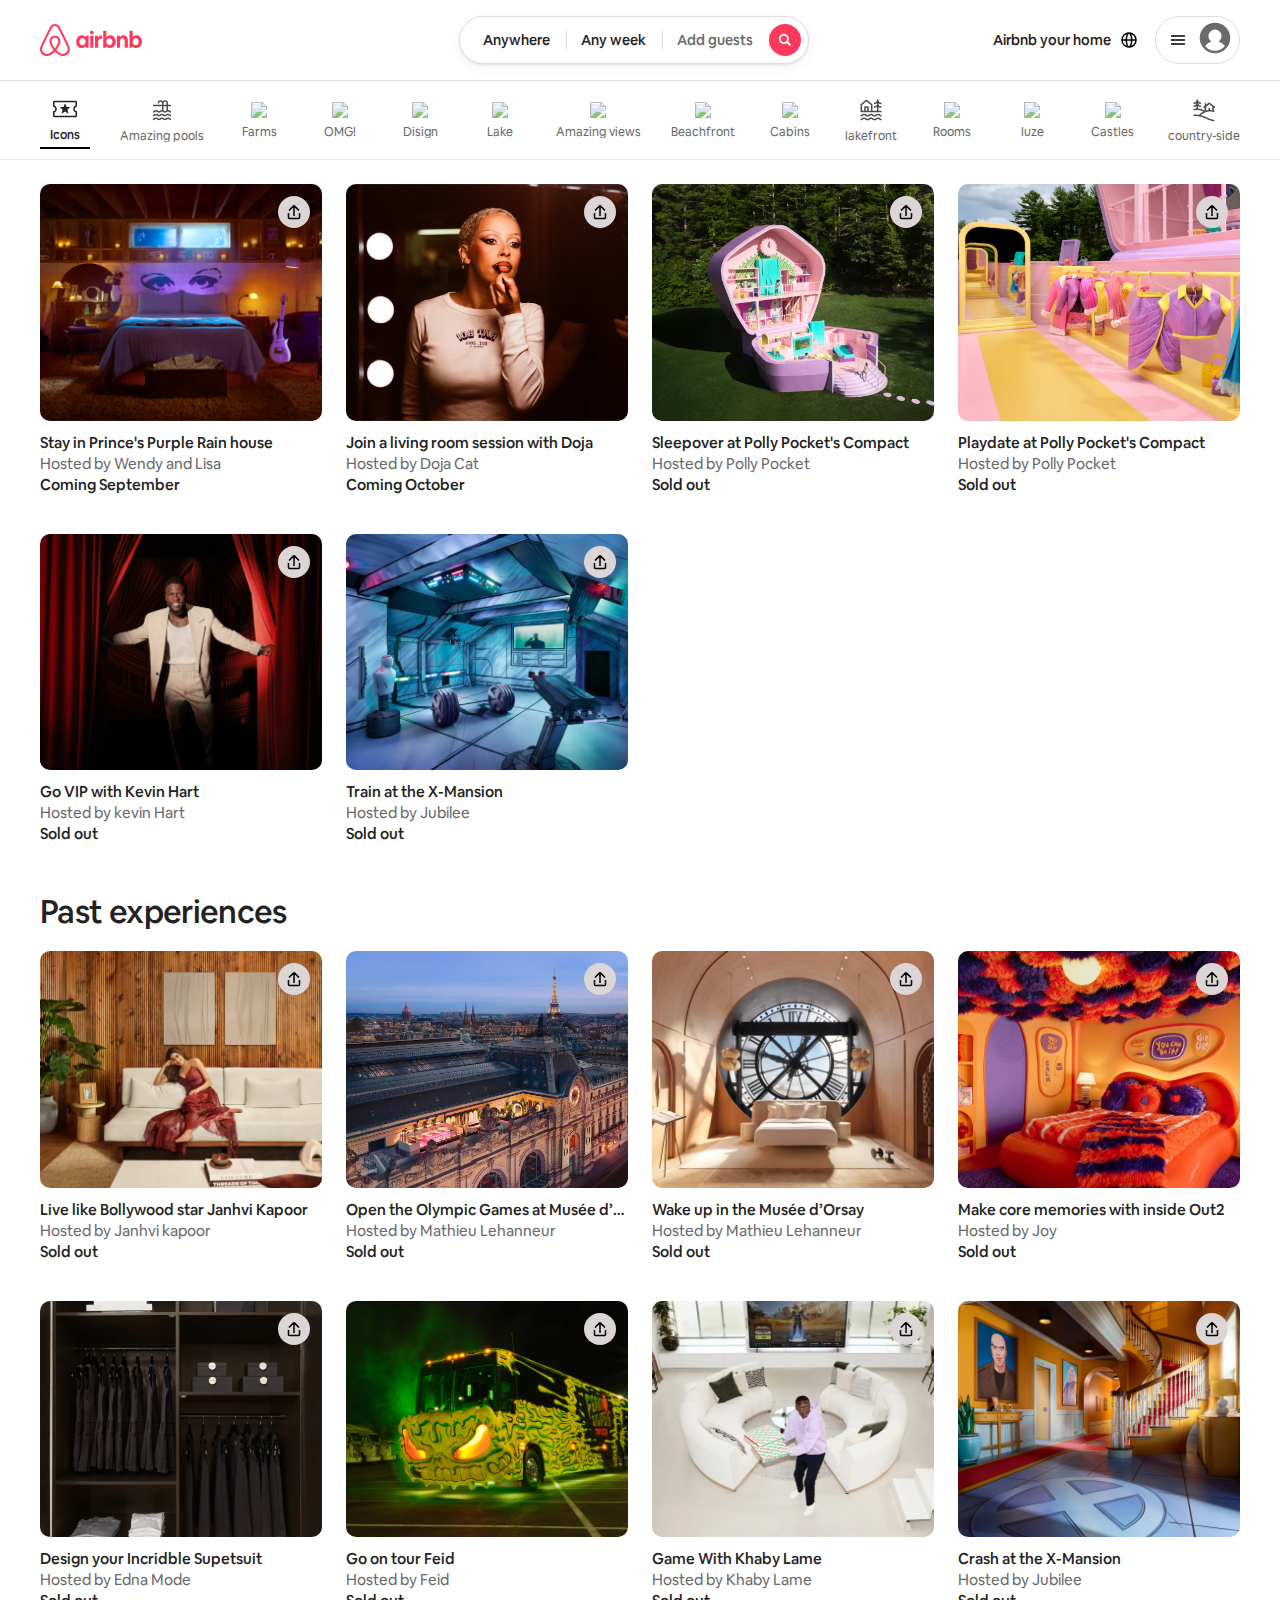
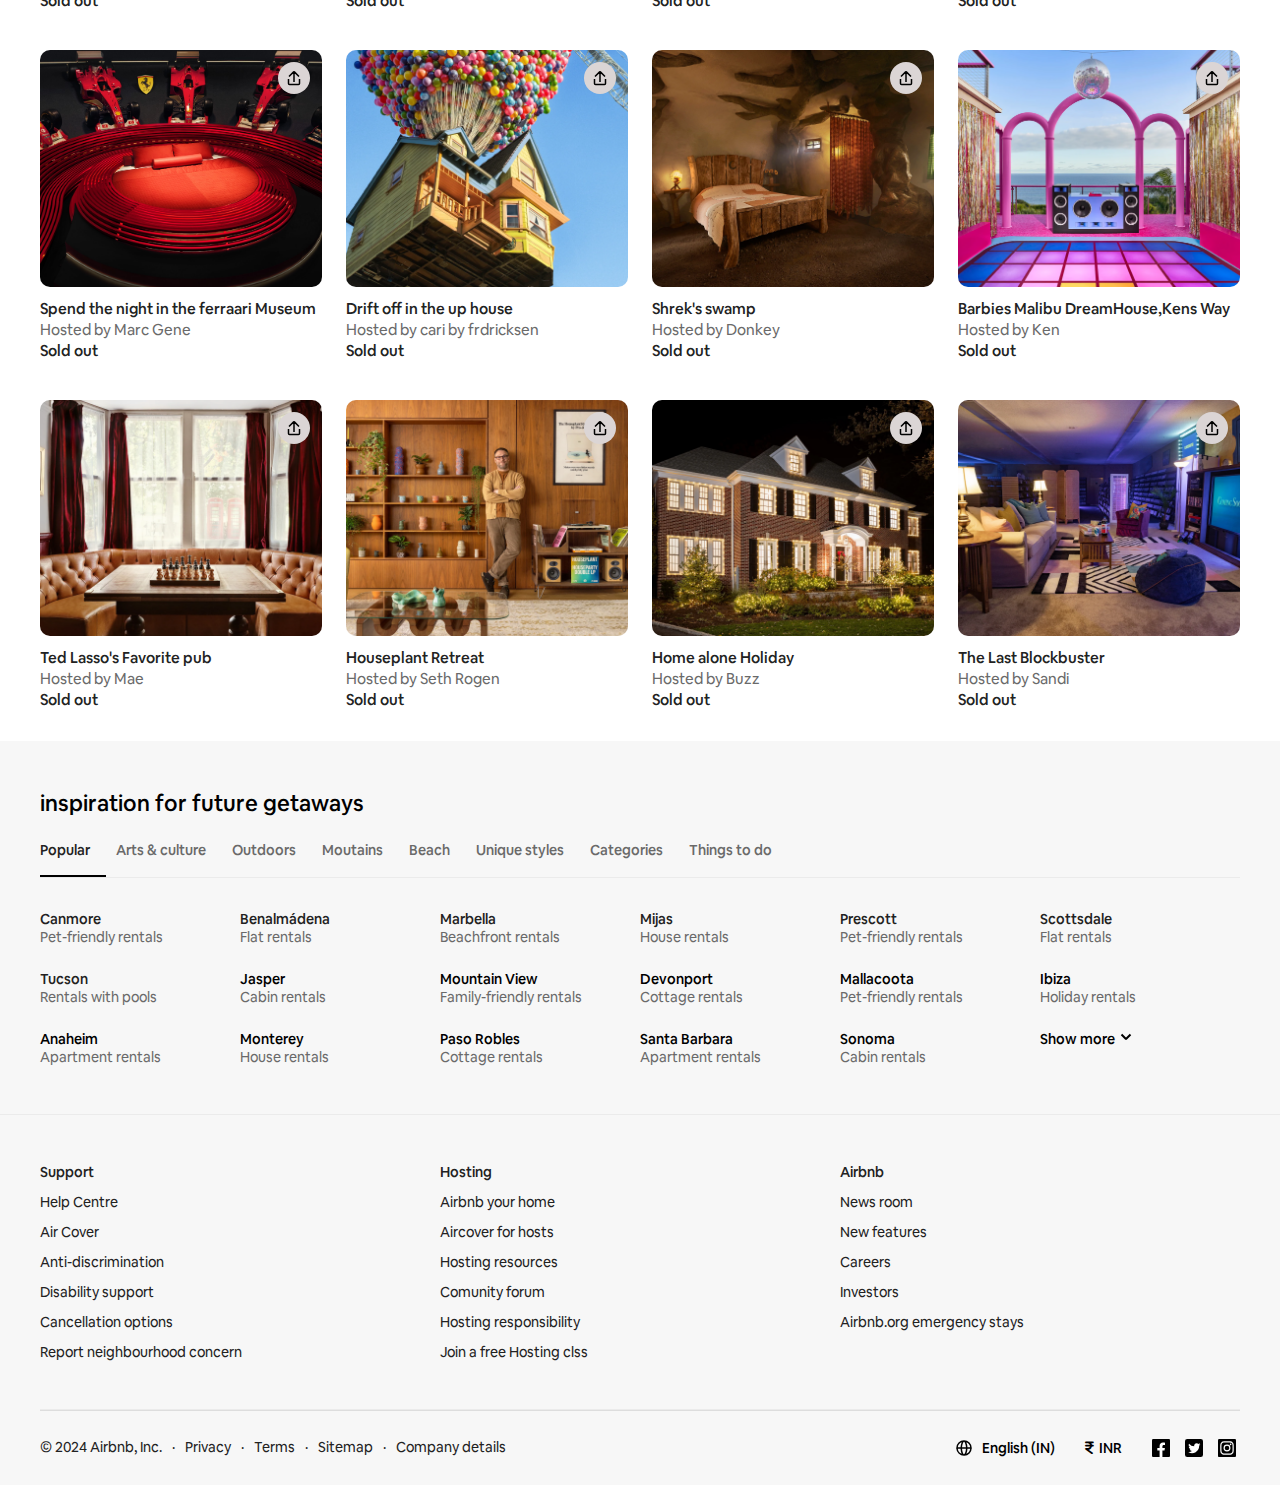
==== commit 1c4d754d: "image and nav bar trying pixel perfect in mobile" ====
--- a/project2.html
+++ b/project2.html
@@ -48,8 +48,10 @@
                 </div> 
                 <div class="three">
                     <span>Anywhere</span>
-                    <span>.Any week</span>
-                    <span>.Add guests</span>  
+                    <span>•</span>
+                    <span>Any week </span>
+                    <span>•</span>
+                    <span>Add guests</span>  
                 </div>
             </div>
             
--- a/style.css
+++ b/style.css
@@ -24,7 +24,7 @@
 
 }
 .one{
-    padding-left: 10px;
+    padding-left: 15px;
 }
 /* .container{
     margin: 14px 24px 0px;
@@ -47,21 +47,31 @@
     padding: 0px 4px;
     border-radius: 40px; 
     box-shadow: 0px 8px 16px #EBEBEB;
+    border-right:  rgb(34, 34, 34);
+    border-left:  rgb(34, 34, 34);
+    border-top:  rgb(34, 34, 34);
+    border-bottom:  rgb(34, 34, 34);
+    
+
 }
 .two{
     display: flex;
     flex-direction: column;
+    gap: 2px;
 }
 .three{
+    /* display: grid;
+    grid-template-columns: repeat(5,1fr); */
     display: flex;
     flex-direction: row;
-    gap: 10px;
+    gap: 5px;
     margin-bottom: 10px;
+    font-family: "yy";
 }
 .three span{
     text-overflow: ellipsis;
     white-space: nowrap;
-    min-width: 50px;
+   
     font-family: "yy";
     
     font-size: 0.75rem;
@@ -96,7 +106,7 @@
     padding: 0px 24px;
     grid-template-columns: repeat(13,1fr);
     justify-content: flex-start;
-    column-gap: 32px;
+    gap: 30px;
     overflow-x: scroll;
     border-bottom: 1px solid #EBEBEB;
 }
@@ -128,8 +138,9 @@
 
 .img{
     border-radius: 10px;
-    height: 285px;
+    /* height: 285px; */
     width: 100%;
+    height: 355.475px;
     object-fit: cover;
 }
 .subdiv{
@@ -137,7 +148,7 @@
     display: flex;
     flex-direction: column;
     justify-content: flex-start;
-    gap: 5px;
+    gap: 8px;
 }
 .arrow{
     position: absolute;
@@ -465,6 +476,8 @@
   
     .img{
          object-fit: cover;
+         /* image sizing  in pixel*/
+         height: 236.59px;
     }
      .rain span{
        white-space: nowrap;
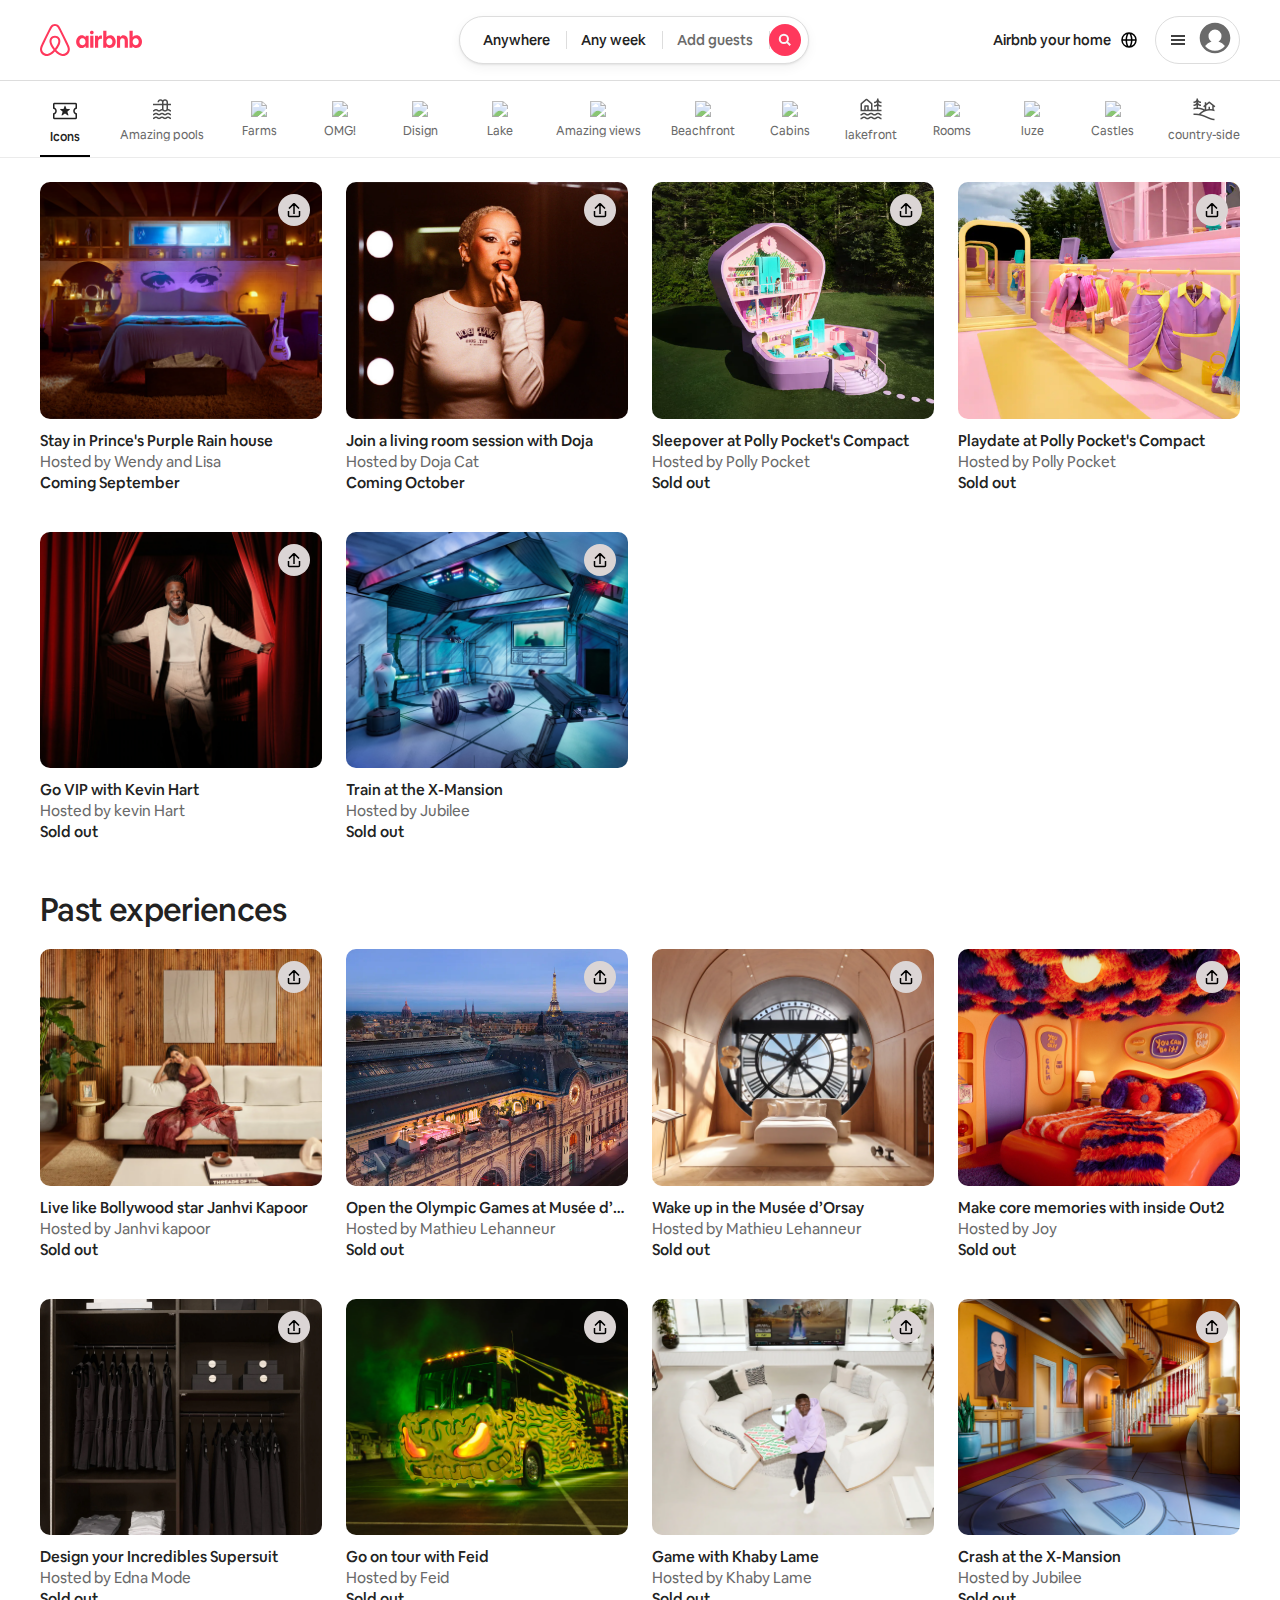
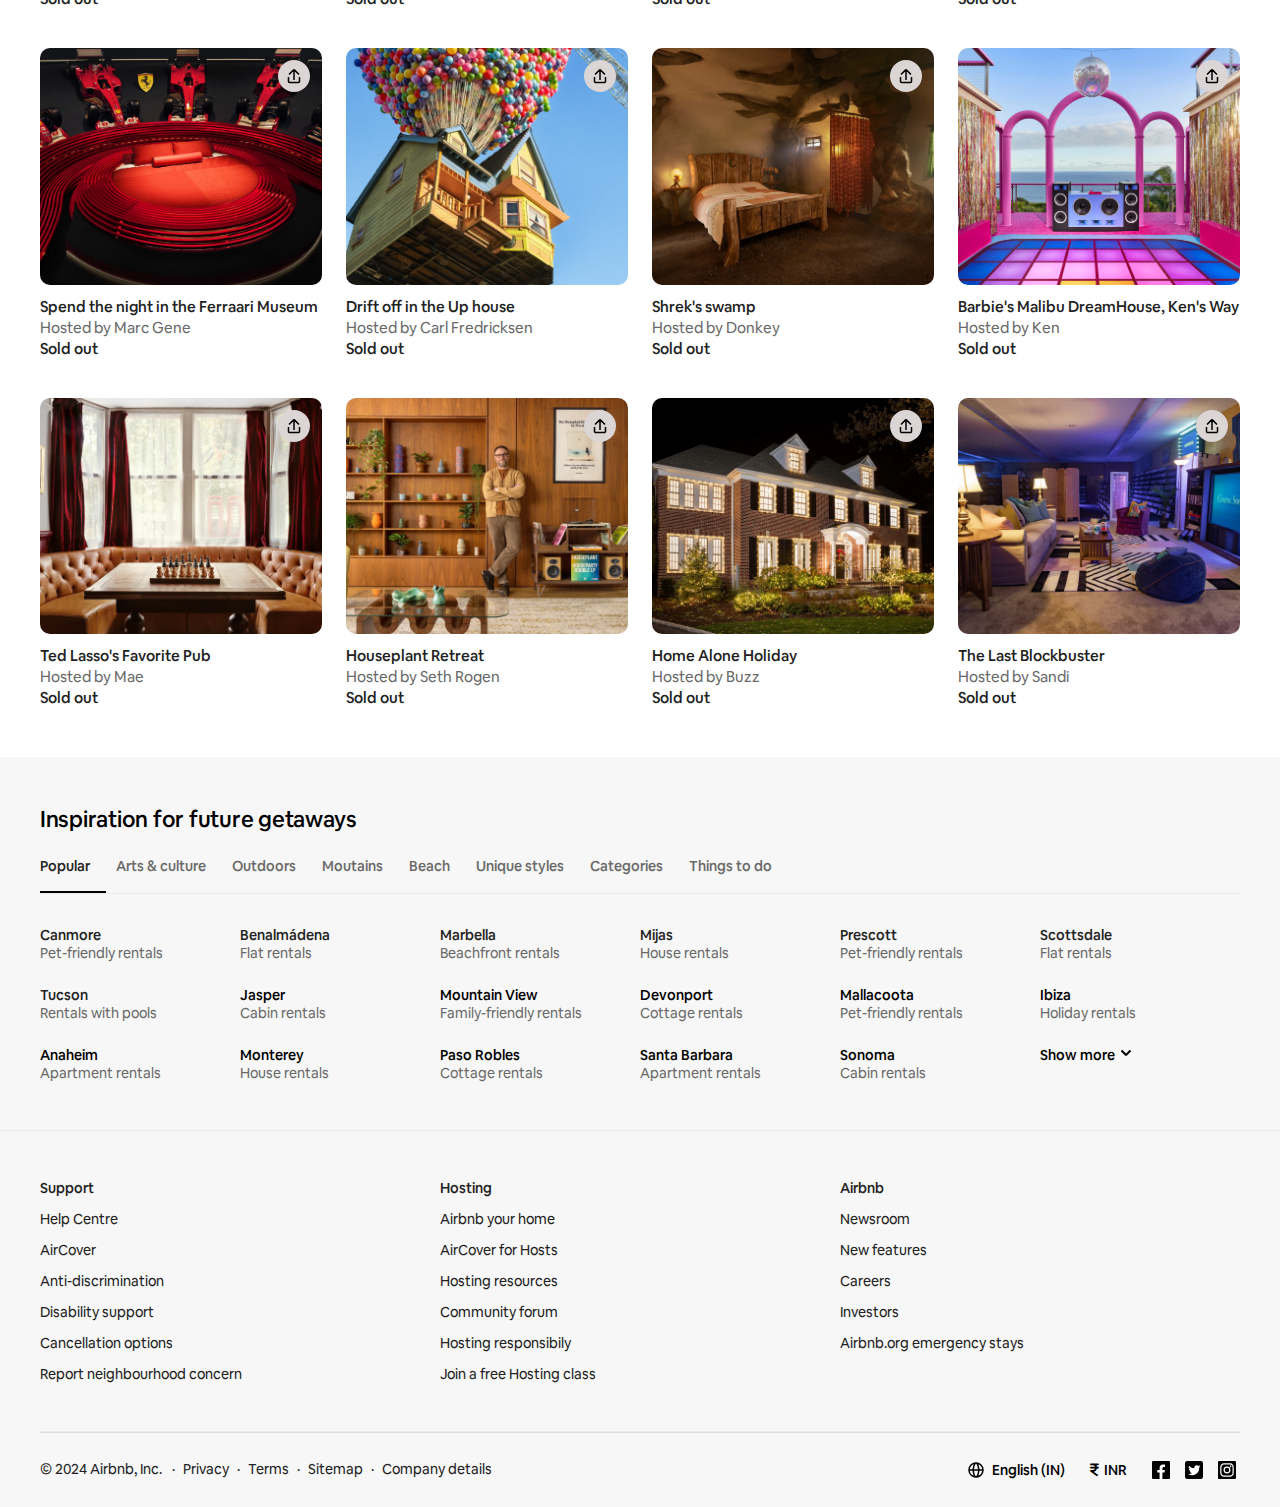
==== commit c1a83816: "sep 27 2024" ====
--- a/project2.html
+++ b/project2.html
@@ -357,7 +357,7 @@
                         
                     </div>
                     <div class="rain">
-                        <span>Design your Incridble Supetsuit</span>
+                        <span>Design your Incredibles Supersuit</span>
                         <span id="sp2">Hosted by Edna Mode</span>
                         <span>Sold out</span>
                     </div>
@@ -373,7 +373,7 @@
                         
                     </div>
                     <div class="rain">
-                        <span>Go on tour Feid </span>
+                        <span>Go on tour with Feid </span>
                         <span id="sp2">Hosted by Feid</span>
                         <span>Sold out</span>
                     </div>
@@ -389,7 +389,7 @@
                         
                     </div>
                     <div class="rain">
-                        <span>Game With Khaby Lame</span>
+                        <span>Game with Khaby Lame</span>
                         <span id="sp2">Hosted by  Khaby Lame</span>
                         <span>Sold out</span>
                     </div>
@@ -421,7 +421,7 @@
                         
                     </div>
                     <div class="rain">
-                        <span>Spend the night in the ferraari Museum</span>
+                        <span>Spend the night in the Ferraari Museum</span>
                         <span id="sp2">Hosted by Marc Gene</span>
                         <span>Sold out</span>
                     </div>
@@ -437,8 +437,8 @@
                         
                     </div>
                     <div class="rain">
-                        <span>Drift off in the up house</span>
-                        <span id="sp2">Hosted by cari by frdricksen</span>
+                        <span>Drift off in the Up house</span>
+                        <span id="sp2">Hosted by Carl Fredricksen</span>
                         <span>Sold out</span>
                     </div>
                 </div>
@@ -469,7 +469,7 @@
                         
                     </div>
                     <div class="rain">
-                        <span>Barbies Malibu DreamHouse,Kens Way </span>
+                        <span>Barbie's Malibu DreamHouse, Ken's Way </span>
                         <span id="sp2">Hosted by Ken</span>
                         <span>Sold out</span>
                     </div>
@@ -485,7 +485,7 @@
                         
                     </div>
                     <div class="rain">
-                        <span>Ted Lasso's  Favorite pub</span>
+                        <span>Ted Lasso's  Favorite Pub</span>
                         <span id="sp2">Hosted by  Mae</span>
                         <span>Sold out</span>
                     </div>
@@ -517,7 +517,7 @@
                         
                     </div>
                     <div class="rain">
-                        <span>Home alone Holiday</span>
+                        <span>Home Alone Holiday</span>
                         <span id="sp2">Hosted by Buzz</span>
                         <span>Sold out</span>
                     </div>
@@ -545,7 +545,7 @@
         <div class="navdiv">
             <div>
                 <div>
-                    <h6>inspiration for future getaways</h6>
+                    <h6>Inspiration for future getaways</h6>
                 </div>
                
                 <div class="categories">
@@ -648,7 +648,7 @@
                 
                     <span>Support</span>
                     <a href="">Help Centre</a>
-                    <a href="">Air Cover</a>
+                    <a href="">AirCover</a>
                     <a href="">Anti-discrimination</a>
                     <a href="">Disability support</a>
                     <a href="">Cancellation options</a>
@@ -657,16 +657,16 @@
                 <div class="end">
                     <span>Hosting</span>
                     <a href="">Airbnb your home</a>
-                    <a href="">Aircover for hosts</a>
+                    <a href="">AirCover for Hosts</a>
                     <a href="">Hosting resources</a>
-                    <a href="">Comunity forum</a>
-                    <a href="">Hosting responsibility</a>
-                    <a href="">Join  a free Hosting clss</a>
+                    <a href="">Community forum</a>
+                    <a href="">Hosting responsibily</a>
+                    <a href="">Join  a free Hosting class</a>
     
                 </div>
                 <div class="end">
                     <span>Airbnb</span>
-                    <a href="">News room</a>
+                    <a href="">Newsroom</a>
                     <a href="">New features</a>
                     <a href="">Careers</a>
                     <a href=""> Investors</a>
--- a/style.css
+++ b/style.css
@@ -118,7 +118,9 @@
     flex-direction: column;
     justify-content: center;
     align-items: center;
-    margin: 12px 0px 10px;
+    /* marginnnn */
+    /* margin: 12px 0px 10px; */
+    margin-top: 7px;
     padding: 4px 0px;
     border-bottom: 2px solid black;
     
@@ -211,6 +213,7 @@
     width: 100%;
     box-sizing: border-box;
     display: flex;
+    gap: 10px;
     justify-content: space-between;
     overflow-x: scroll;
     border-bottom: 1px solid #EBEBEB;
@@ -268,7 +271,7 @@
     margin: 0;
     display: flex;
     flex-direction: column;
-    gap: 12px;
+    gap: 13px;
     border-bottom: 1px solid #EBEBEB ; 
     background-color: #F7F7F7; 
     padding: 24px 0px;
@@ -322,19 +325,22 @@
     display: flex;
     align-items: center;
     justify-content: flex-start;
-    gap: 30px;
-    margin: 0px 0px 16px ;
+    gap: 25px;
+    margin-top: 9px;
+    /* margin: 0px 0px 16px ; */
    
 }
 .eng{
     display: flex;
     align-items: center;
-    gap: 10px;
+    gap: 8px;
 }
 .air{
-    padding:0px 24px;
+    
+    padding:24px;
     display: flex;
     flex-direction:column;
+    gap:19px;
     
    
 }
@@ -361,7 +367,7 @@
     display: flex;
     flex-direction: column;
     justify-content: center;
-    gap: 10px;
+    gap: 9px;
 }
 .prvcy span{
     font-family: "yy";
@@ -375,7 +381,7 @@
     flex-direction:row;
     align-items: center;
     justify-content: flex-start;
-    gap: 10px;
+    gap: 8px;
     margin: -4px;
     padding: 4px;
 }
@@ -399,7 +405,8 @@
     box-sizing: border-box;
 }
 .experiences{
-    margin: 24px 0px 32px;
+    /* margin: 24px 0px 32px; */
+    margin: 24px 0px 50px;
     padding:0px 24px ;
     box-sizing: border-box;
 }
@@ -427,6 +434,7 @@
     font-size: 1.375rem;
     font-weight: 500;
     font-family: "yy";
+    letter-spacing: -0.01625rem;
     display: flex;
     justify-content: flex-start;
     align-items: center;
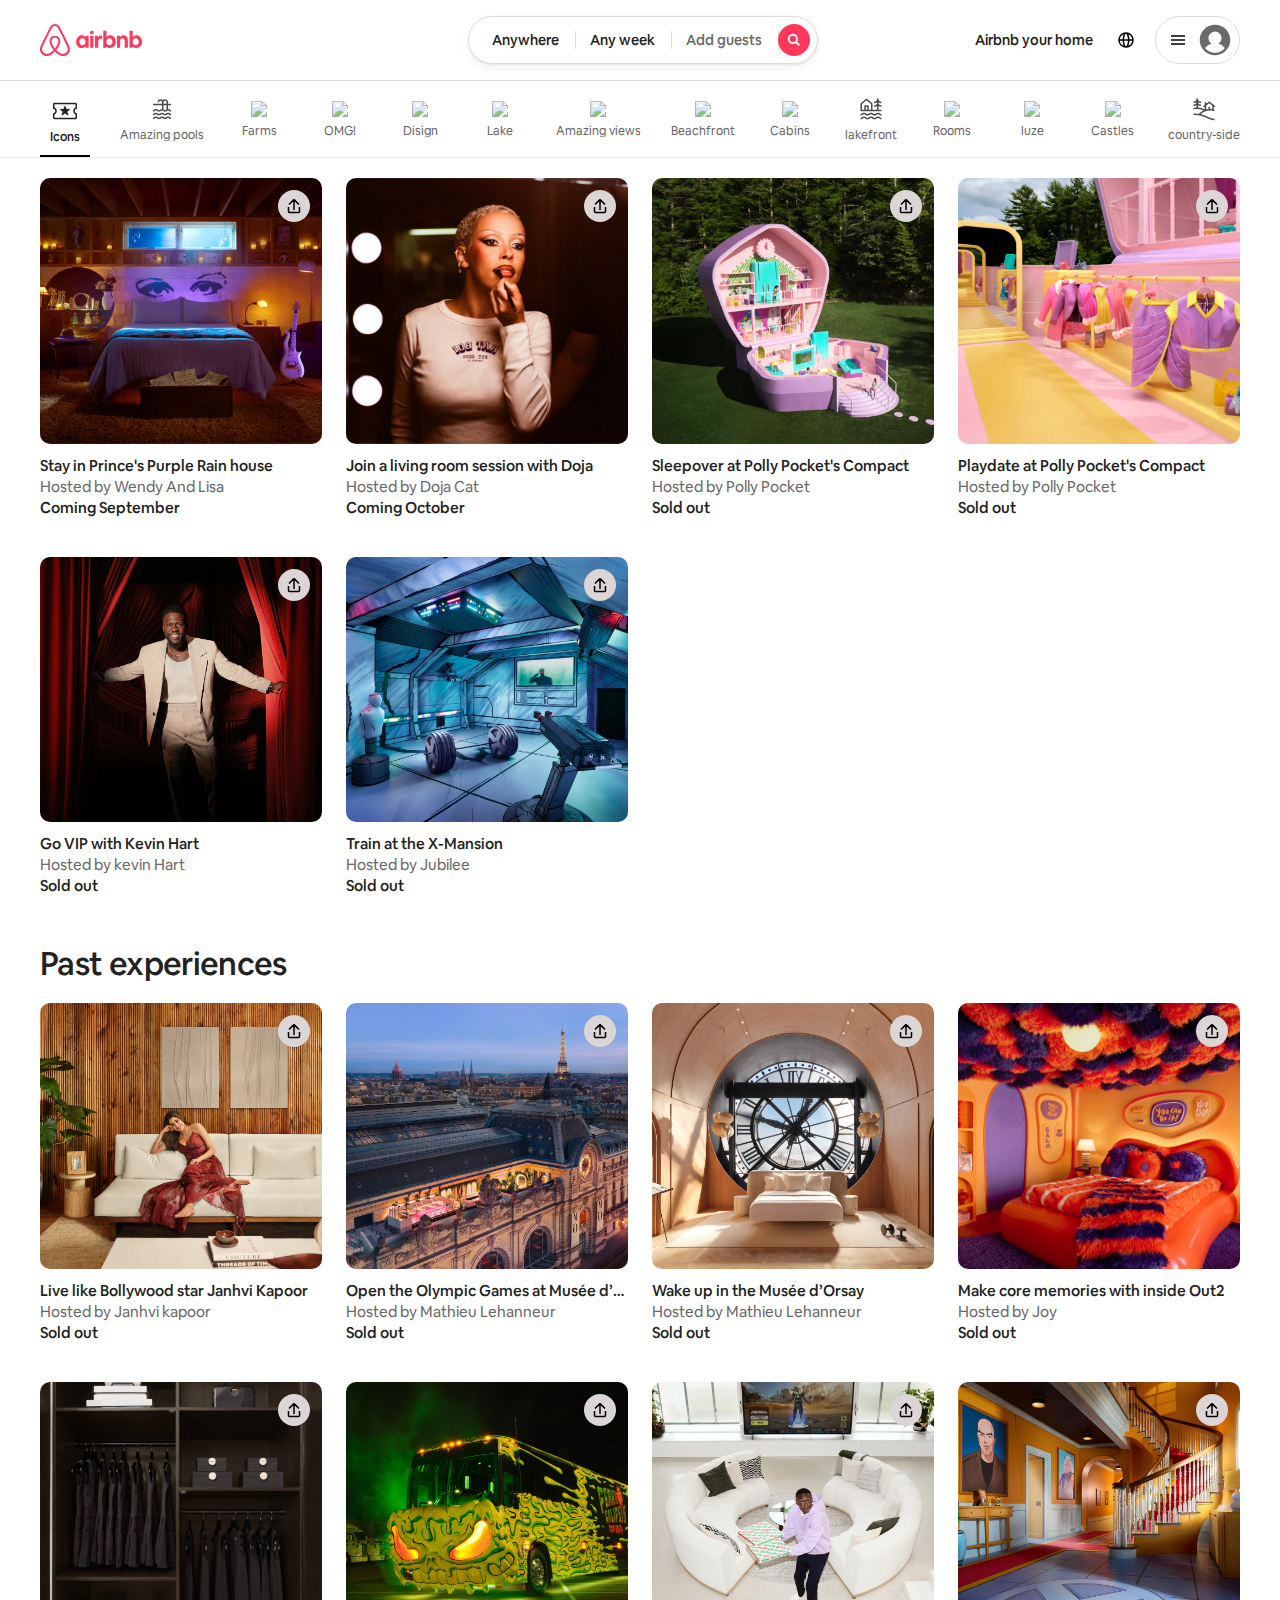
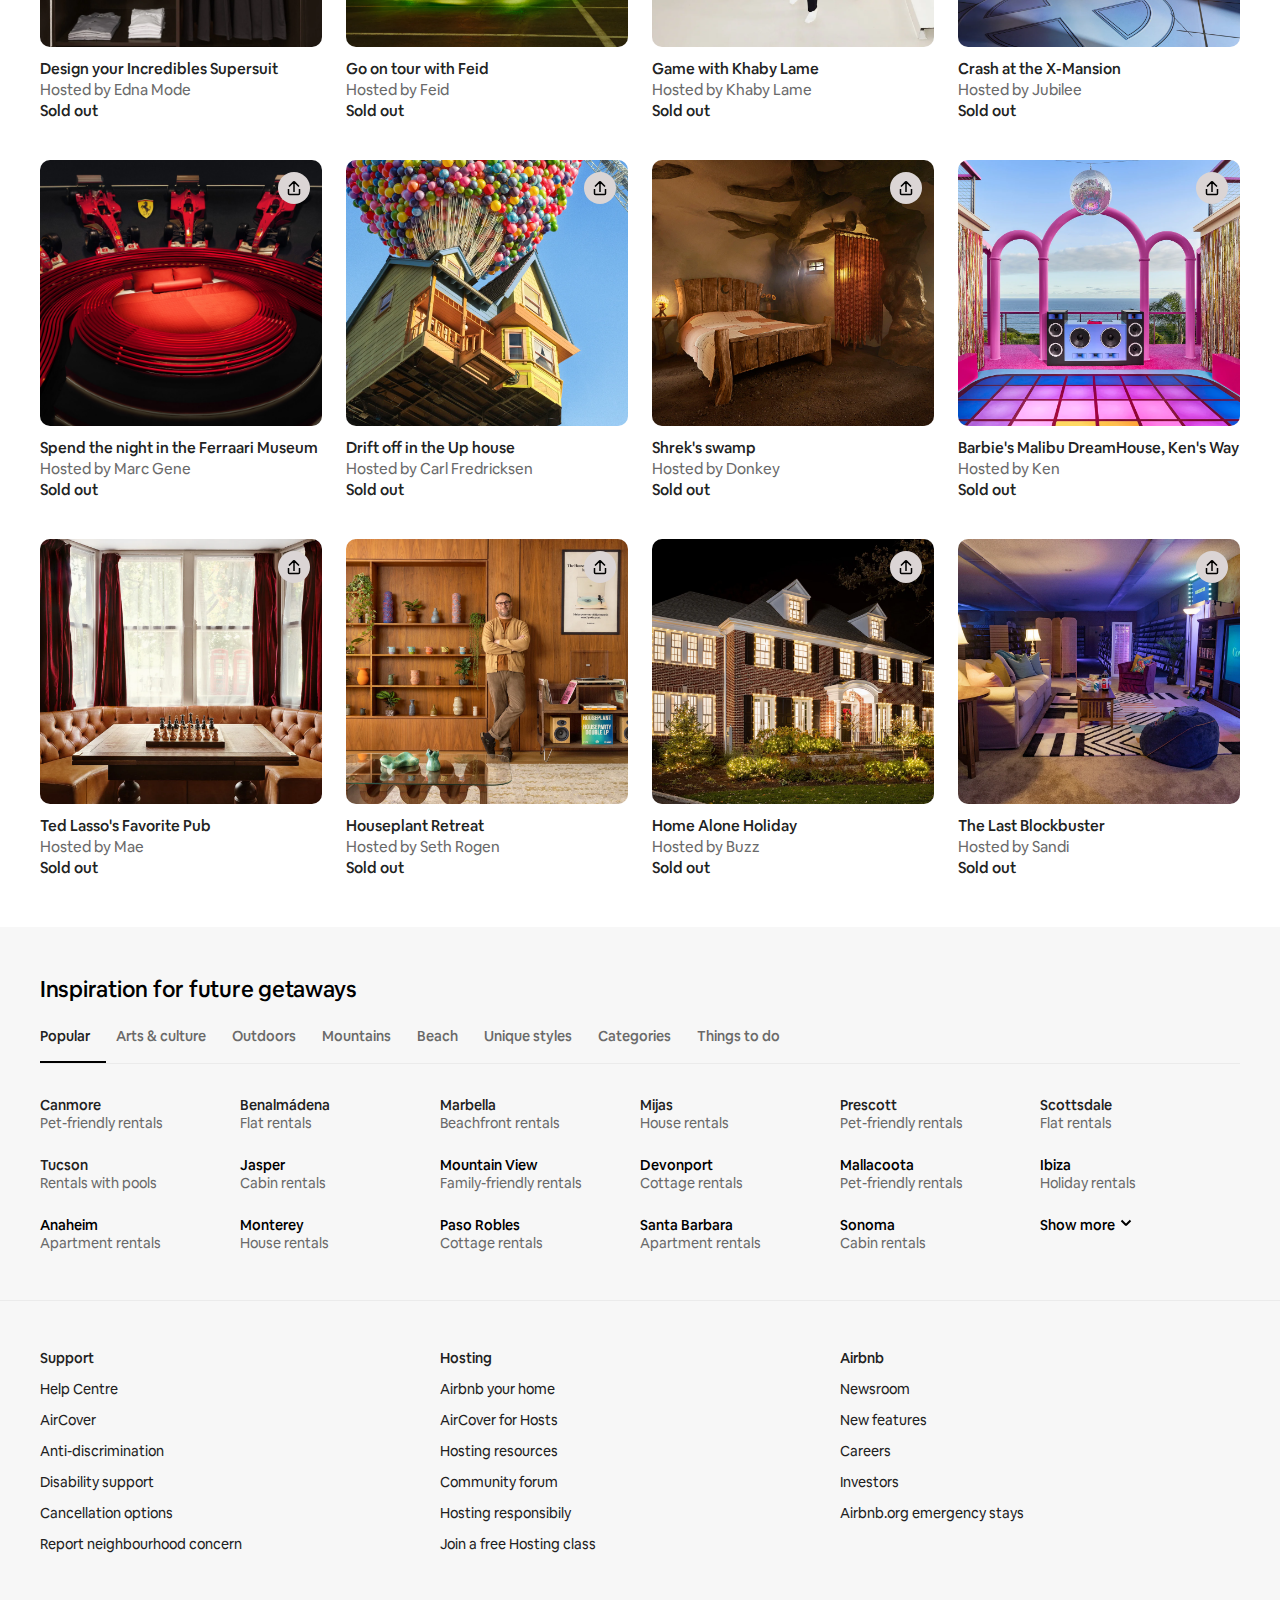
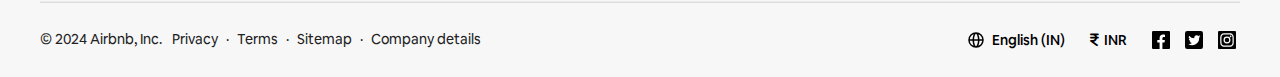
==== commit 84d7d35a: "8 54. sep24" ====
--- a/project2.html
+++ b/project2.html
@@ -14,7 +14,7 @@
         <nav>
             <div class="top">
                 <div>
-                    <div class="airtitle"><img src="/images/ABNB (1).png" width="35px" alt="anbb"></div>
+                    <div class="airtitle"><img src="/images/ABNB (1).png" width="30px" alt="anbb"></div>
                     <div class="titleair"><svg width="102" height="32" style="display: block;"><path d="M29.3864 22.7101C29.2429 22.3073 29.0752 21.9176 28.9157 21.5565C28.6701 21.0011 28.4129 20.4446 28.1641 19.9067L28.1444 19.864C25.9255 15.0589 23.5439 10.1881 21.0659 5.38701L20.9607 5.18316C20.7079 4.69289 20.4466 4.18596 20.1784 3.68786C19.8604 3.0575 19.4745 2.4636 19.0276 1.91668C18.5245 1.31651 17.8956 0.833822 17.1853 0.502654C16.475 0.171486 15.7005 -9.83959e-05 14.9165 4.23317e-08C14.1325 9.84805e-05 13.3581 0.171877 12.6478 0.503224C11.9376 0.834571 11.3088 1.31742 10.8059 1.91771C10.3595 2.46476 9.97383 3.05853 9.65572 3.68858C9.38521 4.19115 9.12145 4.70278 8.8664 5.19757L8.76872 5.38696C6.29061 10.1884 3.90903 15.0592 1.69015 19.8639L1.65782 19.9338C1.41334 20.463 1.16057 21.0102 0.919073 21.5563C0.75949 21.9171 0.592009 22.3065 0.448355 22.7103C0.0369063 23.8104 -0.094204 24.9953 0.0668098 26.1585C0.237562 27.334 0.713008 28.4447 1.44606 29.3804C2.17911 30.3161 3.14434 31.0444 4.24614 31.4932C5.07835 31.8299 5.96818 32.002 6.86616 32C7.14824 31.9999 7.43008 31.9835 7.71027 31.9509C8.846 31.8062 9.94136 31.4366 10.9321 30.8639C12.2317 30.1338 13.5152 29.0638 14.9173 27.5348C16.3194 29.0638 17.6029 30.1338 18.9025 30.8639C19.8932 31.4367 20.9886 31.8062 22.1243 31.9509C22.4045 31.9835 22.6864 31.9999 22.9685 32C23.8664 32.002 24.7561 31.8299 25.5883 31.4932C26.6901 31.0444 27.6554 30.3161 28.3885 29.3804C29.1216 28.4447 29.5971 27.3341 29.7679 26.1585C29.9287 24.9952 29.7976 23.8103 29.3864 22.7101ZM14.9173 24.377C13.1816 22.1769 12.0678 20.1338 11.677 18.421C11.5169 17.7792 11.4791 17.1131 11.5656 16.4573C11.6339 15.9766 11.8105 15.5176 12.0821 15.1148C12.4163 14.6814 12.8458 14.3304 13.3374 14.0889C13.829 13.8475 14.3696 13.7219 14.9175 13.7219C15.4655 13.722 16.006 13.8476 16.4976 14.0892C16.9892 14.3307 17.4186 14.6817 17.7528 15.1151C18.0244 15.5181 18.201 15.9771 18.2693 16.4579C18.3556 17.114 18.3177 17.7803 18.1573 18.4223C17.7661 20.1349 16.6526 22.1774 14.9173 24.377ZM27.7406 25.8689C27.6212 26.6908 27.2887 27.4674 26.7762 28.1216C26.2636 28.7759 25.5887 29.2852 24.8183 29.599C24.0393 29.9111 23.1939 30.0217 22.3607 29.9205C21.4946 29.8089 20.6599 29.5239 19.9069 29.0824C18.7501 28.4325 17.5791 27.4348 16.2614 25.9712C18.3591 23.3846 19.669 21.0005 20.154 18.877C20.3723 17.984 20.4196 17.0579 20.2935 16.1475C20.1791 15.3632 19.8879 14.615 19.4419 13.9593C18.9194 13.2519 18.2378 12.6768 17.452 12.2805C16.6661 11.8842 15.798 11.6777 14.9175 11.6777C14.0371 11.6777 13.1689 11.8841 12.383 12.2803C11.5971 12.6765 10.9155 13.2515 10.393 13.9589C9.94707 14.6144 9.65591 15.3624 9.5414 16.1465C9.41524 17.0566 9.4623 17.9822 9.68011 18.8749C10.1648 20.9993 11.4748 23.384 13.5732 25.9714C12.2555 27.4348 11.0845 28.4325 9.92769 29.0825C9.17468 29.5239 8.34007 29.809 7.47395 29.9205C6.64065 30.0217 5.79525 29.9111 5.0162 29.599C4.24581 29.2852 3.57092 28.7759 3.05838 28.1217C2.54585 27.4674 2.21345 26.6908 2.09411 25.8689C1.97932 25.0334 2.07701 24.1825 2.37818 23.3946C2.49266 23.0728 2.62663 22.757 2.7926 22.3818C3.0274 21.851 3.27657 21.3115 3.51759 20.7898L3.54996 20.7197C5.75643 15.9419 8.12481 11.0982 10.5894 6.32294L10.6875 6.13283C10.9384 5.64601 11.1979 5.14267 11.4597 4.6563C11.7101 4.15501 12.0132 3.68171 12.3639 3.2444C12.6746 2.86903 13.0646 2.56681 13.5059 2.35934C13.9473 2.15186 14.4291 2.04426 14.9169 2.04422C15.4047 2.04418 15.8866 2.15171 16.3279 2.35911C16.7693 2.56651 17.1593 2.86867 17.4701 3.24399C17.821 3.68097 18.1242 4.15411 18.3744 4.65538C18.6338 5.13742 18.891 5.63623 19.1398 6.11858L19.2452 6.32315C21.7097 11.0979 24.078 15.9415 26.2847 20.7201L26.3046 20.7631C26.5498 21.2936 26.8033 21.8419 27.042 22.382C27.2082 22.7577 27.3424 23.0738 27.4566 23.3944C27.7576 24.1824 27.8553 25.0333 27.7406 25.8689Z" fill="#FF385C"></path><path d="M41.6847 24.1196C40.8856 24.1196 40.1505 23.9594 39.4792 23.6391C38.808 23.3188 38.2327 22.8703 37.7212 22.2937C37.2098 21.7172 36.8263 21.0445 36.5386 20.3078C36.2509 19.539 36.123 18.7062 36.123 17.8093C36.123 16.9124 36.2829 16.0475 36.5705 15.2787C36.8582 14.51 37.2737 13.8373 37.7852 13.2287C38.2966 12.6521 38.9039 12.1716 39.6071 11.8513C40.3103 11.531 41.0455 11.3708 41.8765 11.3708C42.6756 11.3708 43.3788 11.531 44.0181 11.8833C44.6574 12.2037 45.1688 12.6841 45.5843 13.2927L45.6802 11.7232H48.6209V23.7992H45.6802L45.5843 22.0375C45.1688 22.6781 44.6254 23.1906 43.9222 23.575C43.2829 23.9274 42.5158 24.1196 41.6847 24.1196ZM42.4519 21.2367C43.0272 21.2367 43.5386 21.0765 44.0181 20.7882C44.4656 20.4679 44.8172 20.0515 45.1049 19.539C45.3606 19.0265 45.4884 18.4179 45.4884 17.7452C45.4884 17.0725 45.3606 16.4639 45.1049 15.9514C44.8492 15.4389 44.4656 15.0225 44.0181 14.7022C43.5706 14.3818 43.0272 14.2537 42.4519 14.2537C41.8765 14.2537 41.3651 14.4139 40.8856 14.7022C40.4382 15.0225 40.0866 15.4389 39.7989 15.9514C39.5432 16.4639 39.4153 17.0725 39.4153 17.7452C39.4153 18.4179 39.5432 19.0265 39.7989 19.539C40.0546 20.0515 40.4382 20.4679 40.8856 20.7882C41.3651 21.0765 41.8765 21.2367 42.4519 21.2367ZM53.6392 8.4559C53.6392 8.80825 53.5753 9.12858 53.4154 9.38483C53.2556 9.64109 53.0319 9.86531 52.7442 10.0255C52.4565 10.1856 52.1369 10.2497 51.8173 10.2497C51.4976 10.2497 51.178 10.1856 50.8903 10.0255C50.6026 9.86531 50.3789 9.64109 50.2191 9.38483C50.0592 9.09654 49.9953 8.80825 49.9953 8.4559C49.9953 8.10355 50.0592 7.78323 50.2191 7.52697C50.3789 7.23868 50.6026 7.04649 50.8903 6.88633C51.178 6.72617 51.4976 6.66211 51.8173 6.66211C52.1369 6.66211 52.4565 6.72617 52.7442 6.88633C53.0319 7.04649 53.2556 7.27072 53.4154 7.52697C53.5433 7.78323 53.6392 8.07152 53.6392 8.4559ZM50.2191 23.7672V11.6911H53.4154V23.7672H50.2191V23.7672ZM61.9498 14.8623V14.8943C61.79 14.8303 61.5982 14.7982 61.4383 14.7662C61.2466 14.7342 61.0867 14.7342 60.895 14.7342C60 14.7342 59.3287 14.9904 58.8812 15.535C58.4018 16.0795 58.178 16.8483 58.178 17.8413V23.7672H54.9817V11.6911H57.9223L58.0182 13.517C58.3379 12.8763 58.7214 12.3958 59.2648 12.0435C59.7762 11.6911 60.3835 11.531 61.0867 11.531C61.3105 11.531 61.5342 11.563 61.726 11.595C61.8219 11.6271 61.8858 11.6271 61.9498 11.6591V14.8623ZM63.2283 23.7672V6.72617H66.4247V13.2287C66.8722 12.6521 67.3836 12.2036 68.0229 11.8513C68.6622 11.531 69.3654 11.3388 70.1645 11.3388C70.9635 11.3388 71.6987 11.4989 72.3699 11.8193C73.0412 12.1396 73.6165 12.588 74.128 13.1646C74.6394 13.7412 75.0229 14.4139 75.3106 15.1506C75.5983 15.9194 75.7261 16.7522 75.7261 17.6491C75.7261 18.546 75.5663 19.4109 75.2787 20.1796C74.991 20.9484 74.5755 21.6211 74.064 22.2297C73.5526 22.8063 72.9453 23.2867 72.2421 23.6071C71.5389 23.9274 70.8037 24.0875 69.9727 24.0875C69.1736 24.0875 68.4704 23.9274 67.8311 23.575C67.1918 23.2547 66.6804 22.7742 66.2649 22.1656L66.169 23.7352L63.2283 23.7672ZM69.3973 21.2367C69.9727 21.2367 70.4841 21.0765 70.9635 20.7882C71.411 20.4679 71.7626 20.0515 72.0503 19.539C72.306 19.0265 72.4339 18.4179 72.4339 17.7452C72.4339 17.0725 72.306 16.4639 72.0503 15.9514C71.7626 15.4389 71.411 15.0225 70.9635 14.7022C70.5161 14.3818 69.9727 14.2537 69.3973 14.2537C68.822 14.2537 68.3106 14.4139 67.8311 14.7022C67.3836 15.0225 67.032 15.4389 66.7443 15.9514C66.4886 16.4639 66.3608 17.0725 66.3608 17.7452C66.3608 18.4179 66.4886 19.0265 66.7443 19.539C67 20.0515 67.3836 20.4679 67.8311 20.7882C68.3106 21.0765 68.822 21.2367 69.3973 21.2367ZM76.9408 23.7672V11.6911H79.8814L79.9773 13.2607C80.3289 12.6841 80.8084 12.2357 81.4157 11.8833C82.023 11.531 82.7262 11.3708 83.5253 11.3708C84.4203 11.3708 85.1874 11.595 85.8267 12.0115C86.4979 12.4279 87.0094 13.0365 87.361 13.8053C87.7126 14.574 87.9043 15.5029 87.9043 16.56V23.7992H84.708V16.9764C84.708 16.1436 84.5162 15.4709 84.1326 14.9904C83.7491 14.51 83.2376 14.2537 82.5664 14.2537C82.0869 14.2537 81.6714 14.3498 81.2878 14.574C80.9362 14.7982 80.6486 15.0865 80.4248 15.503C80.2011 15.8873 80.1052 16.3678 80.1052 16.8483V23.7672H76.9408V23.7672ZM89.5025 23.7672V6.72617H92.6989V13.2287C93.1464 12.6521 93.6578 12.2036 94.2971 11.8513C94.9364 11.531 95.6396 11.3388 96.4387 11.3388C97.2378 11.3388 97.9729 11.4989 98.6442 11.8193C99.3154 12.1396 99.8907 12.588 100.402 13.1646C100.914 13.7412 101.297 14.4139 101.585 15.1506C101.873 15.9194 102 16.7522 102 17.6491C102 18.546 101.841 19.4109 101.553 20.1796C101.265 20.9484 100.85 21.6211 100.338 22.2297C99.8268 22.8063 99.2195 23.2867 98.5163 23.6071C97.8131 23.9274 97.0779 24.0875 96.2469 24.0875C95.4478 24.0875 94.7446 23.9274 94.1053 23.575C93.466 23.2547 92.9546 22.7742 92.5391 22.1656L92.4432 23.7352L89.5025 23.7672ZM95.7035 21.2367C96.2788 21.2367 96.7903 21.0765 97.2697 20.7882C97.7172 20.4679 98.0688 20.0515 98.3565 19.539C98.6122 19.0265 98.7401 18.4179 98.7401 17.7452C98.7401 17.0725 98.6122 16.4639 98.3565 15.9514C98.1008 15.4389 97.7172 15.0225 97.2697 14.7022C96.8222 14.3818 96.2788 14.2537 95.7035 14.2537C95.1281 14.2537 94.6167 14.4139 94.1373 14.7022C93.6898 15.0225 93.3382 15.4389 93.0505 15.9514C92.7628 16.4639 92.6669 17.0725 92.6669 17.7452C92.6669 18.4179 92.7948 19.0265 93.0505 19.539C93.3062 20.0515 93.6898 20.4679 94.1373 20.7882C94.6167 21.0765 95.0962 21.2367 95.7035 21.2367Z" fill="#FF385C"></path></svg></div>
                 </div>
                 <div class="topone">
@@ -185,7 +185,7 @@
                 </div>
                 <div class="rain">
                     <span>Stay in Prince's Purple Rain house</span>
-                    <span id="sp2">Hosted by Wendy and Lisa</span>
+                    <span id="sp2">Hosted by Wendy And Lisa</span>
                     <span>Coming September</span>
                 </div>
             </div>
@@ -552,7 +552,7 @@
                     <div class="popular"><p id="po-p">Popular</p></div>
                     <p>Arts & culture</p>
                     <p>Outdoors</p>
-                    <p>Moutains</p>
+                    <p>Mountains</p>
                     <p>Beach</p>
                     <p>Unique styles</p>
                     <p>Categories</p>
--- a/style.css
+++ b/style.css
@@ -400,7 +400,8 @@
     grid-gap: 40px;
     /* min-width: 375px; */
     max-width: 100%;
-    margin: 24px 0px 0px;
+    /* margindecresed */
+    margin: 20px 0px 0px;
     padding:0px 24px;
     box-sizing: border-box;
 }
@@ -485,7 +486,7 @@
     .img{
          object-fit: cover;
          /* image sizing  in pixel*/
-         height: 236.59px;
+         height: 256.59px;
     }
      .rain span{
        white-space: nowrap;
@@ -550,13 +551,17 @@
     /* .end0{
         padding: 0px 40px;
     } */
+    .img{
+        height:315.59px;
+    } 
+    
     
     .top{
         
         display: flex;
         justify-content: space-between;
         align-items: center;
-         padding: 0px 40px; 
+        padding: 0px 40px; 
         border-bottom: 1px solid #dddddd;
         /* padding-bottom: 20px; */
         /* padding-top: 15px; */
@@ -577,7 +582,7 @@
         border: 1px solid #dddddd;
         border-radius: 40px;
         box-shadow: 0 1px 2px rgba(0,0,0,0.08),0 4px 12px rgba(0,0,0,0.05);
-        
+        /* margin-left: 19%; */
        
     }
     .search{
@@ -616,8 +621,12 @@
     .container{
         padding-top: unset;
     }
+    .topthree img{
+        margin-top: 4px;
+    }
     
     .yjkkui{
+        gap: 3px;
         display: flex;
         justify-content: flex-end;
         align-items: center;
@@ -645,6 +654,7 @@
         align-items: center;
         justify-content: flex-end;
         margin-right: 8px;
+        gap: 15px;
 
         
 
@@ -704,6 +714,13 @@
         display: grid;
         grid-template-columns: repeat(3,1fr);
     }
+    .end{
+        padding: 48px 0px;
+    }
+    .topone{
+        margin-left: 15%;
+    }
+   
     
 }
 @media screen and (min-width:1140px) {
@@ -755,11 +772,14 @@
         gap: 10px;
     }
     .topone{
-        margin-left: 11%;
+        margin-left: 14%;
     }
     .air{
         border-top: 1px solid #dddddd;
         margin: 0px 40px;
+    }
+    .img{
+        height: 265.59px;
     }
 
 
@@ -782,18 +802,19 @@
        
         padding-left: 80px;
         padding-right: 80px;
-    } */
-    .end{
+    }
+    /* .end{
         padding: 48px 0px;
     }
-   
+    */
     .end2{
         margin: 0px 0px 0px;
         padding: 4px;
-    }
+    } */
     #dot{
         display: inline;
     }
+    
 
     
 }
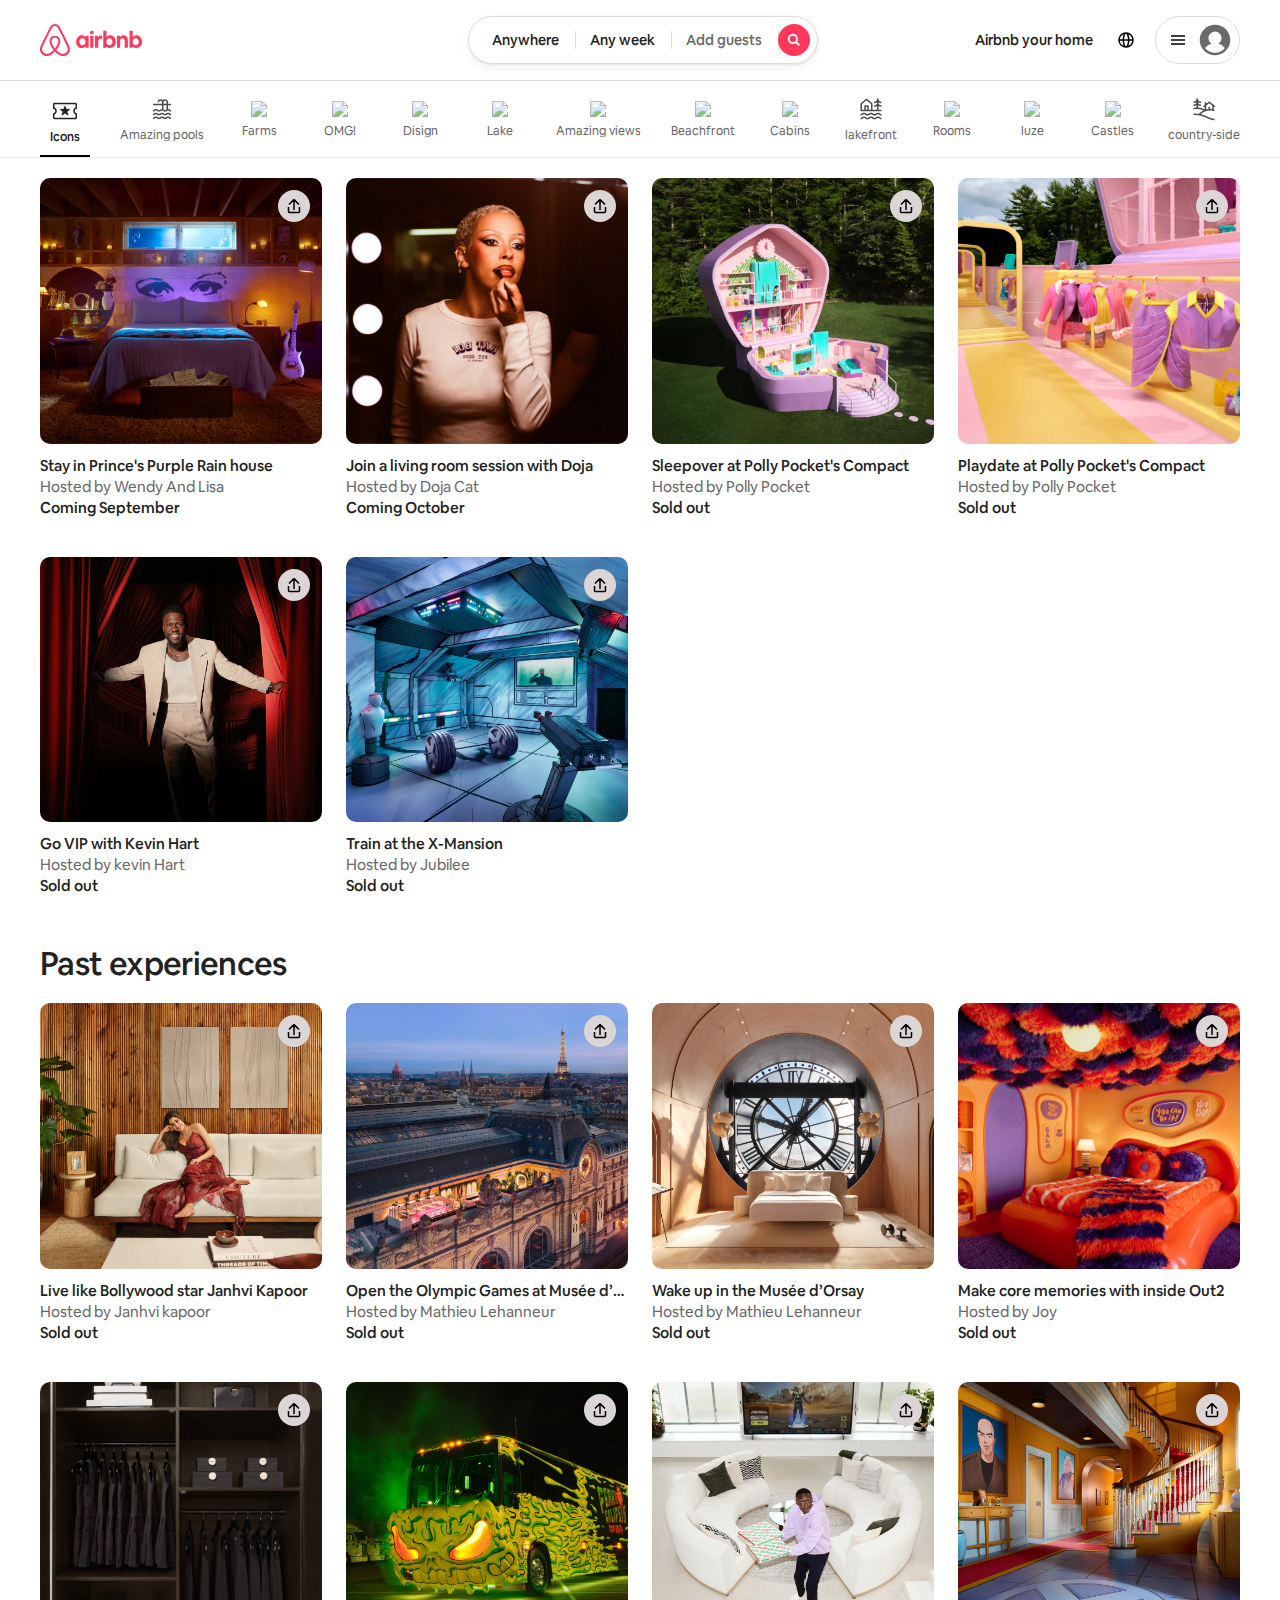
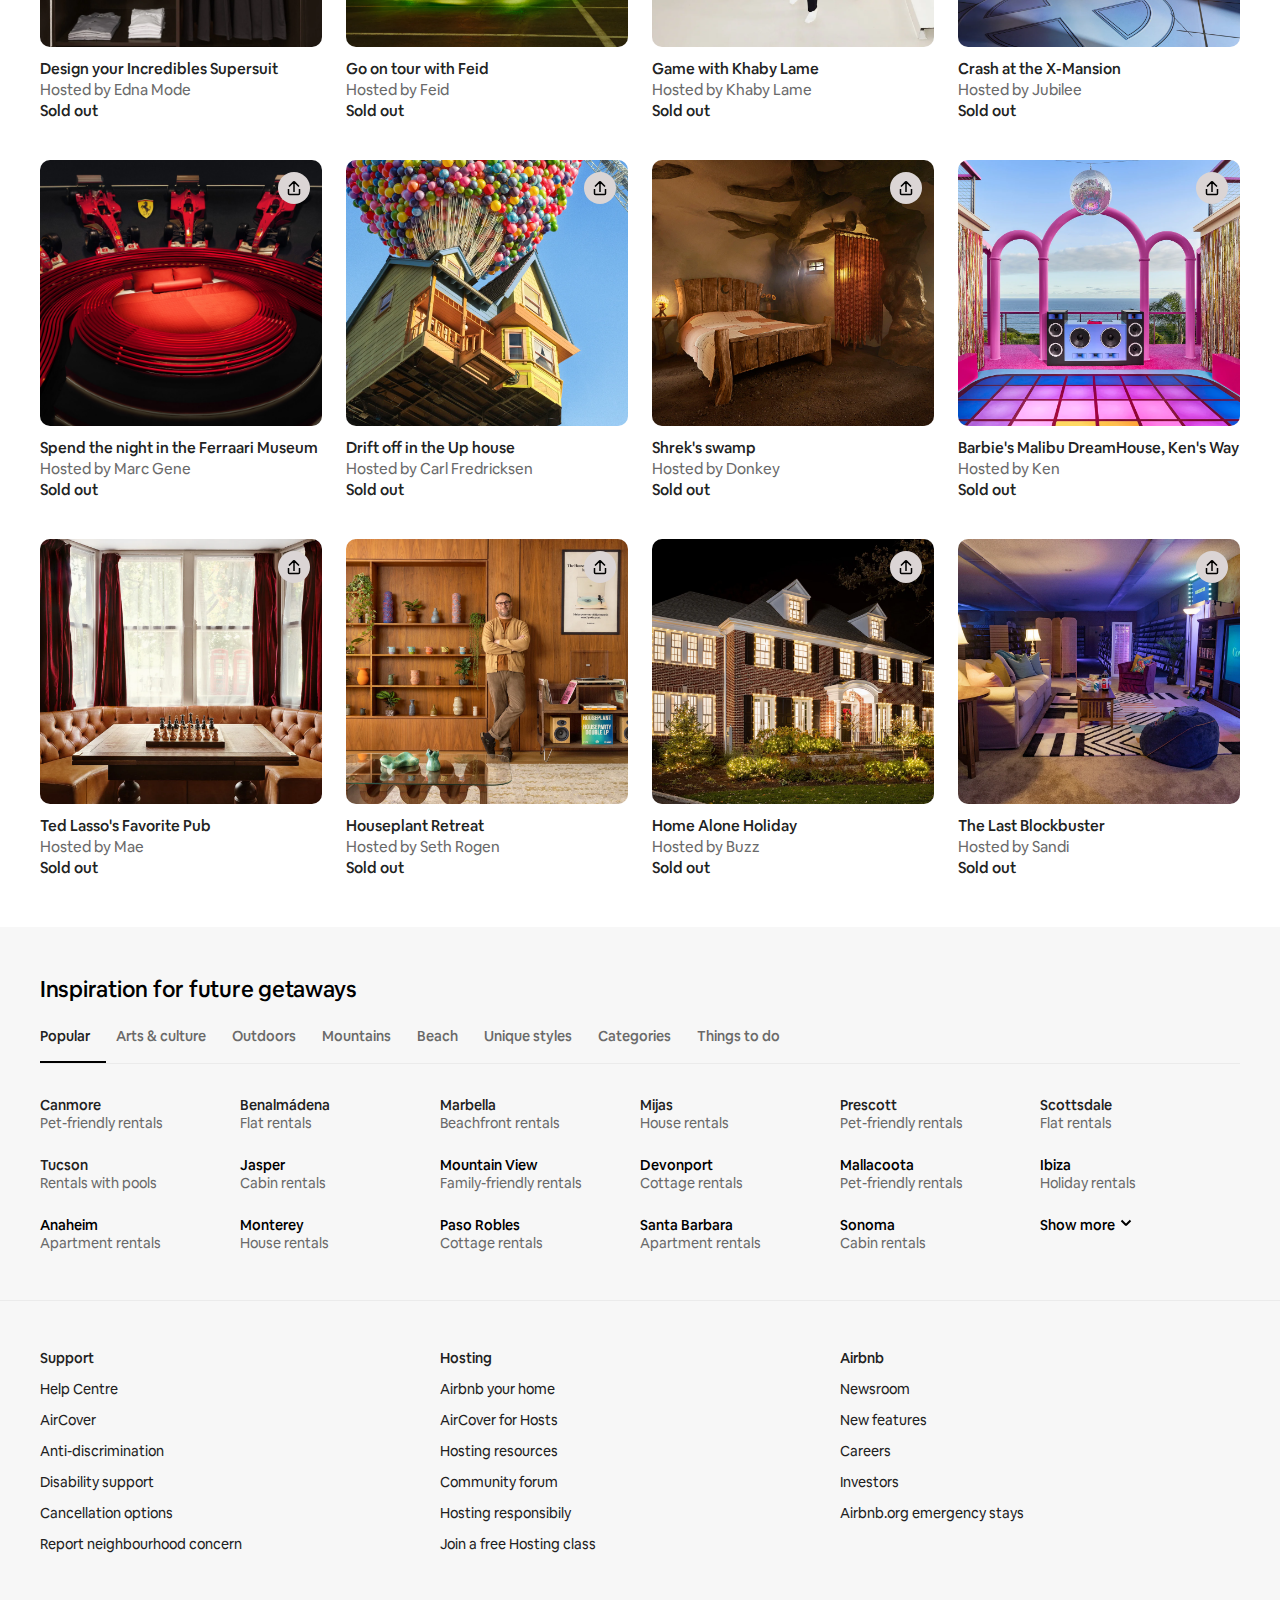
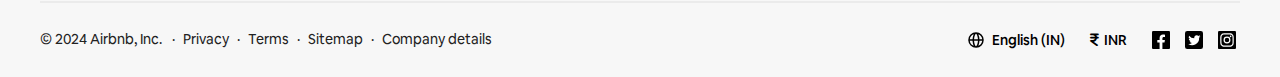
==== commit 8ec19187: "Rename index.html to project2.html" ====
--- a/project2.html
+++ b/project2.html
@@ -714,4 +714,4 @@
         </div>
     </footer>
 </body>
-</html>+</html>
--- a/style.css
+++ b/style.css
@@ -272,7 +272,7 @@
     display: flex;
     flex-direction: column;
     gap: 13px;
-    border-bottom: 1px solid #EBEBEB ; 
+    border-bottom: 2px solid #EBEBEB ; 
     background-color: #F7F7F7; 
     padding: 24px 0px;
 }
@@ -570,7 +570,7 @@
     }
     .topone{
         background-color: #ffff;
-        max-width: 100%;
+        /* max-width: 100%; */
         padding: 0px 0px 0px 8px;
         margin: -1px;
         /* display: grid;
@@ -605,7 +605,7 @@
         text-overflow: ellipsis;
         white-space: nowrap;
         overflow: hidden;
-        width: 100%;
+        /* width: 100%; */
         border-right: 1px solid #dddddd;
 
     }
@@ -775,7 +775,7 @@
         margin-left: 14%;
     }
     .air{
-        border-top: 1px solid #dddddd;
+        /* border-top: 1px solid #dddddd; */
         margin: 0px 40px;
     }
     .img{
@@ -810,7 +810,7 @@
     .end2{
         margin: 0px 0px 0px;
         padding: 4px;
-    } */
+    } 
     #dot{
         display: inline;
     }
